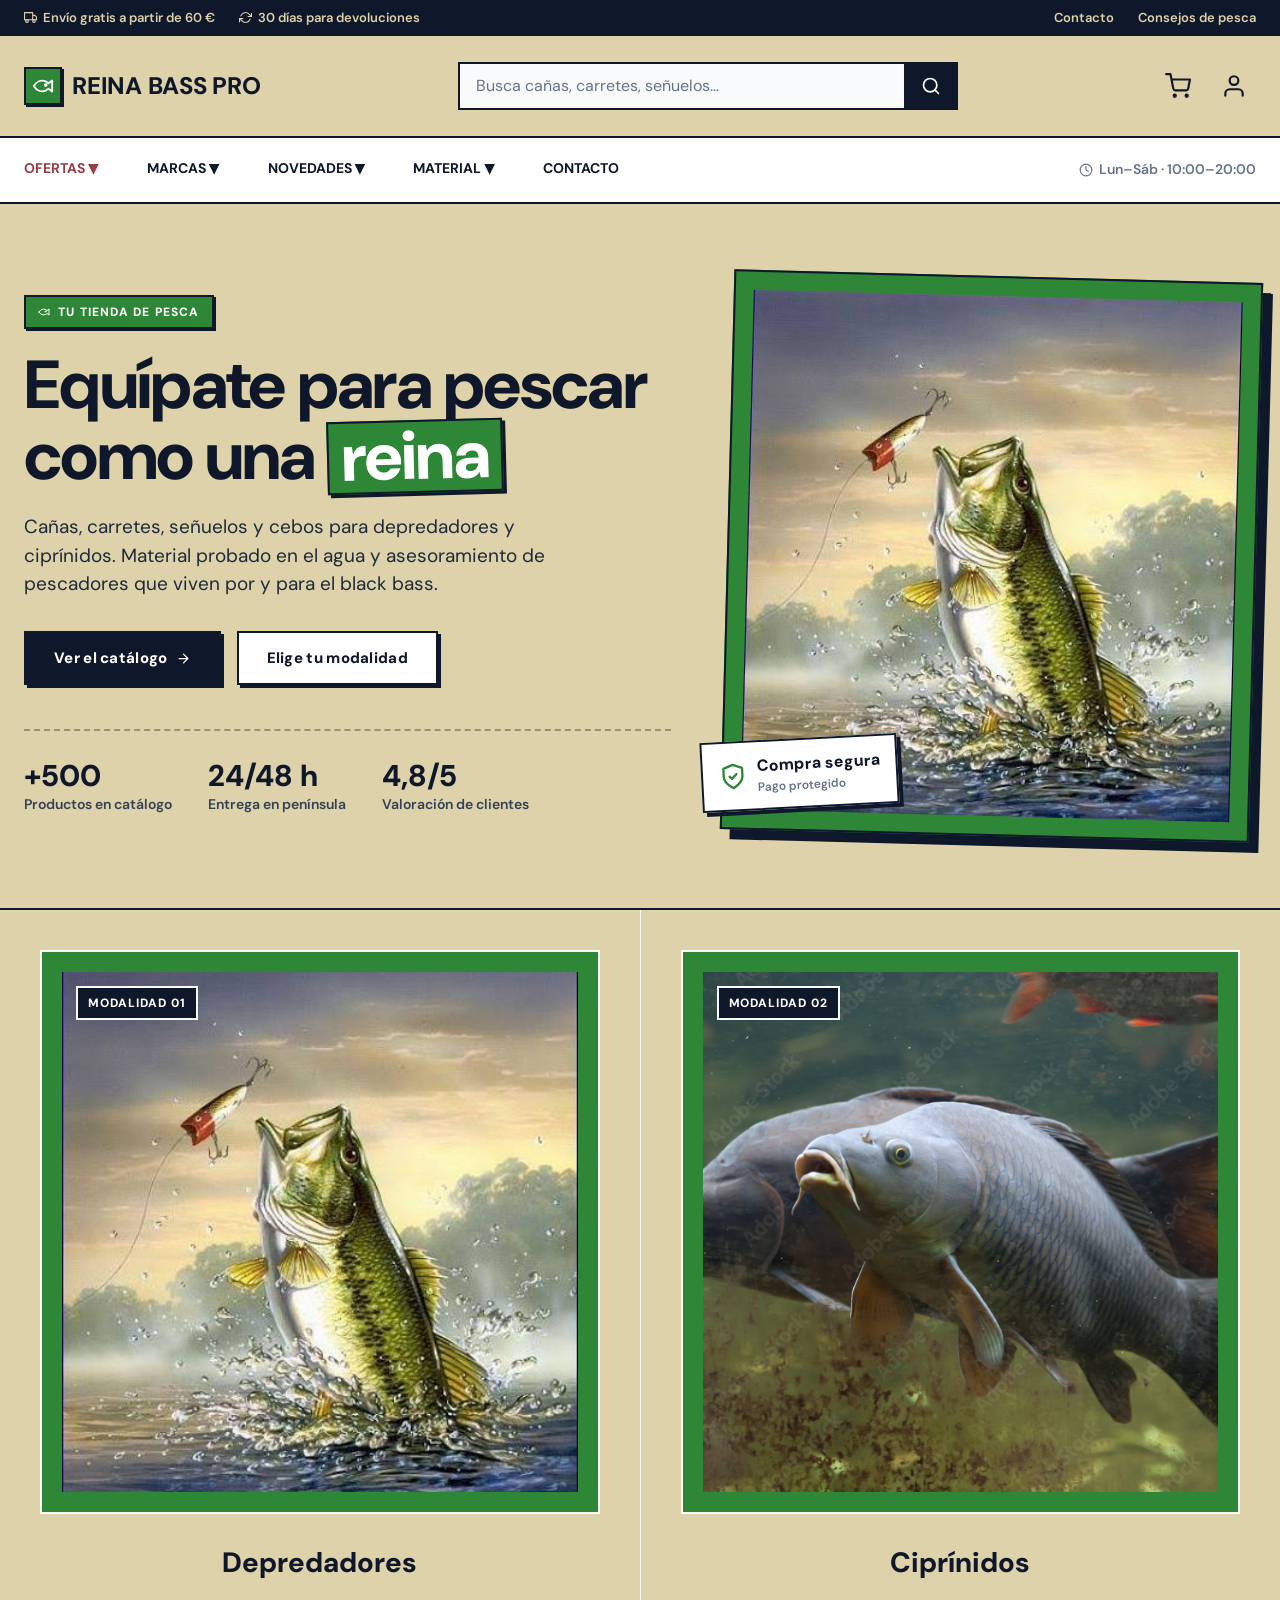
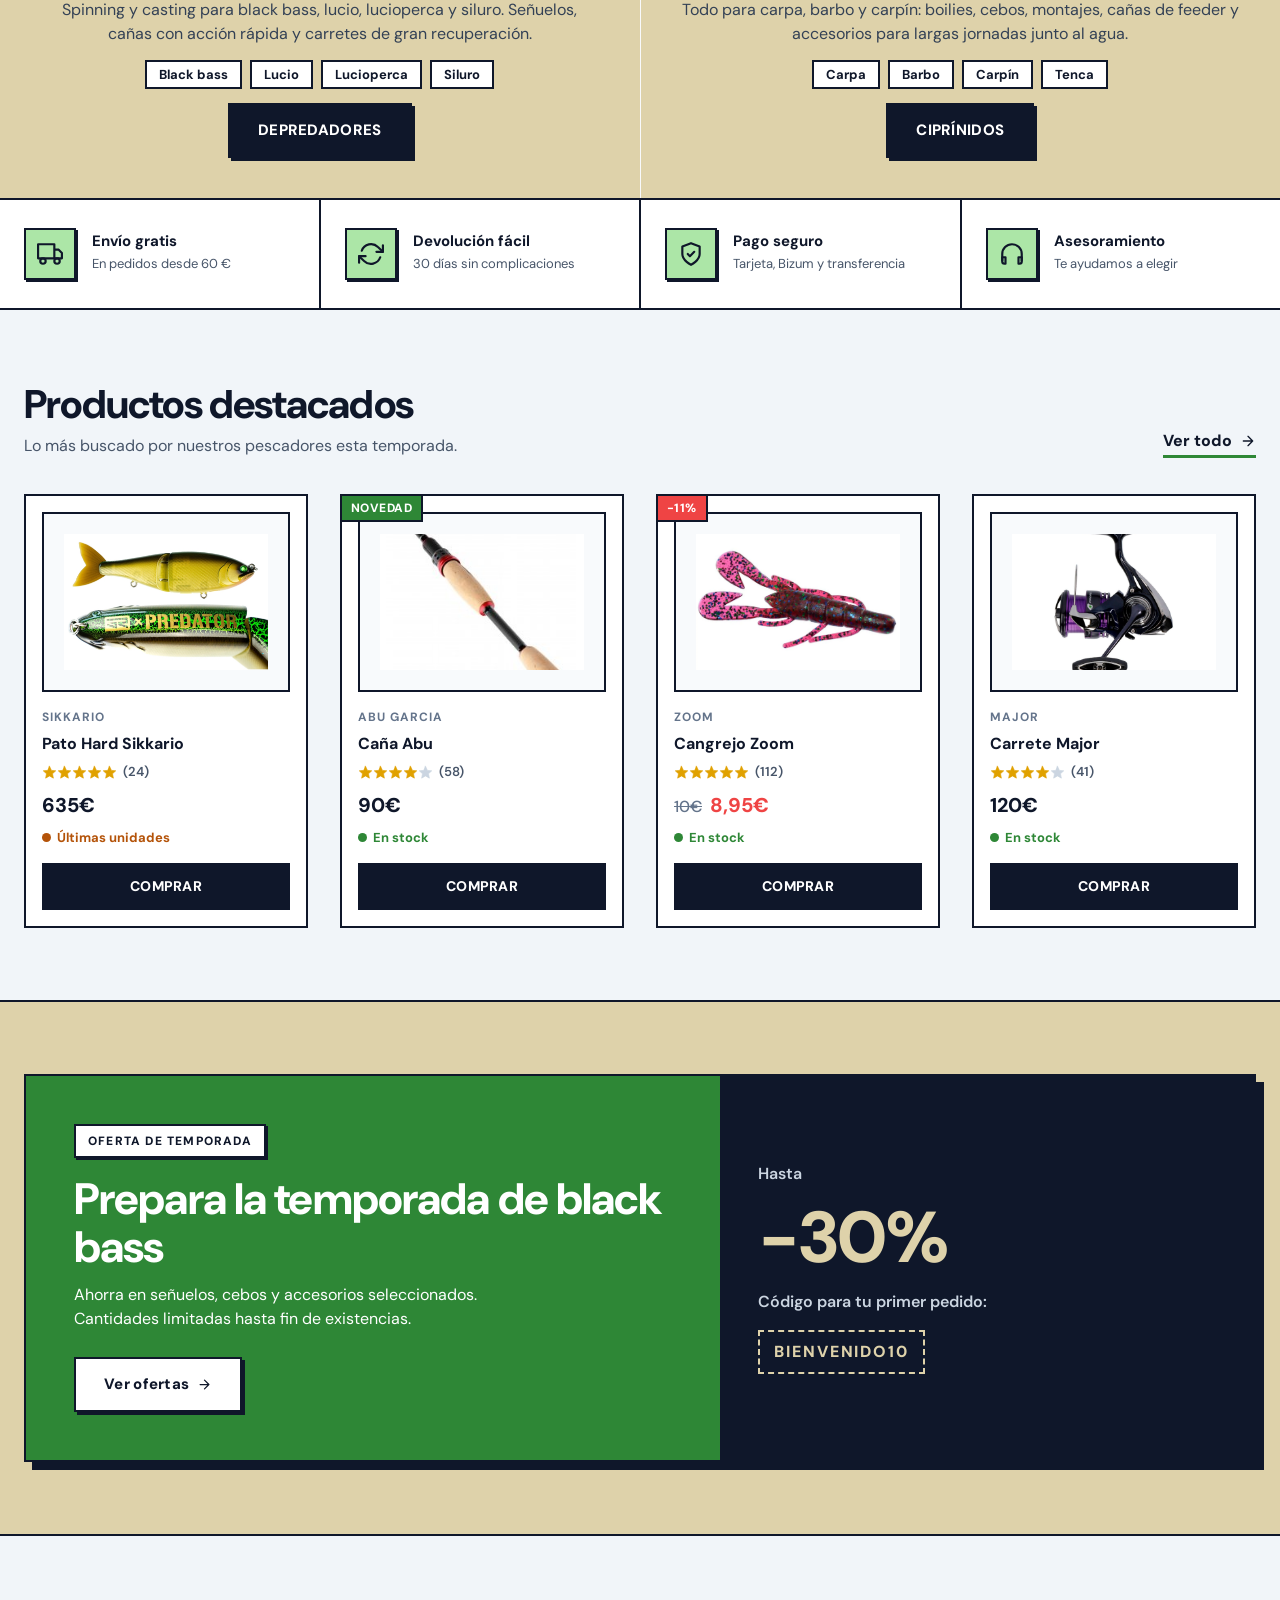
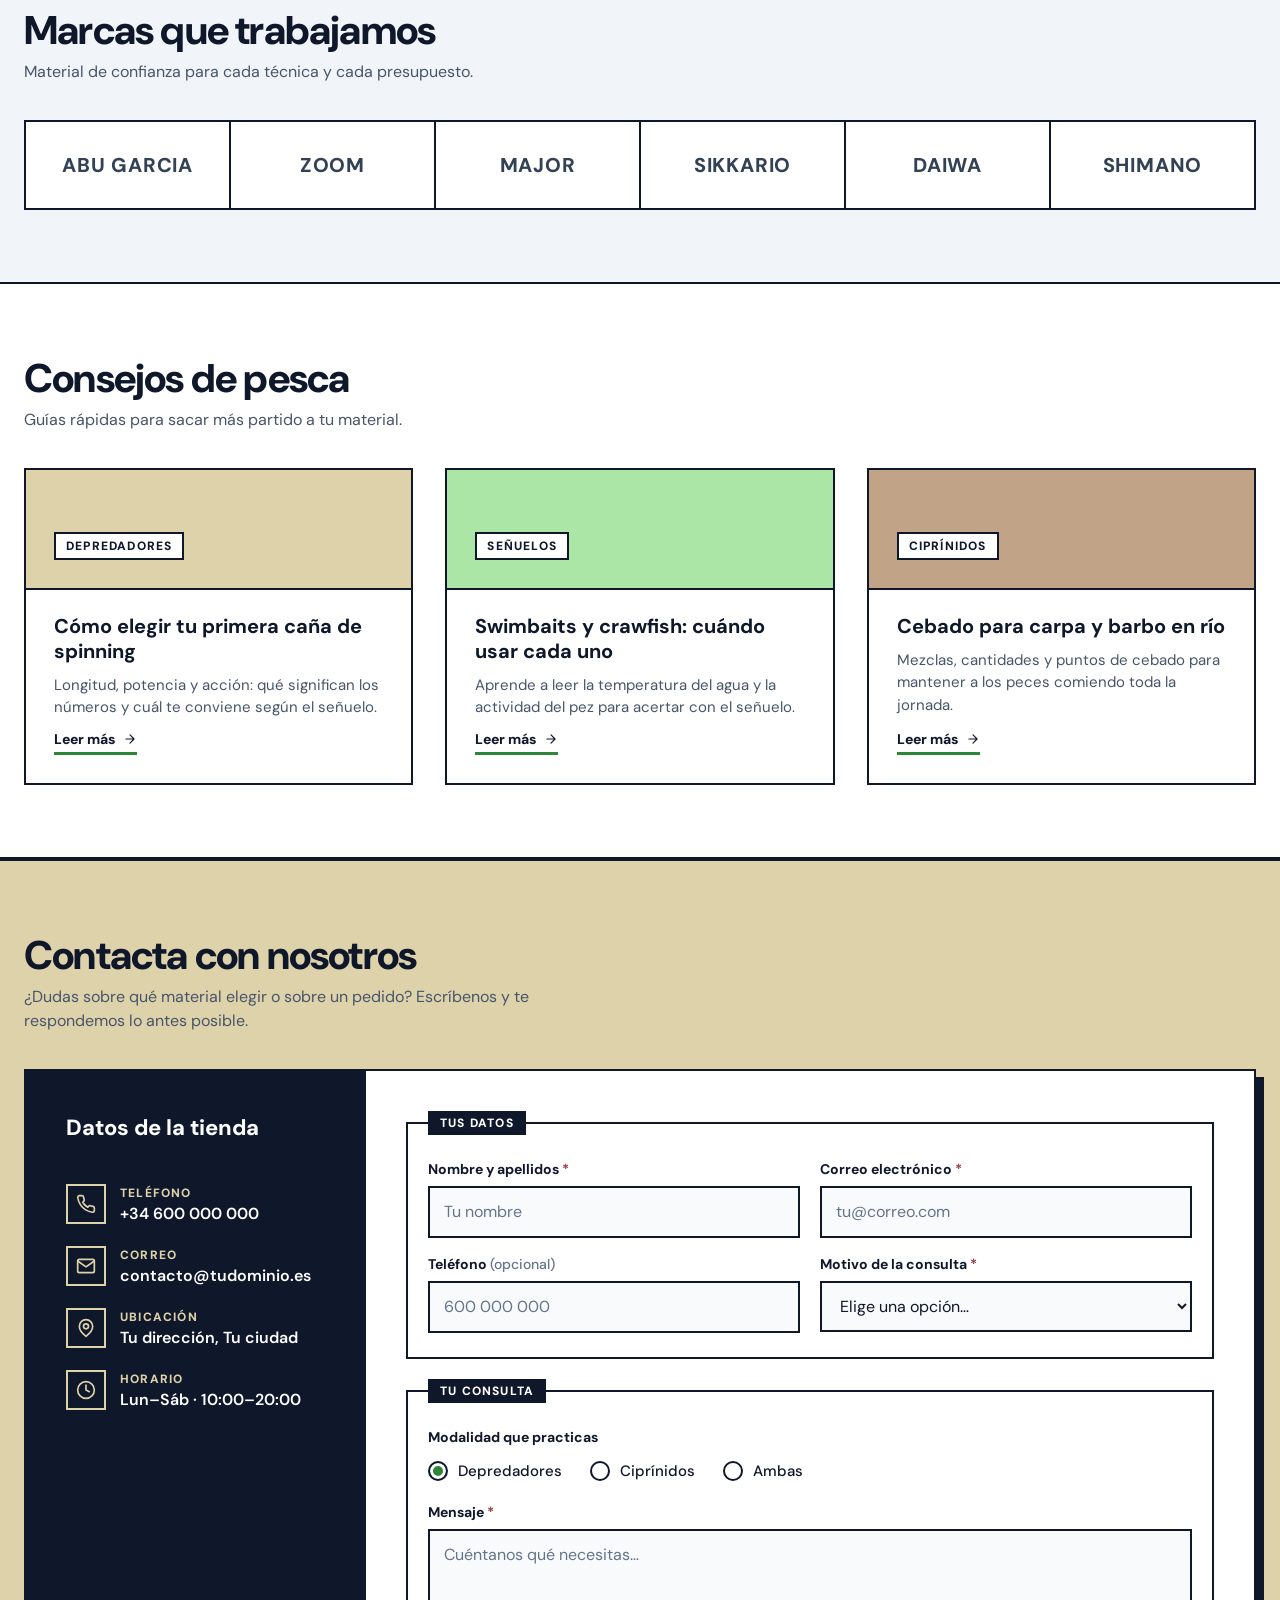
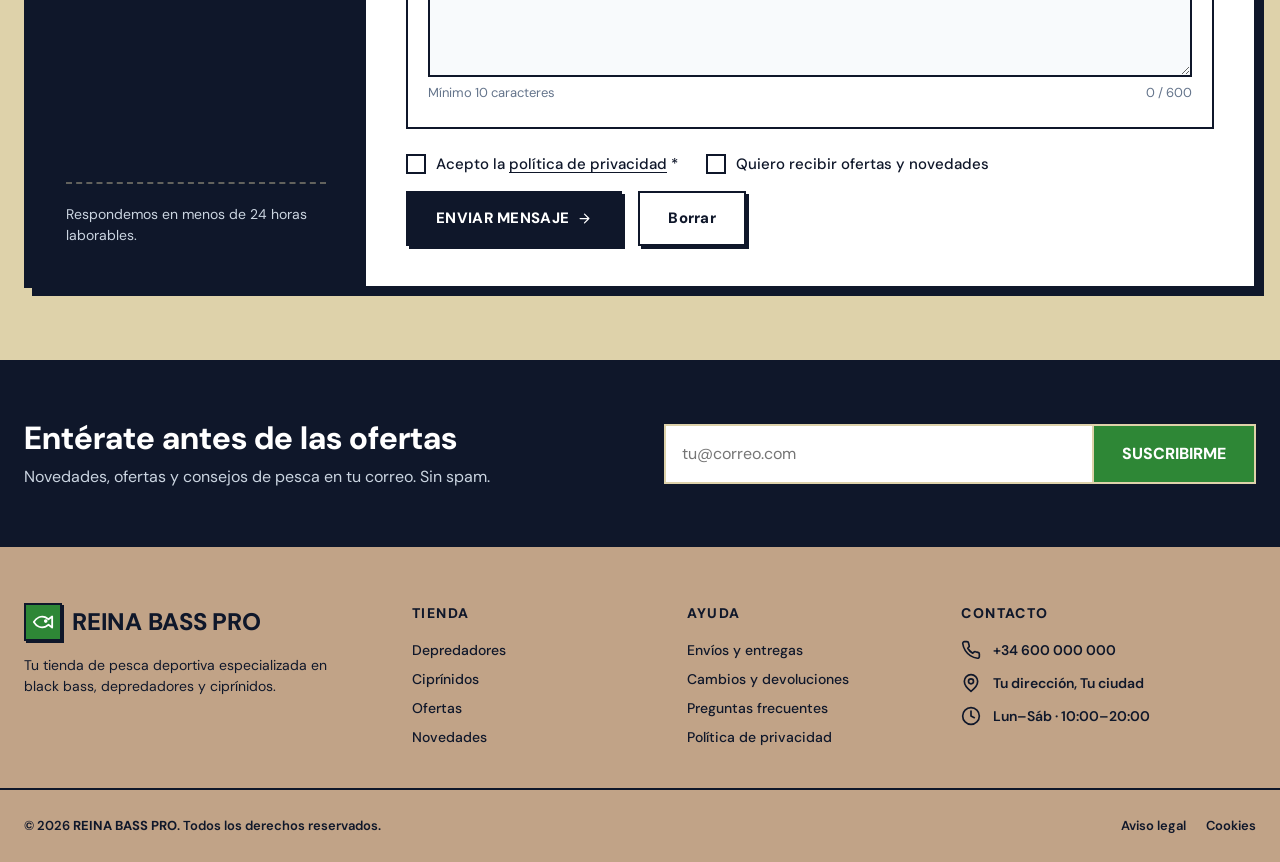
==== reina-bass-pro/index.html @ 72db345e "Primer commit de la Práctica 3" ====
<!DOCTYPE html>
<html lang="es">
<head>
  <meta charset="UTF-8">
  <meta name="viewport" content="width=device-width, initial-scale=1">
  <title>Reina Bass Pro | Tienda de pesca de black bass y ciprínidos</title>
  <meta name="description" content="Tienda especializada en pesca de depredadores y ciprínidos: cañas, carretes, señuelos y cebos de las mejores marcas.">
  <link rel="preconnect" href="https://fonts.googleapis.com">
  <link rel="preconnect" href="https://fonts.gstatic.com" crossorigin>
  <link href="https://fonts.googleapis.com/css2?family=DM+Sans:opsz,wght@9..40,400;9..40,500;9..40,600;9..40,700;9..40,800&amp;display=swap" rel="stylesheet">
  <link rel="stylesheet" href="style.css">
</head>
<body>
<a class="skip-link" href="#contenido">Saltar al contenido</a>

<!-- Iconos SVG reutilizables -->
<svg class="sprite" width="0" height="0" aria-hidden="true" focusable="false">
  <symbol id="i-cart" viewBox="0 0 24 24"><circle cx="9" cy="21" r="1"/><circle cx="20" cy="21" r="1"/><path d="M1 1h4l2.7 13.4a2 2 0 0 0 2 1.6h9.7a2 2 0 0 0 2-1.6L23 6H6"/></symbol>
  <symbol id="i-user" viewBox="0 0 24 24"><path d="M20 21v-2a4 4 0 0 0-4-4H8a4 4 0 0 0-4 4v2"/><circle cx="12" cy="7" r="4"/></symbol>
  <symbol id="i-search" viewBox="0 0 24 24"><circle cx="11" cy="11" r="8"/><path d="m21 21-4.3-4.3"/></symbol>
  <symbol id="i-phone" viewBox="0 0 24 24"><path d="M22 16.9v3a2 2 0 0 1-2.2 2 19.8 19.8 0 0 1-8.6-3.1 19.5 19.5 0 0 1-6-6A19.8 19.8 0 0 1 2.1 4.2 2 2 0 0 1 4.1 2h3a2 2 0 0 1 2 1.7c.1 1 .4 1.9.7 2.8a2 2 0 0 1-.5 2.1L8.1 9.9a16 16 0 0 0 6 6l1.3-1.3a2 2 0 0 1 2.1-.4c.9.3 1.8.6 2.8.7a2 2 0 0 1 1.7 2z"/></symbol>
  <symbol id="i-mail" viewBox="0 0 24 24"><path d="M4 4h16a2 2 0 0 1 2 2v12a2 2 0 0 1-2 2H4a2 2 0 0 1-2-2V6a2 2 0 0 1 2-2z"/><path d="m22 6-10 7L2 6"/></symbol>
  <symbol id="i-pin" viewBox="0 0 24 24"><path d="M20 10c0 6-8 12-8 12S4 16 4 10a8 8 0 0 1 16 0z"/><circle cx="12" cy="10" r="3"/></symbol>
  <symbol id="i-truck" viewBox="0 0 24 24"><path d="M1 3h15v13H1zM16 8h4l3 3v5h-7z"/><circle cx="5.5" cy="18.5" r="2.5"/><circle cx="18.5" cy="18.5" r="2.5"/></symbol>
  <symbol id="i-return" viewBox="0 0 24 24"><path d="M23 4v6h-6M1 20v-6h6"/><path d="M3.5 9a9 9 0 0 1 14.9-3.4L23 10M1 14l4.6 4.4A9 9 0 0 0 20.5 15"/></symbol>
  <symbol id="i-shield" viewBox="0 0 24 24"><path d="M12 22s8-4 8-10V5l-8-3-8 3v7c0 6 8 10 8 10z"/><path d="m9 12 2 2 4-4"/></symbol>
  <symbol id="i-headset" viewBox="0 0 24 24"><path d="M3 18v-6a9 9 0 0 1 18 0v6"/><path d="M21 19a2 2 0 0 1-2 2h-1v-6h3zM3 19a2 2 0 0 0 2 2h1v-6H3z"/></symbol>
  <symbol id="i-star" viewBox="0 0 24 24"><polygon points="12 2 15.1 8.6 22 9.3 16.8 14 18.2 21 12 17.5 5.8 21 7.2 14 2 9.3 8.9 8.6"/></symbol>
  <symbol id="i-fish" viewBox="0 0 24 24"><path d="M2 12c3-5 8-7 13-5l3 2 4-3v12l-4-3-3 2c-5 2-10 0-13-5z"/><circle cx="15" cy="11" r="1"/></symbol>
  <symbol id="i-clock" viewBox="0 0 24 24"><circle cx="12" cy="12" r="10"/><path d="M12 6v6l4 2"/></symbol>
  <symbol id="i-arrow" viewBox="0 0 24 24"><path d="M5 12h14M12 5l7 7-7 7"/></symbol>
  <symbol id="i-check" viewBox="0 0 24 24"><path d="M20 6 9 17l-5-5"/></symbol>
</svg>

<!-- ===== Barra superior ===== -->
<div class="topbar">
  <div class="container topbar__inner">
    <ul class="topbar__list">
      <li class="topbar__item"><svg class="icon" aria-hidden="true"><use href="#i-truck"/></svg> Envío gratis a partir de 60&nbsp;€</li>
      <li class="topbar__item"><svg class="icon" aria-hidden="true"><use href="#i-return"/></svg> 30 días para devoluciones</li>
    </ul>
    <ul class="topbar__list">
      <li><a class="topbar__link" href="index.html#contacto">Contacto</a></li>
      <li><a class="topbar__link" href="index.html#consejos">Consejos de pesca</a></li>
    </ul>
  </div>
</div>

<!-- ===== Cabecera ===== -->
<header class="header">
  <div class="container header__inner">
    <a class="logo" href="index.html" aria-label="Reina Bass Pro, ir al inicio">
      <span class="logo__mark"><svg class="icon" aria-hidden="true"><use href="#i-fish"/></svg></span>
      <span class="logo__text">REINA BASS PRO</span>
    </a>
    <form class="search" role="search" action="categoria.html" method="get">
      <label class="sr-only" for="q">Buscar productos</label>
      <input class="search__input" id="q" name="q" type="search" placeholder="Busca cañas, carretes, señuelos…" autocomplete="off">
      <button class="search__btn" type="submit" aria-label="Buscar"><svg class="icon" aria-hidden="true"><use href="#i-search"/></svg></button>
    </form>
    <div class="header__actions">
      <a class="icon-btn" href="#" aria-label="Carrito de la compra"><svg class="icon" aria-hidden="true"><use href="#i-cart"/></svg><span class="icon-btn__badge" data-cart-count hidden>0</span></a>
      <a class="icon-btn" href="#" aria-label="Mi cuenta"><svg class="icon" aria-hidden="true"><use href="#i-user"/></svg></a>
    </div>
  </div>
</header>

<!-- ===== Navegación secundaria ===== -->
<nav class="subnav" aria-label="Secciones de la tienda">
  <div class="container subnav__inner">
    <ul class="subnav__list">
      <li><a class="subnav__link subnav__link--offer" href="categoria.html?oferta=1">OFERTAS ▼</a></li>
      <li><a class="subnav__link" href="categoria.html">MARCAS ▼</a></li>
      <li><a class="subnav__link" href="categoria.html">NOVEDADES ▼</a></li>
      <li><a class="subnav__link" href="categoria.html">MATERIAL ▼</a></li>
      <li><a class="subnav__link" href="index.html#contacto">CONTACTO</a></li>
    </ul>
    <p class="subnav__hours"><svg class="icon" aria-hidden="true"><use href="#i-clock"/></svg> Lun–Sáb · 10:00–20:00</p>
  </div>
</nav>

<main id="contenido">

  <!-- ===== Portada ===== -->
  <section class="hero" aria-labelledby="hero-titulo">
    <div class="container hero__inner">
      <div class="hero__content">
        <p class="eyebrow"><svg class="icon" aria-hidden="true"><use href="#i-fish"/></svg> Tu tienda de pesca</p>
        <h1 class="hero__title" id="hero-titulo">Equípate para pescar como una <em class="hero__highlight">reina</em></h1>
        <p class="hero__lead">Cañas, carretes, señuelos y cebos para depredadores y ciprínidos. Material probado en el agua y asesoramiento de pescadores que viven por y para el black bass.</p>
        <div class="hero__cta">
          <a class="btn" href="categoria.html">Ver el catálogo <svg class="icon" aria-hidden="true"><use href="#i-arrow"/></svg></a>
          <a class="btn btn--light" href="#categorias">Elige tu modalidad</a>
        </div>
        <ul class="stats">
          <li class="stats__item"><strong class="stats__value">+500</strong><span class="stats__label">Productos en catálogo</span></li>
          <li class="stats__item"><strong class="stats__value">24/48 h</strong><span class="stats__label">Entrega en península</span></li>
          <li class="stats__item"><strong class="stats__value">4,8/5</strong><span class="stats__label">Valoración de clientes</span></li>
        </ul>
      </div>
      <figure class="hero__visual">
        <div class="hero__frame"><img class="hero__img" src="img/depredadores.png" alt="Black bass y lucio bajo el agua entre la vegetación" width="640" height="520"></div>
        <figcaption class="hero__sticker"><svg class="icon hero__sticker-icon" aria-hidden="true"><use href="#i-shield"/></svg><span>Compra segura<small class="hero__sticker-note">Pago protegido</small></span></figcaption>
      </figure>
    </div>
  </section>

  <!-- ===== Categorías (columnas del diseño) ===== -->
  <section class="categories" id="categorias" aria-label="Modalidades de pesca">
    <article class="category">
      <div class="category__frame">
        <span class="category__tag">MODALIDAD 01</span>
        <img class="category__img" src="img/depredadores.png" alt="Black bass y lucio nadando entre troncos" width="640" height="520" loading="lazy">
      </div>
      <div class="category__info">
        <h2 class="category__title">Depredadores</h2>
        <p class="category__text">Spinning y casting para black bass, lucio, lucioperca y siluro. Señuelos, cañas con acción rápida y carretes de gran recuperación.</p>
        <ul class="chips"><li class="chips__item">Black bass</li><li class="chips__item">Lucio</li><li class="chips__item">Lucioperca</li><li class="chips__item">Siluro</li></ul>
        <a class="btn" href="categoria.html">DEPREDADORES</a>
      </div>
    </article>
    <article class="category">
      <div class="category__frame">
        <span class="category__tag">MODALIDAD 02</span>
        <img class="category__img" src="img/ciprinidos.png" alt="Carpa y barbo en un río de aguas claras" width="640" height="520" loading="lazy">
      </div>
      <div class="category__info">
        <h2 class="category__title">Ciprínidos</h2>
        <p class="category__text">Todo para carpa, barbo y carpín: boilies, cebos, montajes, cañas de feeder y accesorios para largas jornadas junto al agua.</p>
        <ul class="chips"><li class="chips__item">Carpa</li><li class="chips__item">Barbo</li><li class="chips__item">Carpín</li><li class="chips__item">Tenca</li></ul>
        <a class="btn" href="categoria.html">CIPRÍNIDOS</a>
      </div>
    </article>
  </section>

  <!-- ===== Ventajas ===== -->
  <section aria-label="Ventajas de comprar con nosotros">
    <ul class="perks">
      <li class="perk"><span class="perk__icon"><svg class="icon" aria-hidden="true"><use href="#i-truck"/></svg></span><div><strong class="perk__title">Envío gratis</strong><span class="perk__text">En pedidos desde 60&nbsp;€</span></div></li>
      <li class="perk"><span class="perk__icon"><svg class="icon" aria-hidden="true"><use href="#i-return"/></svg></span><div><strong class="perk__title">Devolución fácil</strong><span class="perk__text">30 días sin complicaciones</span></div></li>
      <li class="perk"><span class="perk__icon"><svg class="icon" aria-hidden="true"><use href="#i-shield"/></svg></span><div><strong class="perk__title">Pago seguro</strong><span class="perk__text">Tarjeta, Bizum y transferencia</span></div></li>
      <li class="perk"><span class="perk__icon"><svg class="icon" aria-hidden="true"><use href="#i-headset"/></svg></span><div><strong class="perk__title">Asesoramiento</strong><span class="perk__text">Te ayudamos a elegir</span></div></li>
    </ul>
  </section>

  <!-- ===== Productos destacados ===== -->
  <section class="section" id="destacados" aria-labelledby="destacados-titulo">
    <div class="container">
      <header class="section__header">
        <div>
          <h2 class="section__title" id="destacados-titulo">Productos destacados</h2>
          <p class="section__subtitle">Lo más buscado por nuestros pescadores esta temporada.</p>
        </div>
        <a class="link-arrow" href="categoria.html">Ver todo <svg class="icon" aria-hidden="true"><use href="#i-arrow"/></svg></a>
      </header>
      <div class="products">
<article class="card" href="producto.html">
  <a class="card__media" href="producto.html"><img class="card__img" src="img/swimbait.png" alt="Señuelo swimbait Pato Hard Sikkario" loading="lazy"></a>
  <div class="card__body">
    <p class="card__brand">Sikkario</p>
    <h3 class="card__title"><a href="producto.html">Pato Hard Sikkario</a></h3>
    <p class="rating"><span class="rating__stars" role="img" aria-label="5 de 5 estrellas"><svg class="icon rating__star" aria-hidden="true"><use href="#i-star"/></svg><svg class="icon rating__star" aria-hidden="true"><use href="#i-star"/></svg><svg class="icon rating__star" aria-hidden="true"><use href="#i-star"/></svg><svg class="icon rating__star" aria-hidden="true"><use href="#i-star"/></svg><svg class="icon rating__star" aria-hidden="true"><use href="#i-star"/></svg></span> <span class="rating__text">(24)</span></p>
    <p class="price">635€</p>
    <p class="stock stock--low">Últimas unidades</p>
  </div>
  <button type="button" class="btn btn--sm card__btn" data-add data-name="Pato Hard Sikkario">COMPRAR</button>
</article>
<article class="card">
  <span class="badge badge--new">NOVEDAD</span>
  <a class="card__media" href="producto.html"><img class="card__img" src="img/cana.png" alt="Caña de spinning Abu García" loading="lazy"></a>
  <div class="card__body">
    <p class="card__brand">Abu Garcia</p>
    <h3 class="card__title"><a href="producto.html">Caña Abu</a></h3>
    <p class="rating"><span class="rating__stars" role="img" aria-label="4 de 5 estrellas"><svg class="icon rating__star" aria-hidden="true"><use href="#i-star"/></svg><svg class="icon rating__star" aria-hidden="true"><use href="#i-star"/></svg><svg class="icon rating__star" aria-hidden="true"><use href="#i-star"/></svg><svg class="icon rating__star" aria-hidden="true"><use href="#i-star"/></svg><svg class="icon rating__star rating__star--off" aria-hidden="true"><use href="#i-star"/></svg></span> <span class="rating__text">(58)</span></p>
    <p class="price">90€</p>
    <p class="stock">En stock</p>
  </div>
  <button type="button" class="btn btn--sm card__btn" data-add data-name="Caña Abu">COMPRAR</button>
</article>
<article class="card">
  <span class="badge">-11%</span>
  <a class="card__media" href="producto.html"><img class="card__img" src="img/cangrejo.png" alt="Señuelo cangrejo Zoom" loading="lazy"></a>
  <div class="card__body">
    <p class="card__brand">Zoom</p>
    <h3 class="card__title"><a href="producto.html">Cangrejo Zoom</a></h3>
    <p class="rating"><span class="rating__stars" role="img" aria-label="5 de 5 estrellas"><svg class="icon rating__star" aria-hidden="true"><use href="#i-star"/></svg><svg class="icon rating__star" aria-hidden="true"><use href="#i-star"/></svg><svg class="icon rating__star" aria-hidden="true"><use href="#i-star"/></svg><svg class="icon rating__star" aria-hidden="true"><use href="#i-star"/></svg><svg class="icon rating__star" aria-hidden="true"><use href="#i-star"/></svg></span> <span class="rating__text">(112)</span></p>
    <p class="price"><s class="price__old">10€</s> <span class="price__now">8,95€</span></p>
    <p class="stock">En stock</p>
  </div>
  <button type="button" class="btn btn--sm card__btn" data-add data-name="Cangrejo Zoom">COMPRAR</button>
</article>
<article class="card">
  <a class="card__media" href="producto.html"><img class="card__img" src="img/carrete.png" alt="Carrete de spinning Major" loading="lazy"></a>
  <div class="card__body">
    <p class="card__brand">Major</p>
    <h3 class="card__title"><a href="producto.html">Carrete Major</a></h3>
    <p class="rating"><span class="rating__stars" role="img" aria-label="4 de 5 estrellas"><svg class="icon rating__star" aria-hidden="true"><use href="#i-star"/></svg><svg class="icon rating__star" aria-hidden="true"><use href="#i-star"/></svg><svg class="icon rating__star" aria-hidden="true"><use href="#i-star"/></svg><svg class="icon rating__star" aria-hidden="true"><use href="#i-star"/></svg><svg class="icon rating__star rating__star--off" aria-hidden="true"><use href="#i-star"/></svg></span> <span class="rating__text">(41)</span></p>
    <p class="price">120€</p>
    <p class="stock">En stock</p>
  </div>
  <button type="button" class="btn btn--sm card__btn" data-add data-name="Carrete Major">COMPRAR</button>
</article>
</div>
    </div>
  </section>

  <!-- ===== Oferta ===== -->
  <section class="section section--sand" aria-labelledby="promo-titulo">
    <div class="container">
      <div class="promo">
        <div class="promo__text">
          <p class="eyebrow eyebrow--light">Oferta de temporada</p>
          <h2 class="promo__title" id="promo-titulo">Prepara la temporada de black bass</h2>
          <p class="promo__lead">Ahorra en señuelos, cebos y accesorios seleccionados. Cantidades limitadas hasta fin de existencias.</p>
          <a class="btn btn--light" href="categoria.html?oferta=1">Ver ofertas <svg class="icon" aria-hidden="true"><use href="#i-arrow"/></svg></a>
        </div>
        <div class="promo__side">
          <p class="promo__label">Hasta</p>
          <p class="promo__value">-30%</p>
          <p class="promo__label">Código para tu primer pedido:</p>
          <p class="promo__code">BIENVENIDO10</p>
        </div>
      </div>
    </div>
  </section>

  <!-- ===== Marcas ===== -->
  <section class="section" aria-labelledby="marcas-titulo">
    <div class="container">
      <header class="section__header">
        <div>
          <h2 class="section__title" id="marcas-titulo">Marcas que trabajamos</h2>
          <p class="section__subtitle">Material de confianza para cada técnica y cada presupuesto.</p>
        </div>
      </header>
      <ul class="brands">
        <li class="brands__item">ABU GARCIA</li><li class="brands__item">ZOOM</li><li class="brands__item">MAJOR</li>
        <li class="brands__item">SIKKARIO</li><li class="brands__item">DAIWA</li><li class="brands__item">SHIMANO</li>
      </ul>
    </div>
  </section>

  <!-- ===== Consejos ===== -->
  <section class="section section--white" id="consejos" aria-labelledby="consejos-titulo">
    <div class="container">
      <header class="section__header">
        <div>
          <h2 class="section__title" id="consejos-titulo">Consejos de pesca</h2>
          <p class="section__subtitle">Guías rápidas para sacar más partido a tu material.</p>
        </div>
      </header>
      <div class="tips">
        <article class="tip">
          <div class="tip__top"><span class="tip__tag">Depredadores</span></div>
          <div class="tip__body">
            <h3 class="tip__title">Cómo elegir tu primera caña de spinning</h3>
            <p class="tip__text">Longitud, potencia y acción: qué significan los números y cuál te conviene según el señuelo.</p>
            <a class="link-arrow tip__link" href="producto.html">Leer más <svg class="icon" aria-hidden="true"><use href="#i-arrow"/></svg></a>
          </div>
        </article>
        <article class="tip">
          <div class="tip__top tip__top--green"><span class="tip__tag">Señuelos</span></div>
          <div class="tip__body">
            <h3 class="tip__title">Swimbaits y crawfish: cuándo usar cada uno</h3>
            <p class="tip__text">Aprende a leer la temperatura del agua y la actividad del pez para acertar con el señuelo.</p>
            <a class="link-arrow tip__link" href="categoria.html">Leer más <svg class="icon" aria-hidden="true"><use href="#i-arrow"/></svg></a>
          </div>
        </article>
        <article class="tip">
          <div class="tip__top tip__top--tan"><span class="tip__tag">Ciprínidos</span></div>
          <div class="tip__body">
            <h3 class="tip__title">Cebado para carpa y barbo en río</h3>
            <p class="tip__text">Mezclas, cantidades y puntos de cebado para mantener a los peces comiendo toda la jornada.</p>
            <a class="link-arrow tip__link" href="categoria.html">Leer más <svg class="icon" aria-hidden="true"><use href="#i-arrow"/></svg></a>
          </div>
        </article>
      </div>
    </div>
  </section>

  <!-- ===== Contacto + formulario ===== -->
  <section class="section section--sand" id="contacto" aria-labelledby="contacto-titulo">
    <div class="container">
      <header class="section__header">
        <div>
          <h2 class="section__title" id="contacto-titulo">Contacta con nosotros</h2>
          <p class="section__subtitle">¿Dudas sobre qué material elegir o sobre un pedido? Escríbenos y te respondemos lo antes posible.</p>
        </div>
      </header>

      <div class="contact">
        <aside class="contact__info" aria-labelledby="contacto-datos">
          <h3 class="contact__heading" id="contacto-datos">Datos de la tienda</h3>
          <address>
            <dl class="contact__list">
              <div class="contact__item">
                <span class="contact__icon"><svg class="icon" aria-hidden="true"><use href="#i-phone"/></svg></span>
                <div><dt class="contact__term">Teléfono</dt><dd class="contact__data"><a href="tel:+34600000000">+34 600 000 000</a></dd></div>
              </div>
              <div class="contact__item">
                <span class="contact__icon"><svg class="icon" aria-hidden="true"><use href="#i-mail"/></svg></span>
                <div><dt class="contact__term">Correo</dt><dd class="contact__data"><a href="mailto:contacto@tudominio.es">contacto@tudominio.es</a></dd></div>
              </div>
              <div class="contact__item">
                <span class="contact__icon"><svg class="icon" aria-hidden="true"><use href="#i-pin"/></svg></span>
                <div><dt class="contact__term">Ubicación</dt><dd class="contact__data">Tu dirección, Tu ciudad</dd></div>
              </div>
              <div class="contact__item">
                <span class="contact__icon"><svg class="icon" aria-hidden="true"><use href="#i-clock"/></svg></span>
                <div><dt class="contact__term">Horario</dt><dd class="contact__data">Lun–Sáb · 10:00–20:00</dd></div>
              </div>
            </dl>
          </address>
          <p class="contact__note">Respondemos en menos de 24 horas laborables.</p>
        </aside>

        <form class="form contact__form" name="contacto" method="post" data-netlify="true" netlify-honeypot="bot-field" data-netlify-form>
          <input type="hidden" name="form-name" value="contacto">
          <p class="sr-only"><label>No rellenar: <input name="bot-field" tabindex="-1" autocomplete="off"></label></p>

          <fieldset class="form__fieldset">
            <legend class="form__legend">Tus datos</legend>
            <div class="form__row">
              <div class="form__field">
                <label class="form__label form__label--required" for="nombre">Nombre y apellidos</label>
                <input class="form__control" type="text" id="nombre" name="nombre" placeholder="Tu nombre" autocomplete="name" minlength="2" required>
              </div>
              <div class="form__field">
                <label class="form__label form__label--required" for="email">Correo electrónico</label>
                <input class="form__control" type="email" id="email" name="email" placeholder="tu@correo.com" autocomplete="email" required>
              </div>
            </div>
            <div class="form__row">
              <div class="form__field">
                <label class="form__label" for="telefono">Teléfono <span class="form__optional">(opcional)</span></label>
                <input class="form__control" type="tel" id="telefono" name="telefono" placeholder="600 000 000" autocomplete="tel" pattern="[0-9 +]{9,15}" inputmode="tel">
              </div>
              <div class="form__field">
                <label class="form__label form__label--required" for="motivo">Motivo de la consulta</label>
                <select class="form__control" id="motivo" name="motivo" required>
                  <option value="" selected disabled>Elige una opción…</option>
                  <optgroup label="Compras">
                    <option value="informacion-producto">Información de un producto</option>
                    <option value="estado-pedido">Estado de mi pedido</option>
                    <option value="cambios-devoluciones">Cambios y devoluciones</option>
                  </optgroup>
                  <optgroup label="Asesoramiento">
                    <option value="elegir-material">Ayuda para elegir material</option>
                    <option value="otro">Otro motivo</option>
                  </optgroup>
                </select>
              </div>
            </div>
          </fieldset>

          <fieldset class="form__fieldset">
            <legend class="form__legend">Tu consulta</legend>
            <fieldset class="form__group">
              <legend class="form__label">Modalidad que practicas</legend>
              <div class="form__options">
                <label class="choice"><input class="choice__input choice__input--radio" type="radio" name="modalidad" value="depredadores" checked> Depredadores</label>
                <label class="choice"><input class="choice__input choice__input--radio" type="radio" name="modalidad" value="ciprinidos"> Ciprínidos</label>
                <label class="choice"><input class="choice__input choice__input--radio" type="radio" name="modalidad" value="ambas"> Ambas</label>
              </div>
            </fieldset>
            <div class="form__field">
              <label class="form__label form__label--required" for="mensaje">Mensaje</label>
              <textarea class="form__control form__control--area" id="mensaje" name="mensaje" rows="5" minlength="10" maxlength="600" placeholder="Cuéntanos qué necesitas…" required data-count-target="mensaje-contador"></textarea>
              <p class="form__hint"><span>Mínimo 10 caracteres</span><output id="mensaje-contador" for="mensaje">0 / 600</output></p>
            </div>
          </fieldset>

          <div class="form__options">
            <label class="choice"><input class="choice__input" type="checkbox" name="privacidad" value="aceptada" required> <span>Acepto la <a class="choice__link" href="#">política de privacidad</a> *</span></label>
            <label class="choice"><input class="choice__input" type="checkbox" name="suscripcion" value="si"> Quiero recibir ofertas y novedades</label>
          </div>

          <div class="form__actions">
            <button class="btn" type="submit">ENVIAR MENSAJE <svg class="icon" aria-hidden="true"><use href="#i-arrow"/></svg></button>
            <button class="btn btn--light" type="reset">Borrar</button>
          </div>
          <p class="form__status" data-status-for="contacto" role="status"></p>
        </form>
      </div>
    </div>
  </section>

</main>

<!-- ===== Newsletter ===== -->
<section class="newsletter" aria-labelledby="newsletter-titulo">
  <div class="container newsletter__inner">
    <div class="newsletter__text">
      <h2 class="newsletter__title" id="newsletter-titulo">Entérate antes de las ofertas</h2>
      <p class="newsletter__lead">Novedades, ofertas y consejos de pesca en tu correo. Sin spam.</p>
    </div>
    <div class="newsletter__action">
      <form class="newsletter__form" name="newsletter" method="post" data-netlify="true" data-netlify-form>
        <input type="hidden" name="form-name" value="newsletter">
        <label class="sr-only" for="newsletter-email">Correo electrónico</label>
        <input class="newsletter__input" id="newsletter-email" type="email" name="email" placeholder="tu@correo.com" autocomplete="email" required>
        <button class="newsletter__btn" type="submit">SUSCRIBIRME</button>
      </form>
      <p class="form__status" data-status-for="newsletter" role="status"></p>
    </div>
  </div>
</section>

<!-- ===== Pie de página ===== -->
<footer class="footer" id="pie">
  <div class="container footer__inner">
    <div class="footer__brand">
      <a class="logo" href="index.html"><span class="logo__mark"><svg class="icon" aria-hidden="true"><use href="#i-fish"/></svg></span><span class="logo__text">REINA BASS PRO</span></a>
      <p class="footer__about">Tu tienda de pesca deportiva especializada en black bass, depredadores y ciprínidos.</p>
    </div>
    <nav class="footer__col" aria-label="Tienda">
      <h2 class="footer__heading">Tienda</h2>
      <ul class="footer__list">
        <li><a href="categoria.html">Depredadores</a></li>
        <li><a href="categoria.html">Ciprínidos</a></li>
        <li><a href="categoria.html?oferta=1">Ofertas</a></li>
        <li><a href="categoria.html">Novedades</a></li>
      </ul>
    </nav>
    <nav class="footer__col" aria-label="Ayuda">
      <h2 class="footer__heading">Ayuda</h2>
      <ul class="footer__list">
        <li><a href="#">Envíos y entregas</a></li>
        <li><a href="#">Cambios y devoluciones</a></li>
        <li><a href="#">Preguntas frecuentes</a></li>
        <li><a href="#">Política de privacidad</a></li>
      </ul>
    </nav>
    <div class="footer__col footer__col--wide">
      <h2 class="footer__heading">Contacto</h2>
      <ul class="footer__list footer__list--contact">
        <li><svg class="icon" aria-hidden="true"><use href="#i-phone"/></svg> <a href="tel:+34600000000">+34 600 000 000</a></li>
        <li><svg class="icon" aria-hidden="true"><use href="#i-pin"/></svg> Tu dirección, Tu ciudad</li>
        <li><svg class="icon" aria-hidden="true"><use href="#i-clock"/></svg> Lun–Sáb · 10:00–20:00</li>
      </ul>
    </div>
  </div>
  <div class="footer__bottom">
    <div class="container footer__bottom-inner">
      <p>© <span data-year>2026</span> <strong>REINA BASS PRO</strong>. Todos los derechos reservados.</p>
      <ul class="footer__legal"><li><a href="#">Aviso legal</a></li><li><a href="#">Cookies</a></li></ul>
    </div>
  </div>
</footer>

<div class="toast" data-toast role="status" aria-live="polite"><svg class="icon" aria-hidden="true"><use href="#i-check"/></svg><span></span></div>
<script src="script.js"></script>
</body>
</html>
---- reina-bass-pro/style.css ----
/* ==========================================================================
   REINA BASS PRO — Hoja de estilos
   Metodología: BEM (bloque__elemento--modificador)

   ÍNDICE
   1. Variables (design tokens)
   2. Base (reset y etiquetas)
   3. Utilidades
   4. Layout (contenedor y secciones)
   5. Componentes reutilizables
      5.1 Botones · 5.2 Insignias · 5.3 Valoración y precio · 5.4 Tarjeta de producto
      5.5 Opciones (checkbox/radio) · 5.6 Formularios · 5.7 Aviso (toast)
   6. Bloques de página (de arriba abajo)
      topbar · header · subnav · hero · categorías · ventajas · promo · marcas
      consejos · contacto · newsletter · footer
   7. Páginas internas
      7.1 Cabecera de página y migas · 7.2 Listado · 7.3 Ficha de producto
   8. Responsive (1100px · 900px · 600px)

   Maquetación: se usa FLEXBOX para casi todos los bloques (cabecera, menús,
   portada, categorías, ventajas, marcas, consejos, contacto, formularios,
   pie…) y CSS GRID solo para las rejillas de tarjetas de producto.
   ========================================================================== */


/* ==========================================================================
   1. VARIABLES
   ========================================================================== */
:root {
  /* Colores (extraídos del diseño de Figma) */
  --color-sand: #ded2aa;
  --color-sand-light: #efe8cf;
  --color-navy: #0f172a;
  --color-green: #2e8736;
  --color-green-light: #ace6a7;
  --color-tan: #c1a387;
  --color-wine: #953e45;
  --color-red: #ef4444;
  --color-slate: #64748b;
  --color-bg: #f1f5f9;
  --color-paper: #f8fafc;
  --color-white: #fff;

  /* Bordes y sombras "duras" */
  --border: 2px solid var(--color-navy);
  --shadow-sm: 3px 3px 0 var(--color-navy);
  --shadow: 4px 4px 0 var(--color-navy);
  --shadow-lg: 8px 8px 0 var(--color-navy);

  /* Tipografía y medidas */
  --font-base: "DM Sans", system-ui, -apple-system, "Segoe UI", sans-serif;
  --container-width: 1280px;
}


/* ==========================================================================
   2. BASE
   ========================================================================== */
*,
*::before,
*::after { box-sizing: border-box; }

html { scroll-behavior: smooth; }

body {
  margin: 0;
  font-family: var(--font-base);
  color: var(--color-navy);
  background: var(--color-bg);
  line-height: 1.5;
  -webkit-font-smoothing: antialiased;
}

img { display: block; max-width: 100%; }
a { color: inherit; text-decoration: none; }
button, input, select, textarea { font: inherit; color: inherit; }
h1, h2, h3, h4, p, address, figure, fieldset { margin: 0; }
ul { margin: 0; padding: 0; list-style: none; }
address { font-style: normal; }
:focus-visible { outline: 3px solid var(--color-green); outline-offset: 2px; }


/* ==========================================================================
   3. UTILIDADES
   ========================================================================== */
.sr-only {
  position: absolute; width: 1px; height: 1px; overflow: hidden;
  clip: rect(0 0 0 0); white-space: nowrap;
}

.skip-link {
  position: absolute; left: 16px; top: -100px; z-index: 200;
  background: var(--color-navy); color: var(--color-white);
  padding: 10px 16px; font-weight: 700;
}
.skip-link:focus { top: 16px; }

/* Sprite con los iconos (oculto) */
.sprite { position: absolute; width: 0; height: 0; }

/* Icono SVG en línea (hereda el color del texto) */
.icon {
  flex-shrink: 0; width: 1em; height: 1em;
  fill: none; stroke: currentColor; stroke-width: 2;
  stroke-linecap: round; stroke-linejoin: round;
}


/* ==========================================================================
   4. LAYOUT
   ========================================================================== */
.container {
  width: 100%; max-width: var(--container-width);
  margin: 0 auto; padding: 0 24px;
}

.section { padding: 72px 0; }
.section--sand  { background: var(--color-sand);  border-block: var(--border); }
.section--white { background: var(--color-white); border-block: var(--border); }

.section__header {
  display: flex; flex-wrap: wrap; justify-content: space-between;
  align-items: flex-end; gap: 24px; margin-bottom: 36px;
}
.section__title { font-size: clamp(28px, 3.4vw, 40px); font-weight: 800; letter-spacing: -.02em; line-height: 1.1; }
.section__subtitle { max-width: 560px; margin-top: 8px; color: #475569; }

.link-arrow {
  display: inline-flex; align-items: center; gap: 8px;
  padding-bottom: 2px; border-bottom: 3px solid var(--color-green); font-weight: 800;
}
.link-arrow:hover { gap: 12px; }


/* ==========================================================================
   5. COMPONENTES REUTILIZABLES
   ========================================================================== */

/* ---------- 5.1 Botones ---------- */
.btn {
  display: inline-flex; align-items: center; justify-content: center; gap: 8px;
  padding: 14px 28px; border: var(--border);
  background: var(--color-navy); color: var(--color-white);
  box-shadow: var(--shadow-sm); cursor: pointer;
  font-size: 15px; font-weight: 800; letter-spacing: .02em;
  transition: transform .12s, box-shadow .12s;
}
.btn:hover  { transform: translate(-2px, -2px); box-shadow: 5px 5px 0 var(--color-navy); }
.btn:active { transform: translate(2px, 2px);  box-shadow: 1px 1px 0 var(--color-navy); }
.btn--light { background: var(--color-white); color: var(--color-navy); }
.btn--sm    { padding: 11px 16px; font-size: 14px; box-shadow: none; }
.btn--sm:hover { box-shadow: var(--shadow-sm); }

/* ---------- 5.2 Insignias ---------- */
.eyebrow {
  display: inline-flex; align-items: center; gap: 8px; padding: 6px 12px;
  border: var(--border); box-shadow: 2px 2px 0 var(--color-navy);
  background: var(--color-green); color: var(--color-white);
  font-size: 12px; font-weight: 800; letter-spacing: .1em; text-transform: uppercase;
}
.eyebrow--light { background: var(--color-white); color: var(--color-navy); }

.badge {
  position: absolute; top: -2px; left: -2px; z-index: 2; padding: 3px 9px;
  border: var(--border); background: var(--color-red); color: var(--color-white);
  font-size: 12px; font-weight: 800; letter-spacing: .04em;
}
.badge--new { background: var(--color-green); }

/* ---------- 5.3 Valoración, precio y stock ---------- */
.rating { display: flex; align-items: center; gap: 6px; font-size: 13px; font-weight: 600; color: #475569; }
.rating__stars { display: inline-flex; color: #e0a100; font-size: 15px; }
.rating__star { fill: currentColor; stroke-width: 1; }
.rating__star--off { color: #cbd5e1; }

.price { display: flex; align-items: baseline; gap: 8px; font-size: 20px; font-weight: 800; }
.price__old { color: var(--color-slate); font-size: 16px; font-weight: 500; }
.price__now { color: var(--color-red); }
.price__tax { font-size: 14px; font-weight: 600; color: var(--color-slate); }

.stock { display: inline-flex; align-items: center; gap: 6px; font-size: 13px; font-weight: 700; color: var(--color-green); }
.stock::before { content: ""; width: 9px; height: 9px; border-radius: 50%; background: currentColor; }
.stock--low { color: #b45309; }

.chips { display: flex; flex-wrap: wrap; justify-content: center; gap: 8px; }
.chips__item { padding: 3px 12px; border: var(--border); background: var(--color-white); font-size: 13px; font-weight: 700; }

/* ---------- 5.4 Tarjeta de producto ---------- */
.card {
  position: relative; display: flex; flex-direction: column; gap: 16px;
  padding: 16px; border: var(--border); background: var(--color-white);
  transition: transform .15s, box-shadow .15s;
}
.card:hover { transform: translate(-3px, -3px); box-shadow: var(--shadow); }
.card[hidden] { display: none; }
.card__media { display: block; height: 180px; padding: 20px; border: var(--border); background: var(--color-paper); }
.card__img { width: 100%; height: 100%; object-fit: cover; }
.card__body { display: flex; flex: 1; flex-direction: column; gap: 8px; }
.card__brand { font-size: 12px; font-weight: 700; letter-spacing: .08em; text-transform: uppercase; color: var(--color-slate); }
.card__title { font-size: 16px; font-weight: 700; line-height: 1.3; }
.card__title a:hover { text-decoration: underline; text-decoration-thickness: 2px; }
.card__btn { margin-top: auto; }

/* Rejilla de tarjetas (única zona donde se usa CSS Grid) */
.products { display: grid; grid-template-columns: repeat(4, 1fr); gap: 32px; }
.products--3 { grid-template-columns: repeat(3, 1fr); }

/* ---------- 5.5 Opciones: checkbox y radio ---------- */
.choice { display: flex; align-items: center; gap: 10px; padding: 4px 0; font-size: 15px; font-weight: 500; cursor: pointer; }
.choice__input {
  appearance: none; flex-shrink: 0; display: grid; place-items: center;
  width: 20px; height: 20px; margin: 0; border: var(--border);
  background: var(--color-white); cursor: pointer;
}
.choice__input:checked { background: var(--color-green); }
.choice__input[type="checkbox"]:checked::after {
  content: ""; width: 6px; height: 10px;
  border: solid var(--color-white); border-width: 0 3px 3px 0;
  transform: rotate(45deg) translate(-1px, -1px);
}
.choice__link { text-decoration: underline; text-underline-offset: 3px; }
.choice__input--radio { border-radius: 50%; }
.choice__input--radio:checked { box-shadow: inset 0 0 0 3px var(--color-white); }

/* ---------- 5.6 Formularios ---------- */
.form__fieldset { min-width: 0; margin-bottom: 20px; padding: 24px 20px 8px; border: var(--border); }
.form__legend {
  padding: 3px 12px; background: var(--color-navy); color: var(--color-white);
  font-size: 12px; font-weight: 800; letter-spacing: .1em; text-transform: uppercase;
}
.form__row { display: flex; flex-wrap: wrap; column-gap: 20px; }
.form__field { display: flex; flex: 1 1 220px; flex-direction: column; gap: 6px; margin-bottom: 16px; }
.form__label { font-size: 14px; font-weight: 700; }
.form__optional { font-weight: 500; color: var(--color-slate); }
.form__group { min-width: 0; margin-bottom: 16px; padding: 0; border: 0; }
.form__group .form__label { float: left; width: 100%; margin-bottom: 8px; padding: 0; }
.form__group .form__options { clear: both; margin-bottom: 0; }
.form__label--required::after { content: " *"; color: var(--color-wine); }
.form__control {
  width: 100%; padding: 12px 14px; border: var(--border); border-radius: 0;
  background: var(--color-paper);
}
.form__control::placeholder { color: var(--color-slate); }
.form__control:focus { outline: 3px solid var(--color-green); outline-offset: 0; background: var(--color-white); }
.form__control:user-invalid { border-color: var(--color-wine); background: #fdf2f2; }
.form__control--area { min-height: 140px; resize: vertical; }
.form__hint { display: flex; justify-content: space-between; gap: 12px; font-size: 13px; color: var(--color-slate); }
.form__options { display: flex; flex-wrap: wrap; gap: 4px 28px; margin-bottom: 12px; }
.form__actions { display: flex; flex-wrap: wrap; align-items: center; gap: 16px; }
.form__status { margin-top: 16px; font-weight: 700; }
.form__status:empty { display: none; }
.form__status--ok { color: var(--color-green); }
.form__status--error { color: var(--color-wine); }

/* ---------- 5.7 Aviso (toast) ---------- */
.toast {
  position: fixed; right: 24px; bottom: 24px; z-index: 100;
  display: flex; align-items: center; gap: 10px; padding: 14px 20px;
  border: 2px solid var(--color-sand); background: var(--color-navy); color: var(--color-white);
  box-shadow: 4px 4px 0 var(--color-green); font-weight: 700;
  opacity: 0; transform: translateY(24px); pointer-events: none; transition: .25s;
}
.toast--on { opacity: 1; transform: none; }


/* ==========================================================================
   6. BLOQUES DE PÁGINA
   ========================================================================== */

/* ---------- Barra superior ---------- */
.topbar { background: var(--color-navy); color: var(--color-sand); font-size: 13px; font-weight: 600; }
.topbar__inner { display: flex; justify-content: space-between; align-items: center; gap: 16px; padding-block: 8px; }
.topbar__list { display: flex; gap: 24px; }
.topbar__item { display: flex; align-items: center; gap: 6px; }
.topbar__link:hover { color: var(--color-white); }

/* ---------- Cabecera ---------- */
.header { position: sticky; top: 0; z-index: 50; background: var(--color-sand); border-bottom: var(--border); }
.header__inner { display: flex; align-items: center; justify-content: space-between; gap: 32px; min-height: 100px; }
.header__actions { display: flex; align-items: center; gap: 12px; }

.logo { display: flex; align-items: center; gap: 10px; font-size: 24px; font-weight: 800; letter-spacing: -.01em; white-space: nowrap; }
.logo__mark {
  display: grid; place-items: center; width: 38px; height: 38px;
  border: var(--border); box-shadow: 2px 2px 0 var(--color-navy);
  background: var(--color-green); color: var(--color-white); font-size: 22px;
}

.search { display: flex; flex: 1; max-width: 500px; height: 48px; border: var(--border); background: var(--color-paper); }
.search__input { flex: 1; min-width: 0; padding: 0 16px; border: 0; background: transparent; outline: none; }
.search__input::placeholder { color: var(--color-slate); }
.search__btn { display: grid; place-items: center; width: 52px; border: 0; border-left: var(--border); background: var(--color-navy); color: var(--color-white); font-size: 20px; cursor: pointer; }
.search__btn:hover { background: var(--color-green); }

.icon-btn { position: relative; display: grid; place-items: center; width: 44px; height: 44px; border: 2px solid transparent; font-size: 26px; }
.icon-btn:hover { border-color: var(--color-navy); background: var(--color-sand-light); }
.icon-btn__badge {
  position: absolute; top: -4px; right: -4px; display: grid; place-items: center;
  min-width: 20px; height: 20px; padding: 0 5px; border: var(--border); border-radius: 10px;
  background: var(--color-wine); color: var(--color-white); font-size: 11px; font-weight: 800;
}
.icon-btn__badge[hidden] { display: none; }

/* ---------- Subnavegación ---------- */
.subnav { background: var(--color-white); border-bottom: var(--border); }
.subnav__inner { display: flex; align-items: center; gap: 48px; min-height: 64px; overflow-x: auto; scrollbar-width: none; }
.subnav__inner::-webkit-scrollbar { display: none; }
.subnav__list { display: flex; gap: 48px; }
.subnav__link { display: block; padding: 8px 0; border-bottom: 3px solid transparent; font-size: 14px; font-weight: 700; white-space: nowrap; }
.subnav__link:hover { border-bottom-color: var(--color-green); }
.subnav__link--offer { color: var(--color-wine); }
.subnav__hours { display: flex; align-items: center; gap: 6px; margin-left: auto; font-size: 14px; font-weight: 600; color: var(--color-slate); white-space: nowrap; }

/* ---------- Portada (hero) ---------- */
.hero { overflow: hidden; background: var(--color-sand); border-bottom: var(--border); }
.hero__inner { display: flex; align-items: center; gap: 56px; padding-block: 72px; }
.hero__content { flex: 1.1; min-width: 0; }
.hero__title { margin: 22px 0 20px; font-size: clamp(38px, 5.4vw, 68px); font-weight: 800; line-height: 1.02; letter-spacing: -.025em; }
.hero__highlight {
  display: inline-block; padding: 0 12px; border: var(--border); box-shadow: var(--shadow-sm);
  background: var(--color-green); color: var(--color-white); font-style: normal; transform: rotate(-1.5deg);
}
.hero__lead { max-width: 540px; font-size: 19px; color: #1e293b; }
.hero__cta { display: flex; flex-wrap: wrap; gap: 16px; margin-top: 32px; }
.hero__visual { position: relative; flex: .9; min-width: 0; }
.hero__frame { padding: 18px; border: var(--border); box-shadow: 10px 10px 0 var(--color-navy); background: var(--color-green); transform: rotate(1.5deg); }
.hero__img { width: 100%; aspect-ratio: 5 / 4; object-fit: cover; background: #1f6228; }
.hero__sticker {
  position: absolute; left: -26px; bottom: 28px; display: flex; align-items: center; gap: 10px;
  padding: 12px 16px; border: var(--border); box-shadow: var(--shadow);
  background: var(--color-white); font-weight: 800; transform: rotate(-3deg);
}
.hero__sticker-icon { font-size: 28px; color: var(--color-green); }
.hero__sticker-note { display: block; font-size: 12px; font-weight: 600; color: var(--color-slate); }

.stats { display: flex; flex-wrap: wrap; gap: 36px; margin-top: 44px; padding-top: 28px; border-top: 2px dashed rgba(15, 23, 42, .35); }
.stats__value { display: block; font-size: 30px; font-weight: 800; line-height: 1.1; }
.stats__label { font-size: 14px; font-weight: 600; color: #334155; }

/* ---------- Categorías (columnas del diseño de Figma) ---------- */
.categories { display: flex; background: var(--color-sand); border-bottom: var(--border); }
.category { display: flex; flex: 1; flex-direction: column; align-items: center; gap: 28px; min-width: 0; padding: 40px; }
.category + .category { border-left: 1px solid var(--color-paper); }
.category__frame { position: relative; width: 100%; overflow: hidden; padding: 20px; border: 2px solid var(--color-paper); background: var(--color-green); }
.category__img { width: 100%; aspect-ratio: 640 / 520; object-fit: cover; background: #1f6228; transition: transform .35s; }
.category:hover .category__img { transform: scale(1.03); }
.category__tag { position: absolute; top: 34px; left: 34px; padding: 6px 10px; border: 2px solid var(--color-paper); background: var(--color-navy); color: var(--color-white); font-size: 12px; font-weight: 800; letter-spacing: .08em; }
.category__info { display: flex; flex-direction: column; align-items: center; gap: 14px; max-width: 560px; text-align: center; }
.category__title { font-size: 28px; font-weight: 800; }
.category__text { color: #334155; }

/* ---------- Ventajas ---------- */
.perks { display: flex; background: var(--color-white); border-bottom: var(--border); }
.perk { display: flex; flex: 1; align-items: center; gap: 16px; padding: 28px 24px; }
.perk + .perk { border-left: var(--border); }
.perk__icon {
  display: grid; flex-shrink: 0; place-items: center; width: 52px; height: 52px;
  border: var(--border); box-shadow: 2px 2px 0 var(--color-navy);
  background: var(--color-green-light); font-size: 26px;
}
.perk__title { display: block; font-size: 15px; line-height: 1.25; }
.perk__text { font-size: 13px; color: #475569; }

/* ---------- Oferta (promo) ---------- */
.promo { display: flex; overflow: hidden; border: var(--border); box-shadow: var(--shadow-lg); background: var(--color-green); color: var(--color-white); }
.promo__text { flex: 1.3; padding: 48px; }
.promo__title { margin: 18px 0 12px; font-size: clamp(28px, 3.6vw, 44px); font-weight: 800; line-height: 1.08; letter-spacing: -.02em; }
.promo__lead { max-width: 460px; margin-bottom: 26px; }
.promo__side { display: flex; flex: 1; flex-direction: column; justify-content: center; gap: 16px; padding: 36px; border-left: var(--border); background: var(--color-navy); }
.promo__label { font-weight: 600; color: #cbd5e1; }
.promo__value { font-size: 72px; font-weight: 800; line-height: 1; letter-spacing: -.03em; color: var(--color-sand); }
.promo__code { width: fit-content; padding: 8px 14px; border: 2px dashed var(--color-sand); color: var(--color-sand); font-weight: 800; letter-spacing: .12em; }

/* ---------- Marcas ---------- */
.brands { display: flex; border: var(--border); background: var(--color-white); }
.brands__item { flex: 1; padding: 28px 12px; text-align: center; font-size: 20px; font-weight: 800; letter-spacing: .04em; color: #334155; transition: background .15s, color .15s; }
.brands__item + .brands__item { border-left: var(--border); }
.brands__item:hover { background: var(--color-navy); color: var(--color-sand); }

/* ---------- Consejos ---------- */
.tips { display: flex; gap: 32px; }
.tip { display: flex; flex: 1; flex-direction: column; min-width: 0; border: var(--border); background: var(--color-white); transition: transform .15s, box-shadow .15s; }
.tip:hover { transform: translate(-3px, -3px); box-shadow: var(--shadow); }
.tip__top { display: flex; align-items: flex-end; min-height: 120px; padding: 28px; border-bottom: var(--border); background: var(--color-sand); }
.tip__top--green { background: var(--color-green-light); }
.tip__top--tan { background: var(--color-tan); }
.tip__tag { padding: 3px 10px; border: var(--border); background: var(--color-white); font-size: 12px; font-weight: 800; letter-spacing: .1em; text-transform: uppercase; }
.tip__body { display: flex; flex: 1; flex-direction: column; gap: 10px; padding: 24px 28px 28px; }
.tip__title { font-size: 20px; line-height: 1.25; }
.tip__text { font-size: 15px; color: #475569; }
.tip__link { width: fit-content; margin-top: auto; font-size: 14px; }

/* ---------- Contacto (sección con formulario) ---------- */
.contact { display: flex; border: var(--border); box-shadow: var(--shadow-lg); background: var(--color-white); }
.contact__info { display: flex; flex: 0 0 340px; flex-direction: column; gap: 24px; padding: 40px; background: var(--color-navy); color: var(--color-white); }
.contact__heading { font-size: 22px; font-weight: 800; }
.contact__list { display: flex; flex-direction: column; gap: 20px; }
.contact__item { display: flex; align-items: flex-start; gap: 14px; }
.contact__icon {
  display: grid; flex-shrink: 0; place-items: center; width: 40px; height: 40px;
  border: 2px solid var(--color-sand); color: var(--color-sand); font-size: 20px;
}
.contact__term { display: block; font-size: 12px; font-weight: 800; letter-spacing: .1em; text-transform: uppercase; color: var(--color-sand); }
.contact__data { margin: 0; font-weight: 600; }
.contact__data a:hover { text-decoration: underline; }
.contact__note { margin-top: auto; padding-top: 20px; border-top: 2px dashed rgba(222, 210, 170, .4); font-size: 14px; color: #cbd5e1; }
.contact__form { flex: 1; min-width: 0; padding: 40px; }

/* ---------- Newsletter ---------- */
.newsletter { border-top: var(--border); background: var(--color-navy); color: var(--color-white); }
.newsletter__inner { display: flex; flex-wrap: wrap; align-items: center; gap: 24px 48px; padding-block: 56px; }
.newsletter__text { flex: 1 1 280px; min-width: 0; }
.newsletter__title { font-size: 32px; font-weight: 800; line-height: 1.15; }
.newsletter__lead { margin-top: 8px; color: #cbd5e1; }
.newsletter__action { flex: 1 1 280px; min-width: 0; }
.newsletter__form { display: flex; border: 2px solid var(--color-sand); background: var(--color-white); }
.newsletter__input { flex: 1; min-width: 0; padding: 16px; border: 0; background: transparent; outline: none; color: var(--color-navy); }
.newsletter__btn { padding: 0 28px; border: 0; border-left: 2px solid var(--color-sand); background: var(--color-green); color: var(--color-white); font-weight: 800; cursor: pointer; }
.newsletter__btn:hover { background: var(--color-sand); color: var(--color-navy); }
.newsletter .form__status--ok { color: var(--color-green-light); }
.newsletter .form__status--error { color: #fca5a5; }

/* ---------- Pie de página ---------- */
.footer { border-top: var(--border); background: var(--color-tan); }
.footer__inner { display: flex; gap: 48px; padding-block: 56px 40px; }
.footer__brand { flex: 1.5; }
.footer__col { flex: 1; }
.footer__col--wide { flex: 1.3; }
.footer__about { margin-top: 14px; font-size: 14px; }
.footer__heading { margin-bottom: 16px; font-size: 14px; font-weight: 800; letter-spacing: .1em; text-transform: uppercase; }
.footer__list { display: flex; flex-direction: column; gap: 8px; font-size: 14px; font-weight: 500; }
.footer__list a:hover { text-decoration: underline; text-decoration-thickness: 2px; }
.footer__list--contact { gap: 12px; font-weight: 600; }
.footer__list--contact li { display: flex; align-items: center; gap: 12px; }
.footer__list--contact .icon { font-size: 20px; }
.footer__bottom { border-top: var(--border); }
.footer__bottom-inner { display: flex; flex-wrap: wrap; justify-content: space-between; align-items: center; gap: 16px; min-height: 72px; font-size: 13px; font-weight: 600; }
.footer__legal { display: flex; gap: 20px; }


/* ==========================================================================
   7. PÁGINAS INTERNAS
   ========================================================================== */

/* ---------- 7.1 Cabecera de página y migas de pan ---------- */
.page { padding-bottom: 72px; border-bottom: var(--border); background: var(--color-sand); }
.page__header { padding: 24px 0 32px; }
.page__title { font-size: clamp(32px, 4vw, 48px); font-weight: 800; line-height: 1.05; letter-spacing: -.02em; }
.page__lead { max-width: 620px; margin-top: 8px; color: #334155; }

.breadcrumb { display: flex; flex-wrap: wrap; gap: 8px; padding-top: 20px; font-size: 14px; font-weight: 600; color: #334155; }
.breadcrumb__link { text-decoration: underline; text-underline-offset: 3px; }
.breadcrumb__current { font-weight: 800; color: var(--color-navy); }

/* ---------- 7.2 Listado de productos ---------- */
.listing { display: flex; align-items: flex-start; gap: 32px; }
.listing__results { flex: 1; min-width: 0; }
.listing .products { grid-template-columns: repeat(3, 1fr); gap: 24px; }

.filters { position: sticky; top: 120px; flex: 0 0 270px; border: var(--border); background: var(--color-white); }
.filters__header { display: flex; justify-content: space-between; align-items: center; padding: 16px 20px; border-bottom: var(--border); font-weight: 800; }
.filters__reset { border: 0; background: none; font-size: 13px; font-weight: 700; color: var(--color-wine); text-decoration: underline; cursor: pointer; }
.filters__heading { font-size: inherit; }
.filters__group { min-width: 0; margin: 0; padding: 18px 20px; border: 0; border-bottom: 2px solid #e2e8f0; }
.filters__group:last-child { border-bottom: 0; }
.filters__title { display: block; margin-bottom: 12px; padding: 0; font-size: 13px; font-weight: 800; letter-spacing: .08em; text-transform: uppercase; }
legend.filters__title { float: left; width: 100%; }
.filters__title + .choice { clear: both; }
.filters__range { width: 100%; accent-color: var(--color-green); }
.filters__labels { display: flex; justify-content: space-between; font-size: 13px; font-weight: 700; color: #475569; }

.toolbar { display: flex; flex-wrap: wrap; justify-content: space-between; align-items: center; gap: 16px; margin-bottom: 24px; padding: 12px 16px; border: var(--border); background: var(--color-white); }
.toolbar__count { font-weight: 700; }
.toolbar__select { padding: 8px 12px; border: var(--border); background: var(--color-paper); font-weight: 600; cursor: pointer; }

.empty { display: none; padding: 40px; border: var(--border); background: var(--color-white); text-align: center; font-weight: 700; }
.empty--visible { display: block; }

/* ---------- 7.3 Ficha de producto ---------- */
.detail { display: flex; align-items: flex-start; gap: 56px; margin-top: 24px; }
.detail__gallery, .detail__info { flex: 1; min-width: 0; }
.detail__photo { padding: 20px; border: var(--border); box-shadow: var(--shadow-lg); background: var(--color-paper); }
.detail__img { width: 100%; aspect-ratio: 1; object-fit: cover; }
.detail__info { display: flex; flex-direction: column; gap: 22px; }

.product-info__brand { font-size: 13px; font-weight: 800; letter-spacing: .1em; text-transform: uppercase; color: var(--color-green); }
.product-info__title { margin-top: 4px; font-size: clamp(28px, 3.2vw, 38px); font-weight: 800; line-height: 1.1; }
.product-info__price { font-size: 32px; }
.product-info__desc-title { margin-bottom: 10px; font-size: 18px; }
.product-info__desc p + p { margin-top: 12px; }

.buy { display: flex; align-items: stretch; gap: 24px; }
.buy__btn { flex: 1; padding: 14px; font-size: 16px; }

.qty { display: flex; border: var(--border); background: var(--color-white); }
.qty__btn { width: 46px; border: 0; font-size: 20px; font-weight: 800; cursor: pointer; }
.qty__btn:hover { filter: brightness(.94); }
.qty__btn--minus { border-right: var(--border); background: var(--color-wine); color: var(--color-navy); }
.qty__btn--plus  { border-left: var(--border);  background: var(--color-green-light); }
.qty__value { display: grid; place-items: center; min-width: 56px; font-size: 18px; font-weight: 800; }

.trust { display: flex; flex-wrap: wrap; gap: 12px; }
.trust__item { display: flex; flex: 1 1 calc(50% - 6px); align-items: center; gap: 10px; padding: 10px 12px; border: 2px solid var(--color-navy); background: var(--color-sand-light); font-size: 14px; font-weight: 600; }
.trust__item .icon { font-size: 20px; color: var(--color-green); }

.tabs { margin-top: 64px; border: var(--border); background: var(--color-white); }
.tabs__list { display: flex; overflow-x: auto; border-bottom: var(--border); }
.tabs__tab { flex: 1; min-width: max-content; padding: 16px 24px; border: 0; background: var(--color-paper); font-weight: 800; cursor: pointer; }
.tabs__tab + .tabs__tab { border-left: var(--border); }
.tabs__tab[aria-selected="true"] { background: var(--color-navy); color: var(--color-white); }
.tabs__panel { padding: 28px; }
.tabs__panel[hidden] { display: none; }
.tabs__panel p + p { margin-top: 12px; }

.specs { width: 100%; border: var(--border); border-collapse: collapse; background: var(--color-white); font-size: 15px; }
.specs__term, .specs__value { padding: 10px 14px; border-bottom: 2px solid #e2e8f0; text-align: left; }
.specs__term { width: 42%; border-right: 2px solid #e2e8f0; background: var(--color-sand-light); font-weight: 700; }
.specs tr:last-child > * { border-bottom: 0; }

.related { margin-top: 64px; }
.related__title { margin-bottom: 24px; font-size: 28px; font-weight: 800; }


/* ==========================================================================
   8. RESPONSIVE
   ========================================================================== */

/* ---------- Tablet grande (≤ 1100px) ---------- */
@media (max-width: 1100px) {
  .products, .products--3, .listing .products { grid-template-columns: repeat(2, 1fr); }

  .perks { flex-wrap: wrap; }
  .perk { flex: 1 1 50%; }
  .perk:nth-child(3) { border-left: 0; }
  .perk:nth-child(n+3) { border-top: var(--border); }

  .brands { flex-wrap: wrap; }
  .brands__item { flex: 1 1 33.33%; }
  .brands__item:nth-child(4) { border-left: 0; }
  .brands__item:nth-child(n+4) { border-top: var(--border); }

  .footer__inner { flex-wrap: wrap; }
  .footer__brand, .footer__col, .footer__col--wide { flex: 1 1 40%; }
}

/* ---------- Tablet (≤ 900px) ---------- */
@media (max-width: 900px) {
  .topbar__list:last-child { display: none; }

  .header__inner { flex-wrap: wrap; gap: 14px; min-height: 0; padding-block: 14px; }
  .search { order: 3; flex-basis: 100%; max-width: none; }

  .hero__inner { flex-direction: column; align-items: stretch; padding-block: 48px 56px; }
  .hero__visual { margin-right: 10px; }
  .hero__sticker { left: 8px; }

  .categories { flex-direction: column; }
  .category + .category { border-top: 1px solid var(--color-paper); border-left: 0; }

  .promo { flex-direction: column; }
  .promo__side { border-top: var(--border); border-left: 0; }

  .tips { flex-direction: column; }

  .contact { flex-direction: column; }
  .contact__info { flex: 0 0 auto; }

  .listing { flex-direction: column; align-items: stretch; }
  .filters { position: static; flex: 0 0 auto; }

  .detail { flex-direction: column; align-items: stretch; }
}

/* ---------- Móvil (≤ 600px) ---------- */
@media (max-width: 600px) {
  .container { padding: 0 16px; }
  .section { padding: 48px 0; }
  .logo { font-size: 20px; }
  .subnav__hours { display: none; }

  .products, .products--3, .listing .products { grid-template-columns: minmax(0, 1fr); }

  .stats { gap: 24px; }

  .category { padding: 24px 16px; }

  .perk { flex: 1 1 100%; }
  .perk + .perk { border-left: 0; border-top: var(--border); }

  .promo__text { padding: 28px 22px; }

  .brands__item { flex: 1 1 50%; border-left: 0 !important; }
  .brands__item:nth-child(even) { border-left: var(--border) !important; }
  .brands__item:nth-child(n+3) { border-top: var(--border); }

  .contact__info, .contact__form { padding: 28px 20px; }

  .footer__inner { flex-direction: column; gap: 32px; }

  .buy { flex-direction: column; gap: 14px; }
  .qty { align-self: flex-start; }
  .qty__btn { height: 48px; }
  .trust__item { flex-basis: 100%; }

  .toast { left: 16px; right: 16px; bottom: 16px; }
}

@media (prefers-reduced-motion: reduce) {
  * { transition: none !important; scroll-behavior: auto !important; }
}
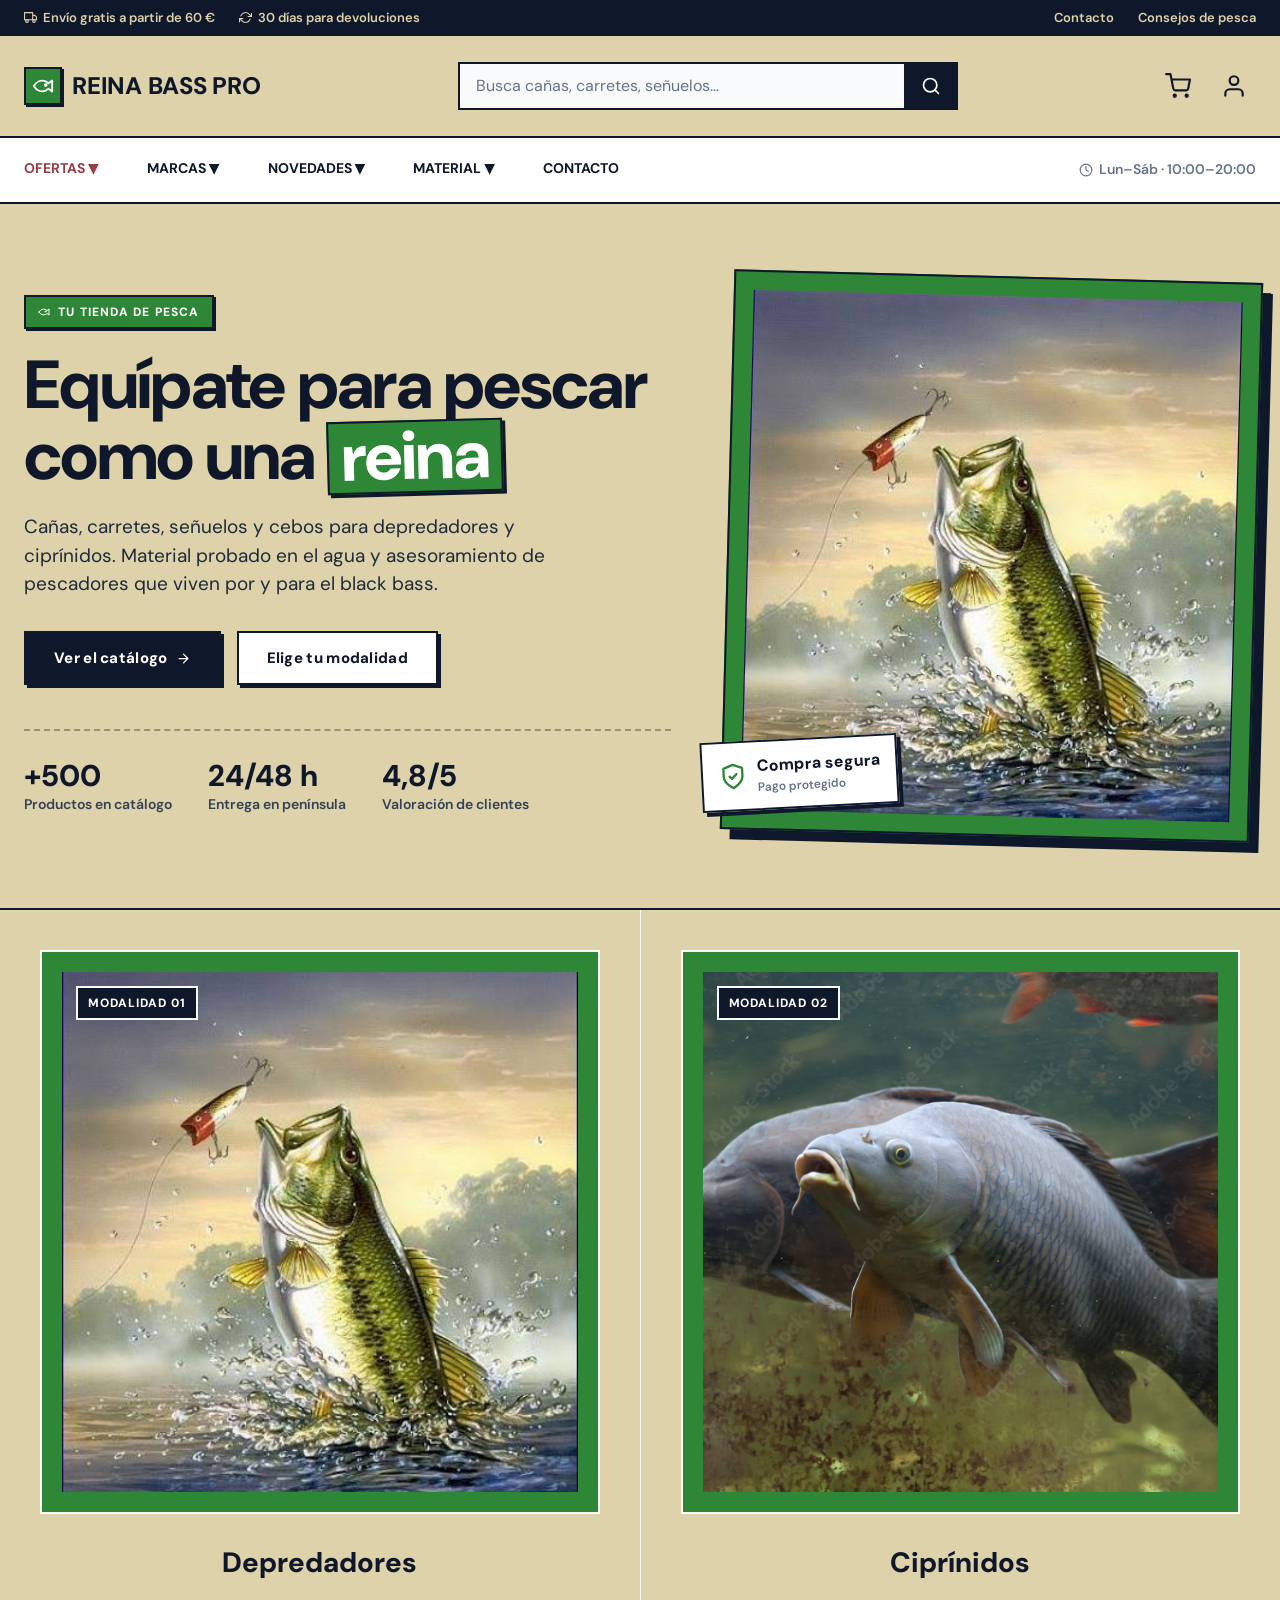
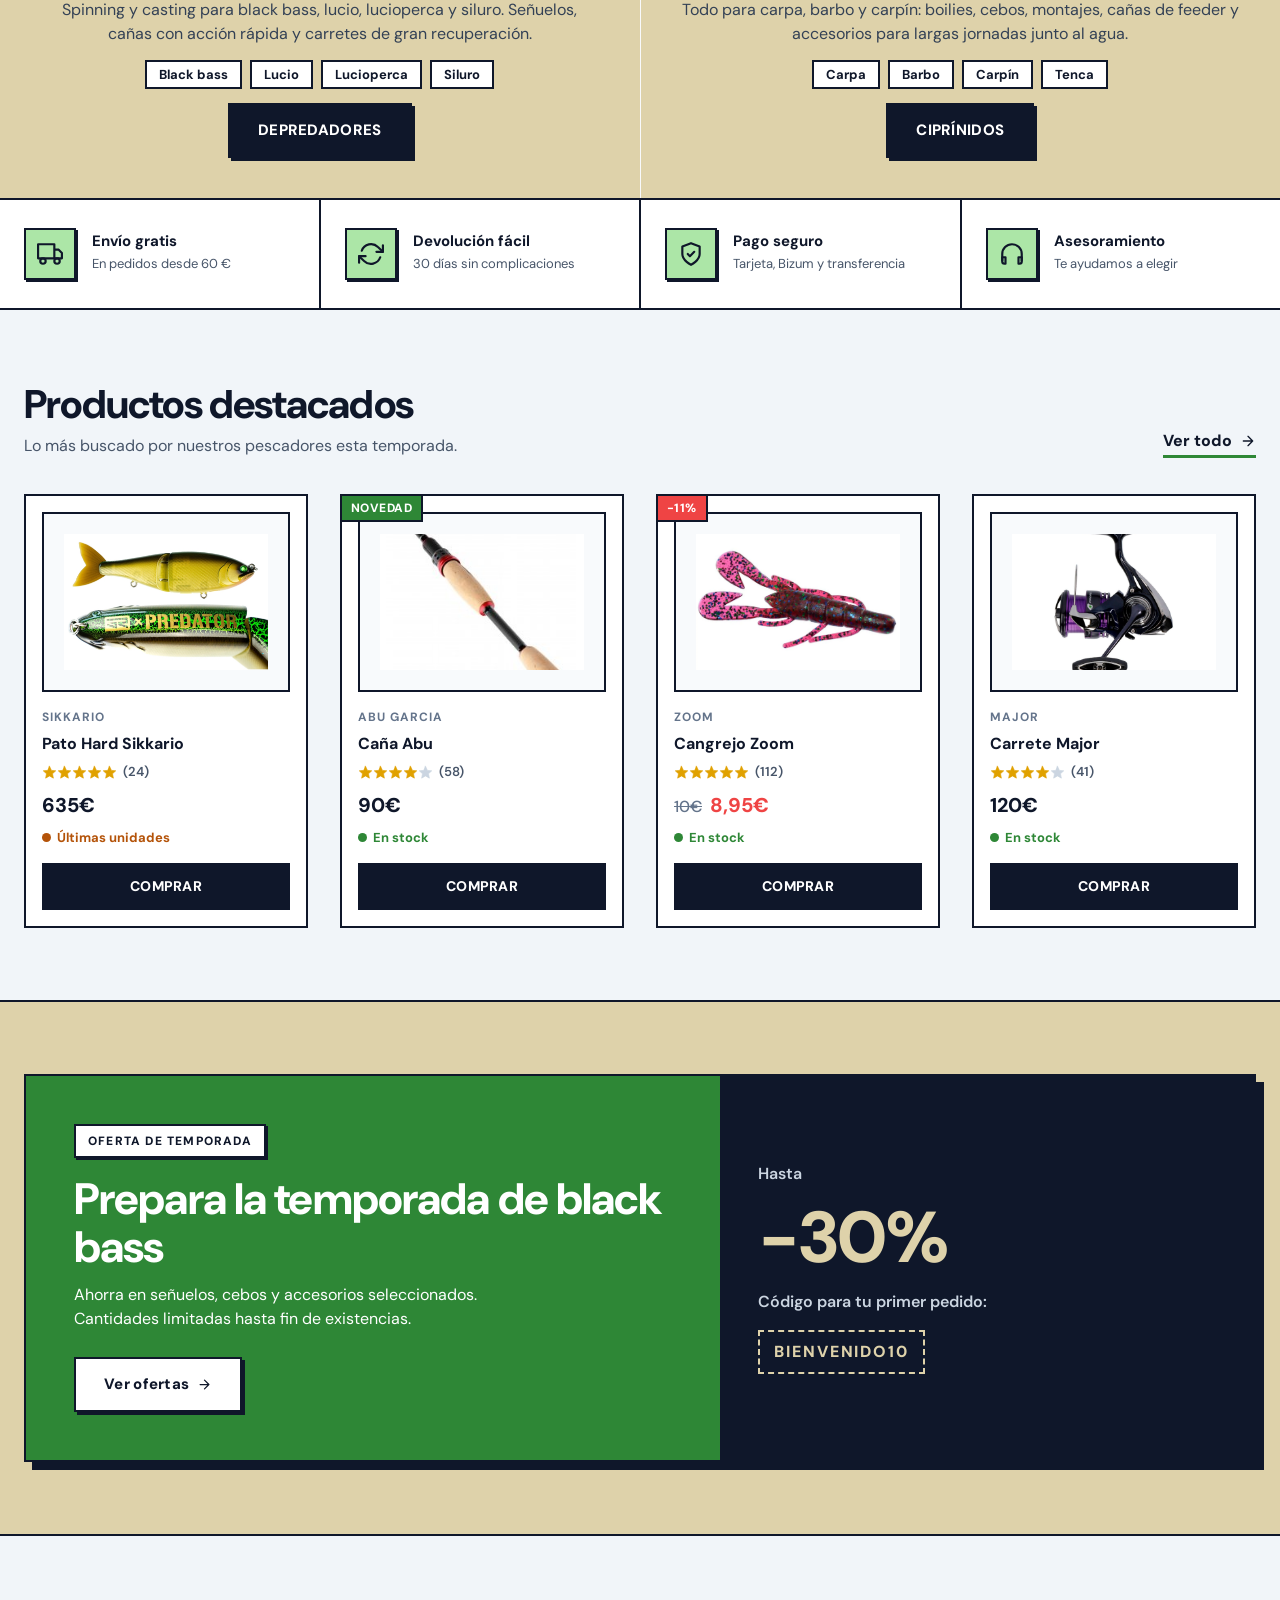
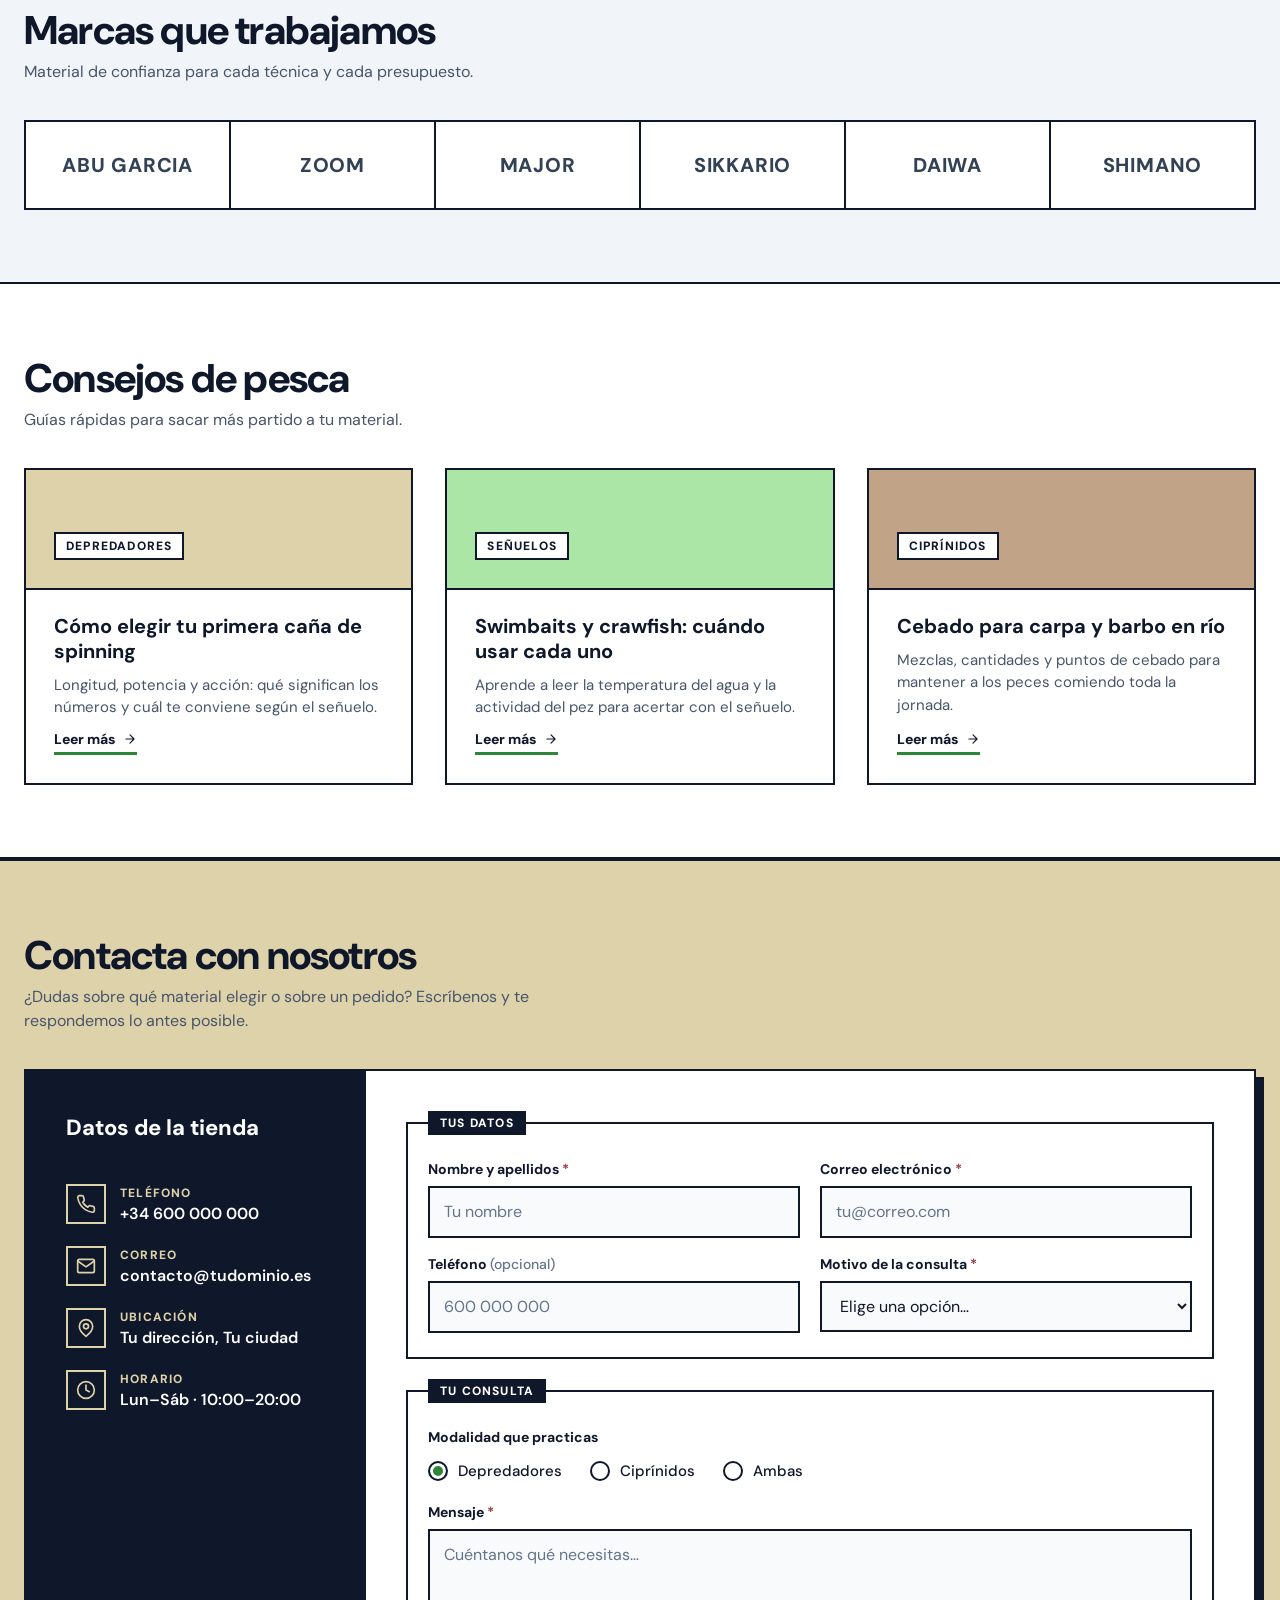
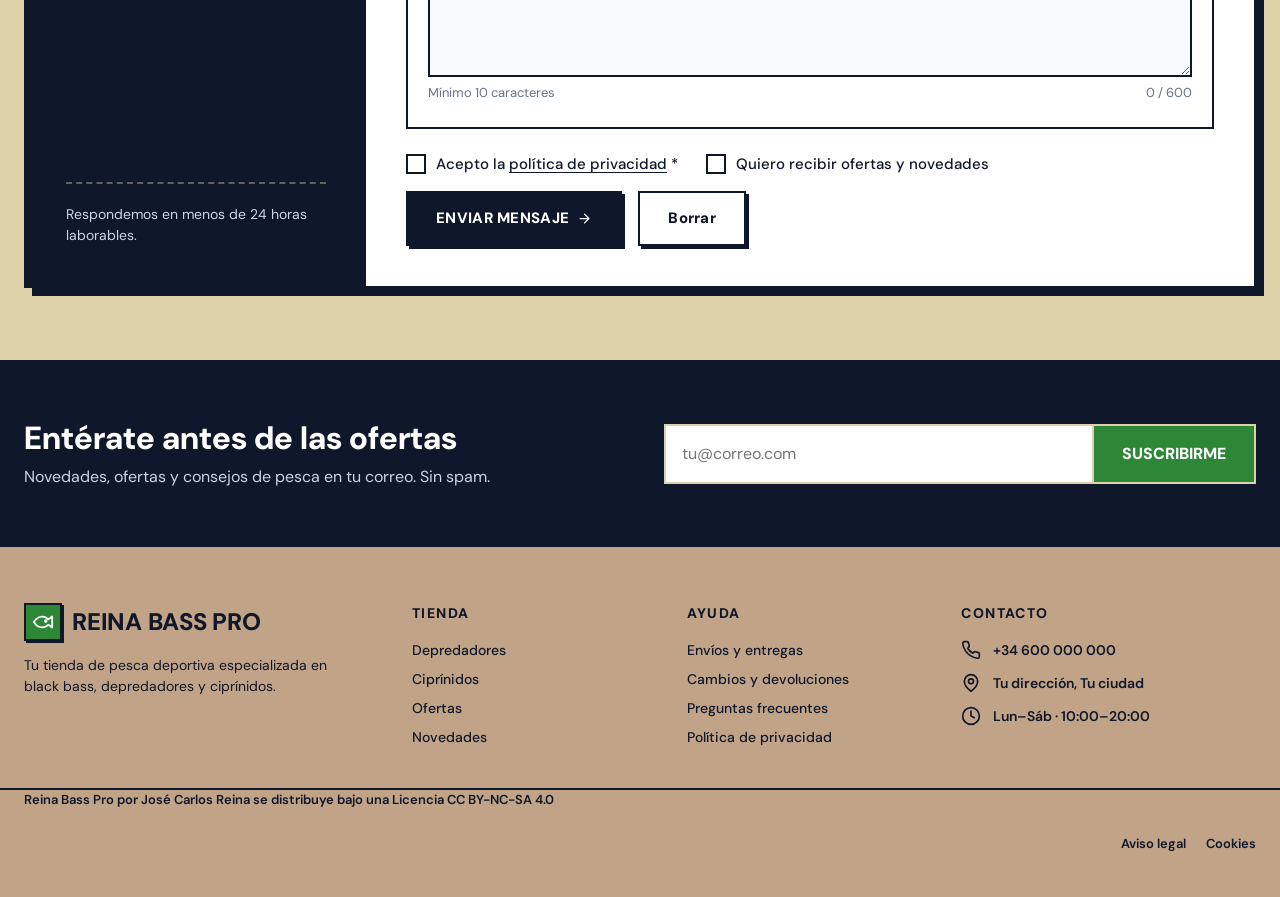
==== commit 566f4379: "multimedia_licencias" ====
--- a/reina-bass-pro/index.html
+++ b/reina-bass-pro/index.html
@@ -5,6 +5,7 @@
   <meta name="viewport" content="width=device-width, initial-scale=1">
   <title>Reina Bass Pro | Tienda de pesca de black bass y ciprínidos</title>
   <meta name="description" content="Tienda especializada en pesca de depredadores y ciprínidos: cañas, carretes, señuelos y cebos de las mejores marcas.">
+  <link rel="icon" type="image/x-icon" href="favicon.ico">
   <link rel="preconnect" href="https://fonts.googleapis.com">
   <link rel="preconnect" href="https://fonts.gstatic.com" crossorigin>
   <link href="https://fonts.googleapis.com/css2?family=DM+Sans:opsz,wght@9..40,400;9..40,500;9..40,600;9..40,700;9..40,800&amp;display=swap" rel="stylesheet">
@@ -440,9 +441,23 @@
       </ul>
     </div>
   </div>
-  <div class="footer__bottom">
+<div class="footer__bottom">
     <div class="container footer__bottom-inner">
-      <p>© <span data-year>2026</span> <strong>REINA BASS PRO</strong>. Todos los derechos reservados.</p>
+      
+      <!-- INICIO LICENCIA CREATIVE COMMONS -->
+      <p xmlns:cc="http://creativecommons.org/ns#" xmlns:dct="http://purl.org/dc/terms/">
+        <a property="dct:title" rel="cc:attributionURL" href="#">Reina Bass Pro</a> por 
+        <span property="cc:attributionName">José Carlos Reina</span> se distribuye bajo una 
+        <a rel="license" href="http://creativecommons.org/licenses/by-nc-sa/4.0/?ref=chooser-v1" target="_blank" rel="license noopener noreferrer" style="display:inline-block;">
+          Licencia CC BY-NC-SA 4.0
+          <img style="height:22px!important;margin-left:3px;vertical-align:text-bottom;" src="https://mirrors.creativecommons.org/presskit/icons/cc.svg?ref=chooser-v1" alt="">
+          <img style="height:22px!important;margin-left:3px;vertical-align:text-bottom;" src="https://mirrors.creativecommons.org/presskit/icons/by.svg?ref=chooser-v1" alt="">
+          <img style="height:22px!important;margin-left:3px;vertical-align:text-bottom;" src="https://mirrors.creativecommons.org/presskit/icons/nc.svg?ref=chooser-v1" alt="">
+          <img style="height:22px!important;margin-left:3px;vertical-align:text-bottom;" src="https://mirrors.creativecommons.org/presskit/icons/sa.svg?ref=chooser-v1" alt="">
+        </a>
+      </p>
+      <!-- FIN LICENCIA CREATIVE COMMONS -->
+
       <ul class="footer__legal"><li><a href="#">Aviso legal</a></li><li><a href="#">Cookies</a></li></ul>
     </div>
   </div>
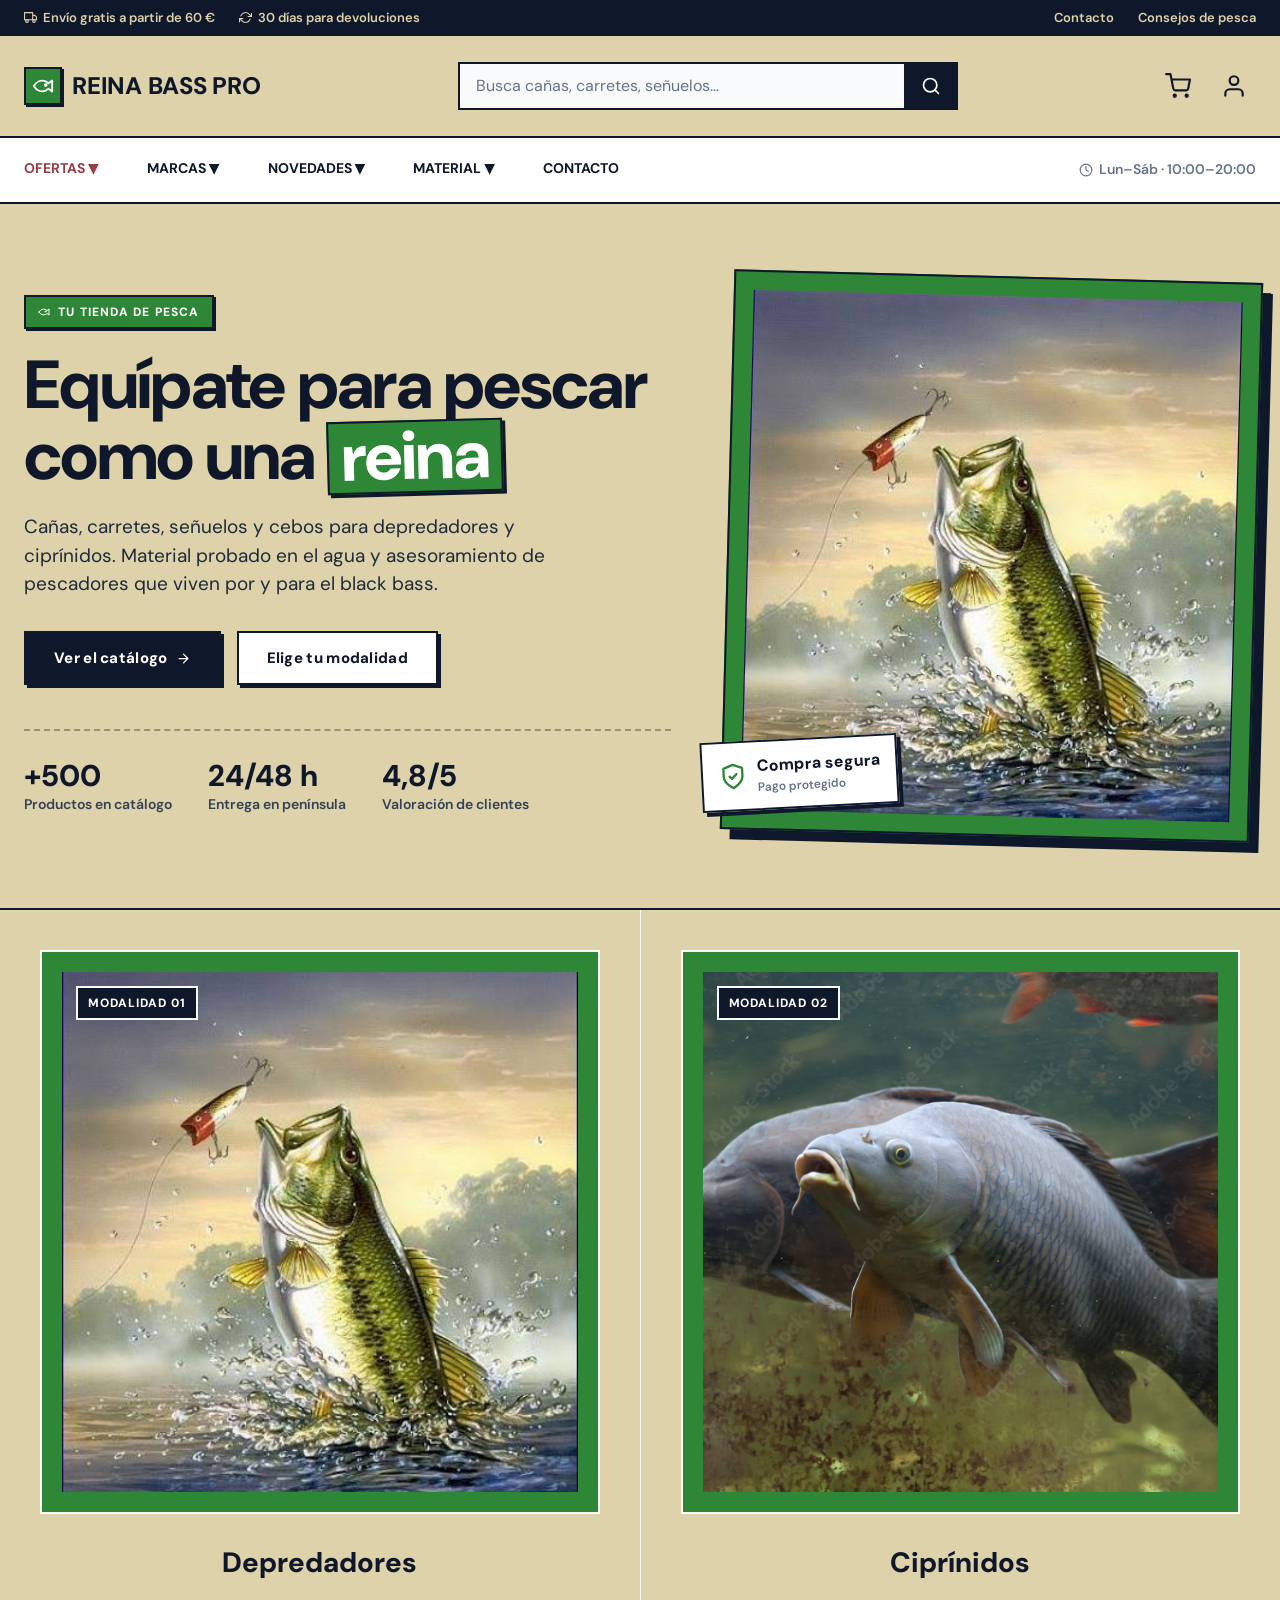
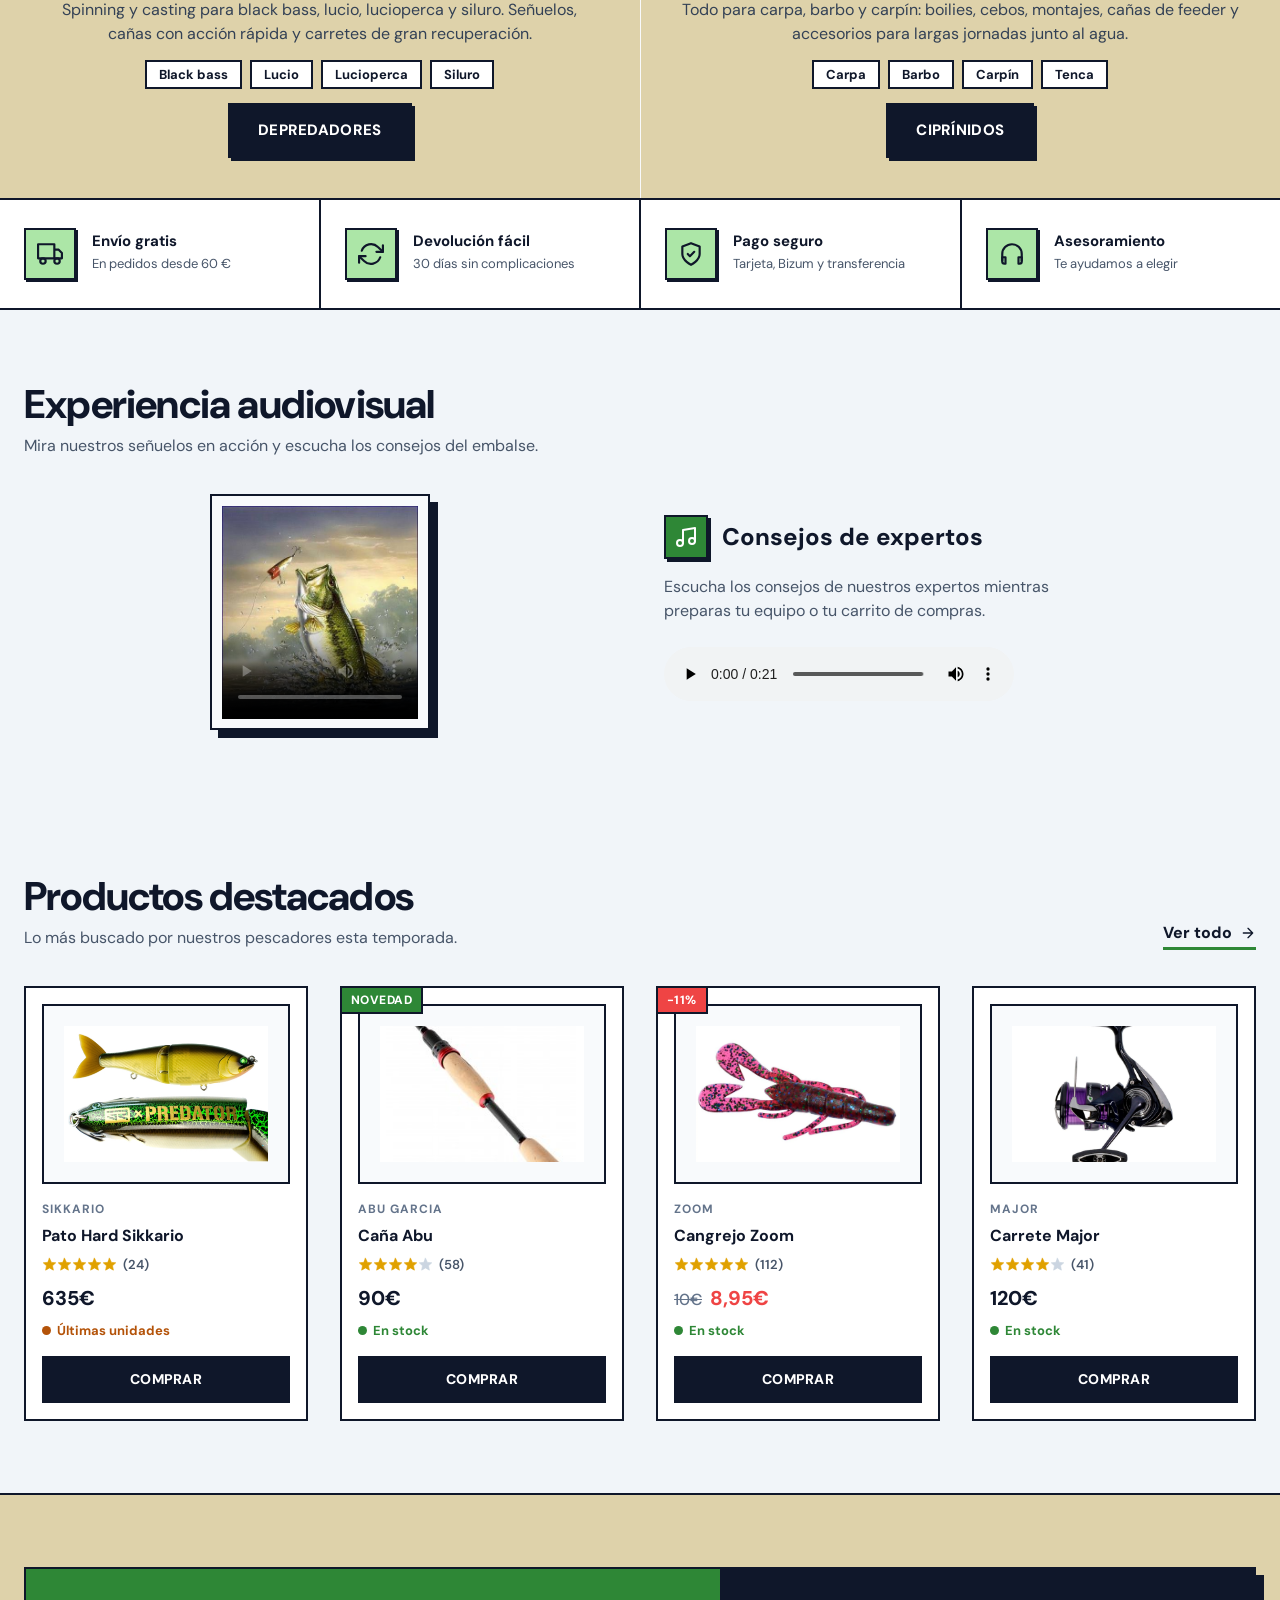
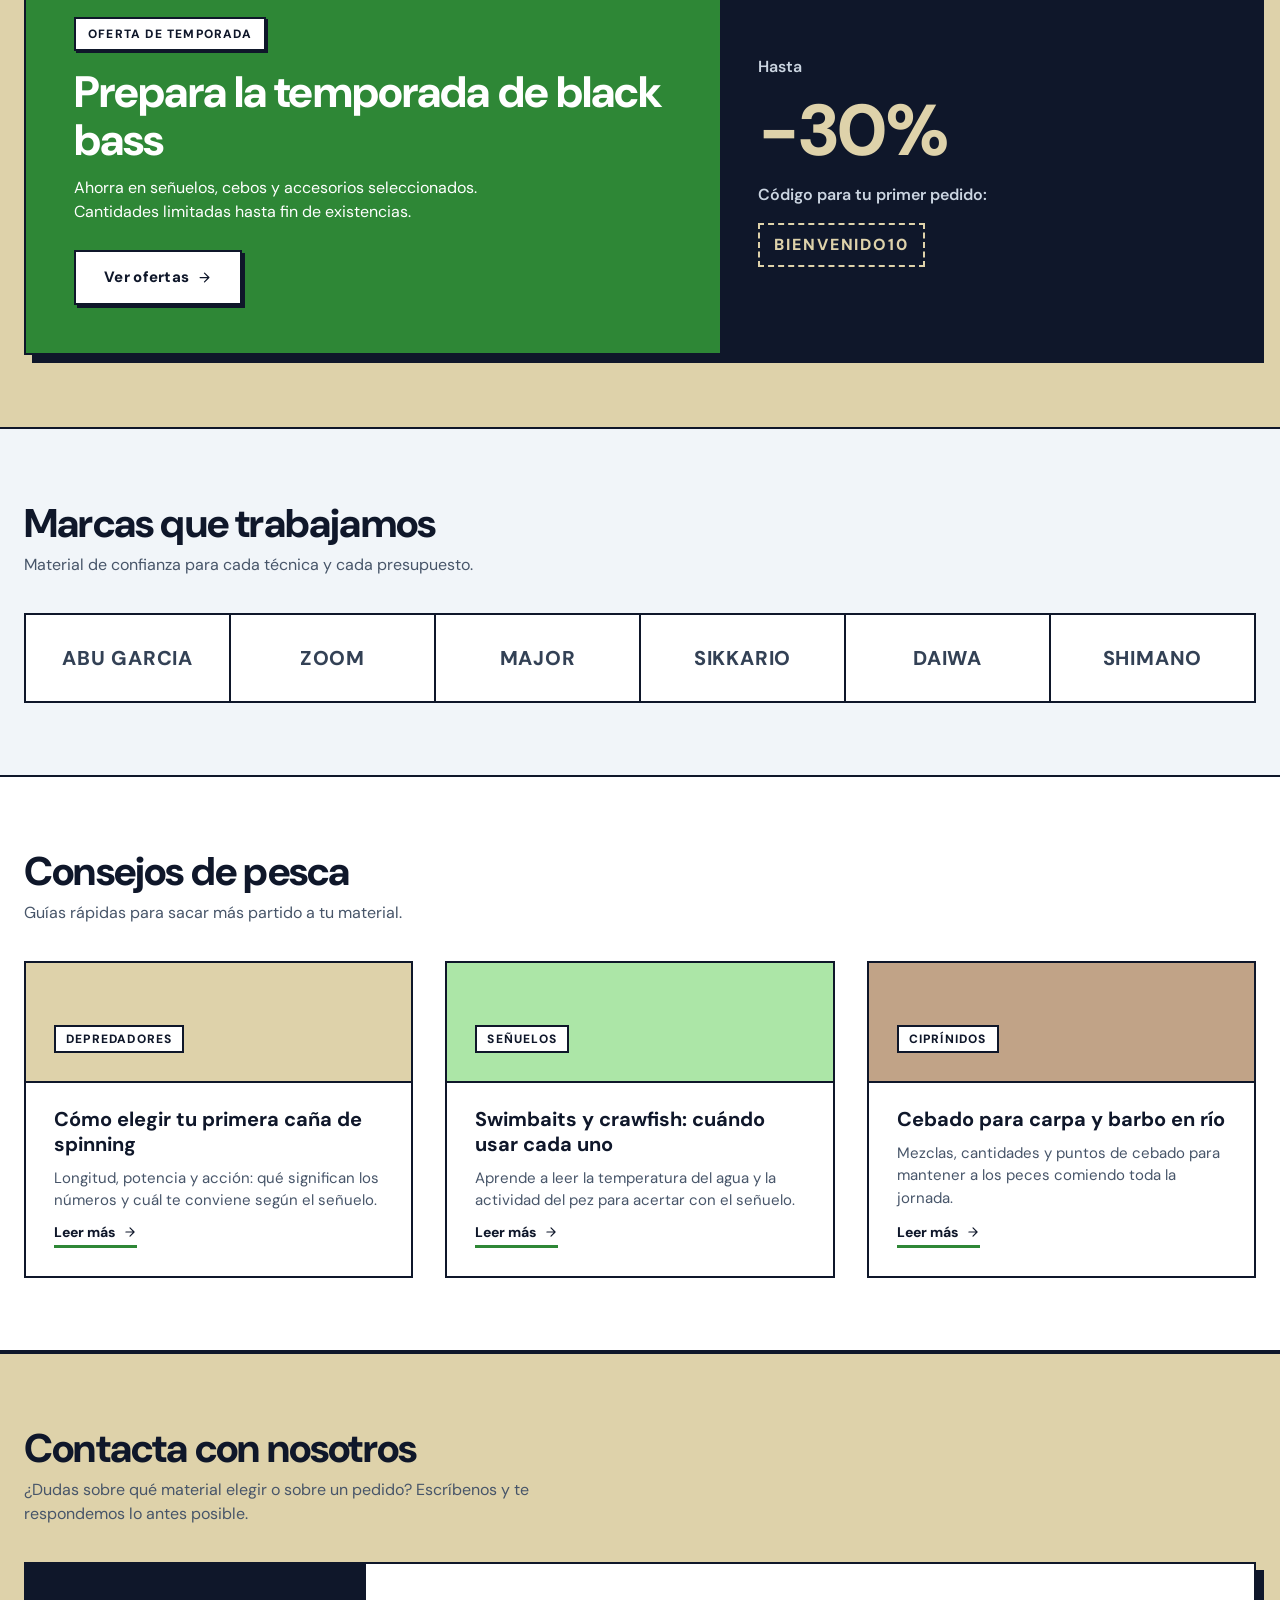
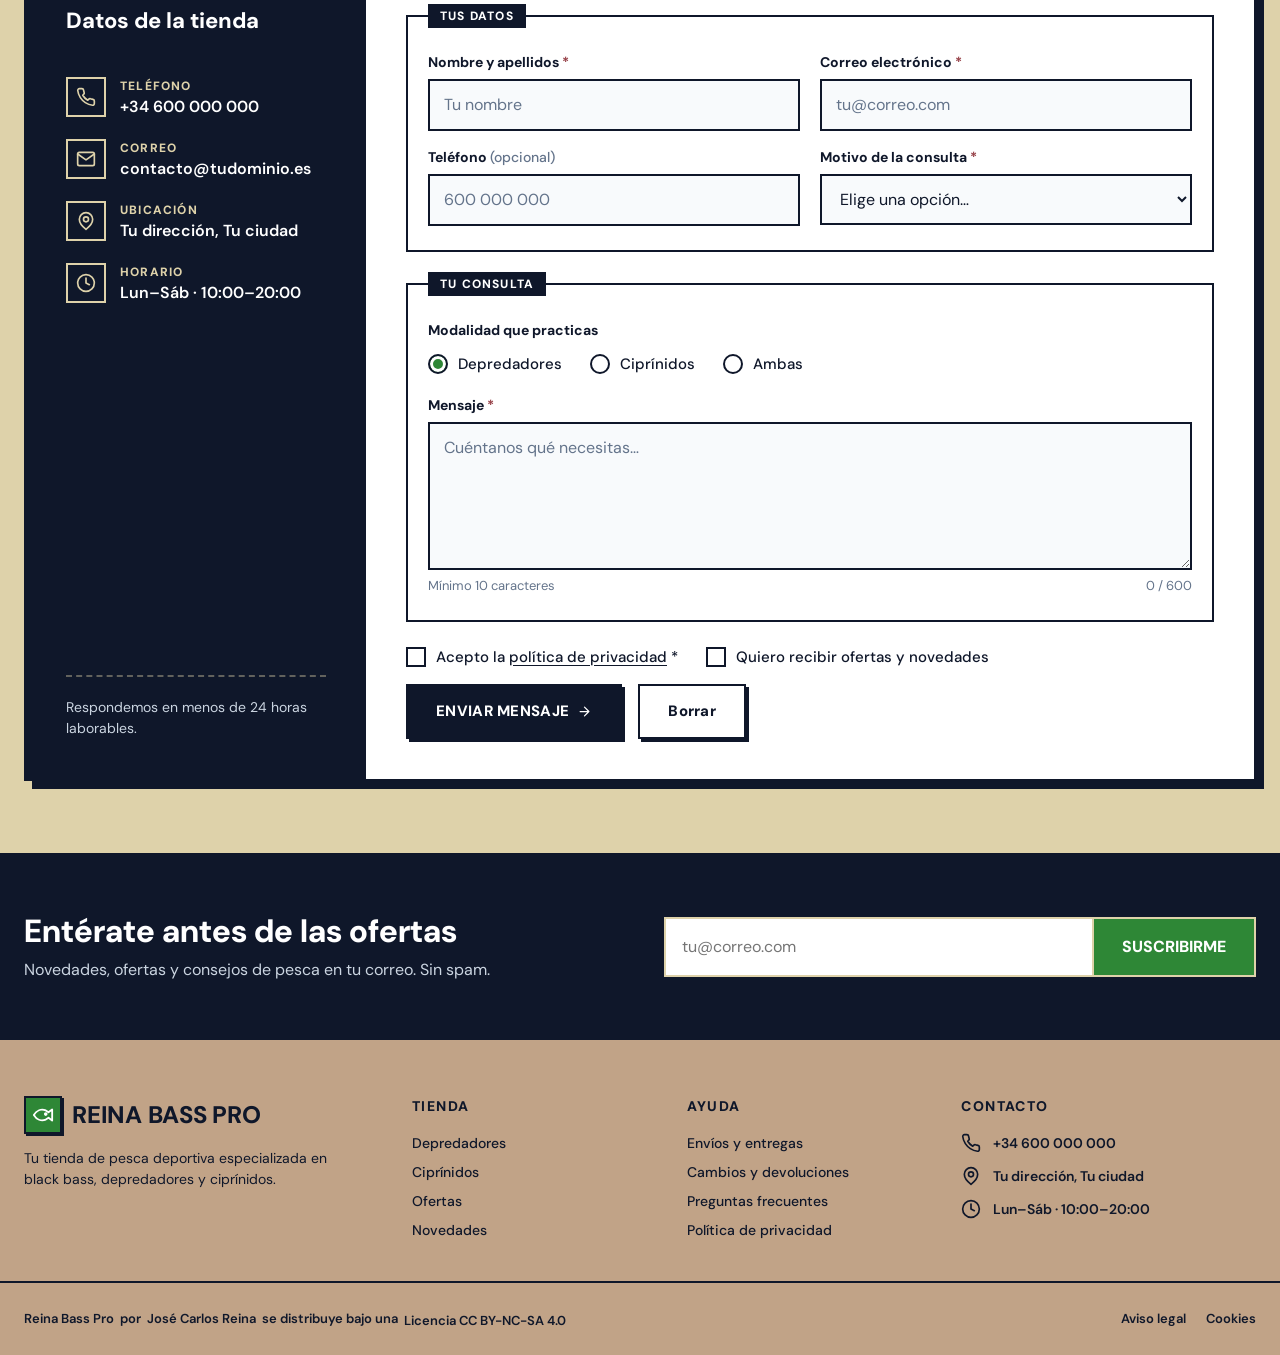
==== commit d634fbbf: "practica6" ====
--- a/reina-bass-pro/index.html
+++ b/reina-bass-pro/index.html
@@ -142,6 +142,61 @@
       <li class="perk"><span class="perk__icon"><svg class="icon" aria-hidden="true"><use href="#i-shield"/></svg></span><div><strong class="perk__title">Pago seguro</strong><span class="perk__text">Tarjeta, Bizum y transferencia</span></div></li>
       <li class="perk"><span class="perk__icon"><svg class="icon" aria-hidden="true"><use href="#i-headset"/></svg></span><div><strong class="perk__title">Asesoramiento</strong><span class="perk__text">Te ayudamos a elegir</span></div></li>
     </ul>
+  </section>
+
+<!-- ===== Experiencia Multimedia ===== -->
+  <section class="section" aria-labelledby="media-titulo">
+    <div class="container">
+      
+      <header class="section__header">
+        <div>
+          <h2 class="section__title" id="media-titulo">Experiencia audiovisual</h2>
+          <p class="section__subtitle">Mira nuestros señuelos en acción y escucha los consejos del embalse.</p>
+        </div>
+      </header>
+      
+      <!-- Contenedor flex: Divide la pantalla en dos columnas en PC y se apila en móvil -->
+      <div style="display: flex; flex-wrap: wrap; gap: 48px; align-items: center; justify-content: center;">
+        
+        <!-- MITAD IZQUIERDA: VÍDEO -->
+        <div style="flex: 1; min-width: 280px; display: flex; justify-content: center;">
+          <!-- Caja del vídeo con max-width: 220px para controlar el tamaño -->
+          <div style="border: 2px solid var(--color-navy); box-shadow: 8px 8px 0 var(--color-navy); background: var(--color-paper); padding: 10px; width: 100%; max-width: 220px;">
+            <video width="100%" style="display: block;" controls poster="img/depredadores.png">
+              <source src="videoplayback.mp4" type="video/mp4">
+              Tu navegador no soporta el formato de vídeo.
+            </video>
+          </div>
+        </div>
+
+        <!-- MITAD DERECHA: AUDIO -->
+        <div style="flex: 1; min-width: 280px; display: flex; flex-direction: column; gap: 16px;">
+          <div style="display: inline-flex; align-items: center; gap: 14px;">
+            <!-- Icono decorativo de nota musical -->
+            <div style="display: grid; place-items: center; width: 44px; height: 44px; background: var(--color-green); color: white; border: 2px solid var(--color-navy); box-shadow: 3px 3px 0 var(--color-navy);">
+              <svg width="24" height="24" fill="none" stroke="currentColor" stroke-width="2" stroke-linecap="round" stroke-linejoin="round">
+                <path d="M9 18V5l12-2v13"></path>
+                <circle cx="6" cy="18" r="3"></circle>
+                <circle cx="18" cy="16" r="3"></circle>
+              </svg>
+            </div>
+            <h3 style="font-size: 24px; font-weight: 800; margin: 0;">Consejos de expertos</h3>
+          </div>
+          <p style="color: #475569; margin: 0; font-size: 16px; max-width: 400px;">Escucha los consejos de nuestros expertos mientras preparas tu equipo o tu carrito de compras.</p>
+          
+          <!-- Reproductor de Audio -->
+          <div style="margin-top: 8px;">
+            <audio controls style="width: 100%; max-width: 350px;">
+              <!-- Asegúrate de tener el archivo audio.mp3 en tu carpeta -->
+              <source src="Surfcasting_Los_Cu_aos_mp3.mp3" type="audio/mpeg">
+              Tu navegador no soporta el audio.
+            </audio>
+          </div>
+        </div>
+
+      </div>
+
+    </div>
   </section>
 
   <!-- ===== Productos destacados ===== -->
--- a/reina-bass-pro/style.css
+++ b/reina-bass-pro/style.css
@@ -608,3 +608,22 @@
 @media (prefers-reduced-motion: reduce) {
   * { transition: none !important; scroll-behavior: auto !important; }
 }
+/* Ajuste para alinear la licencia Creative Commons en el footer */
+.footer__bottom-inner p {
+  display: flex;
+  flex-wrap: wrap;
+  align-items: center;
+  gap: 6px;
+}
+
+.footer__bottom-inner a[rel="license"] {
+  display: inline-flex;
+  align-items: center;
+  gap: 4px;
+  text-decoration: none;
+}
+
+.footer__bottom-inner a[rel="license"] img {
+  display: inline-block !important;
+  margin: 0 !important;
+}
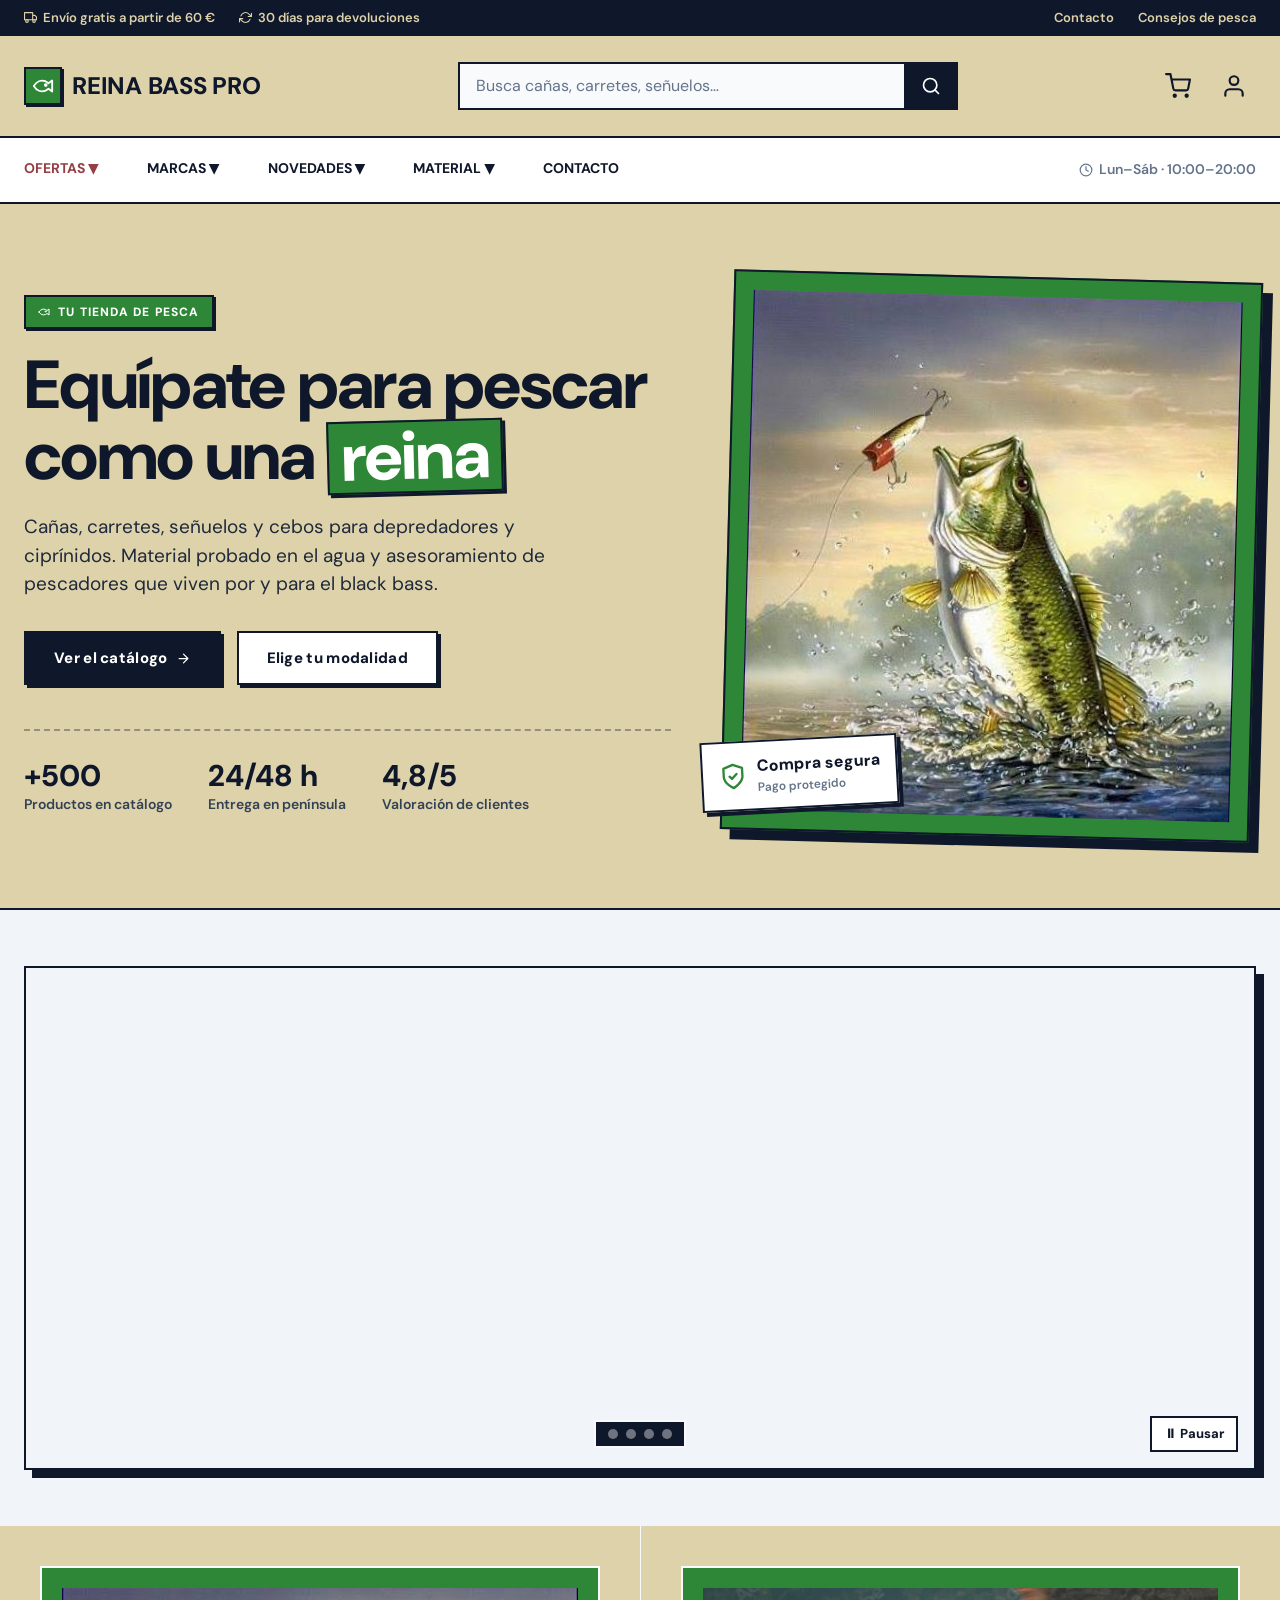
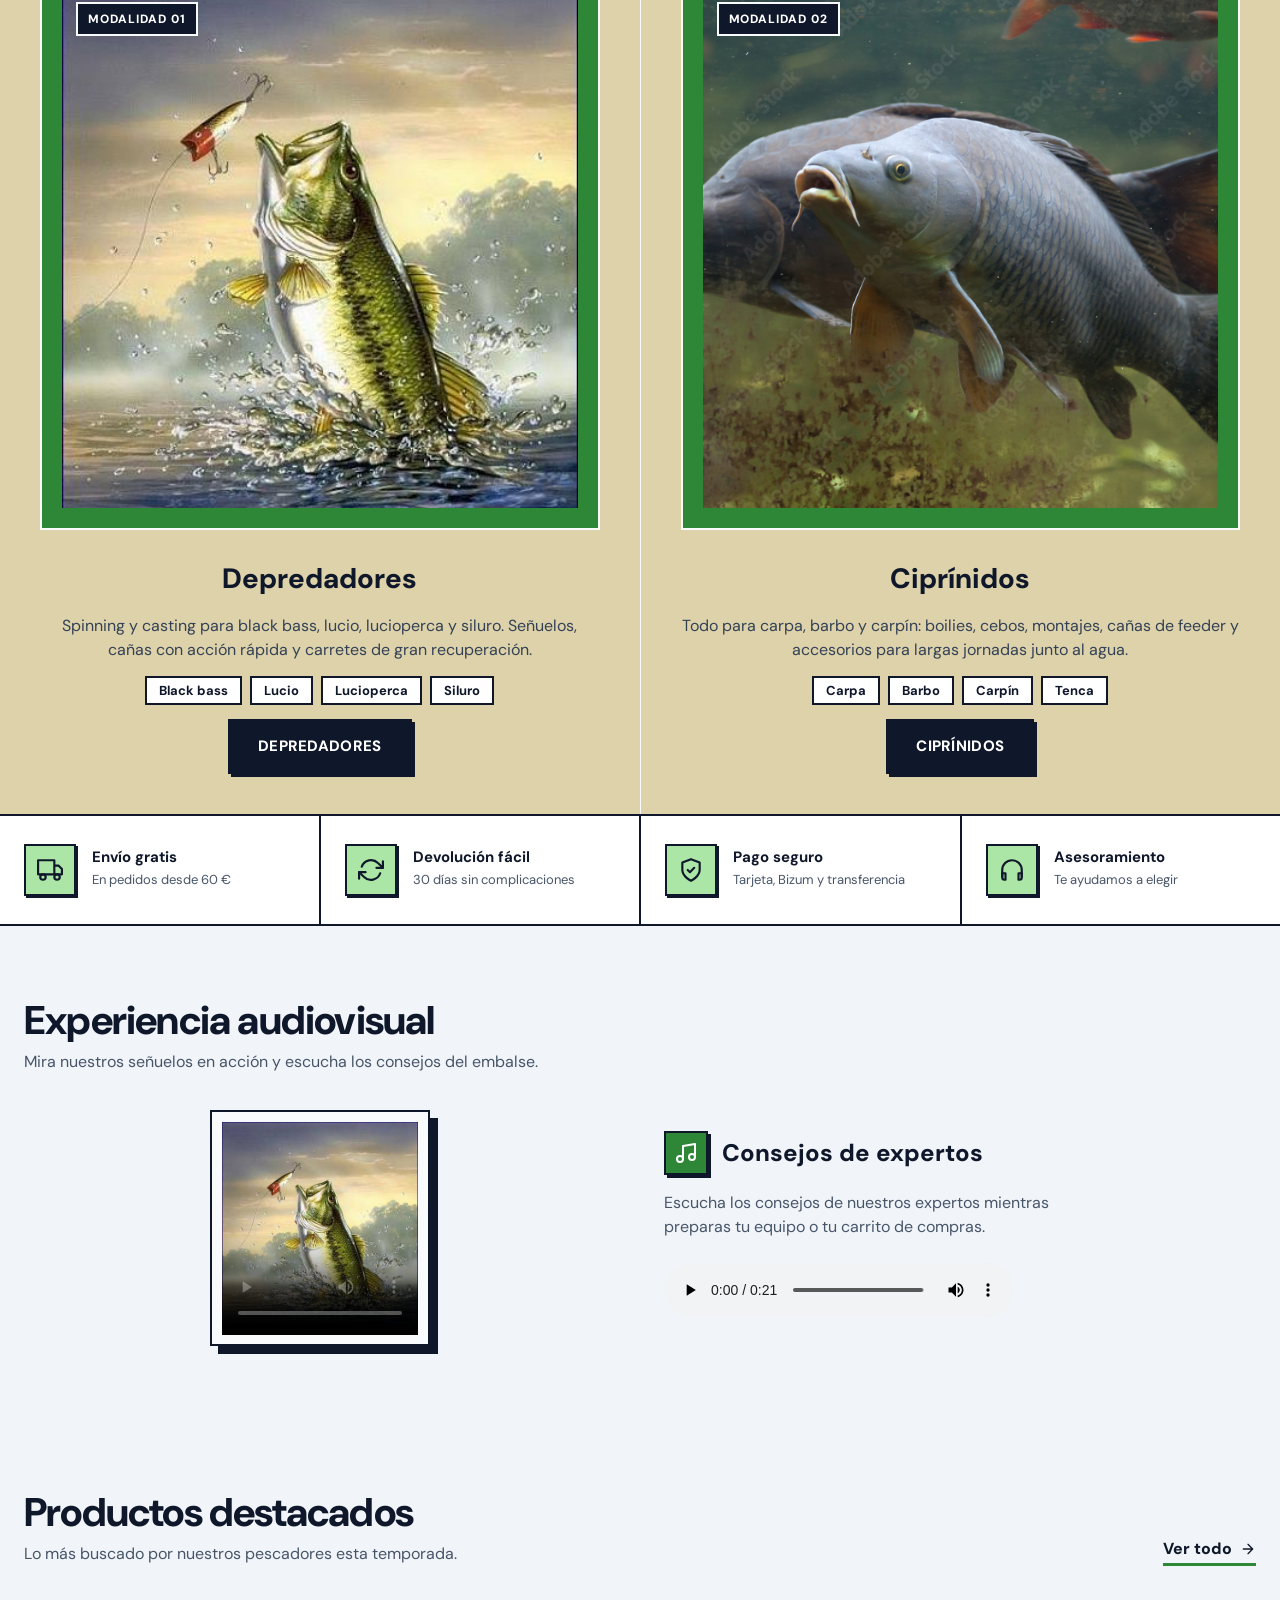
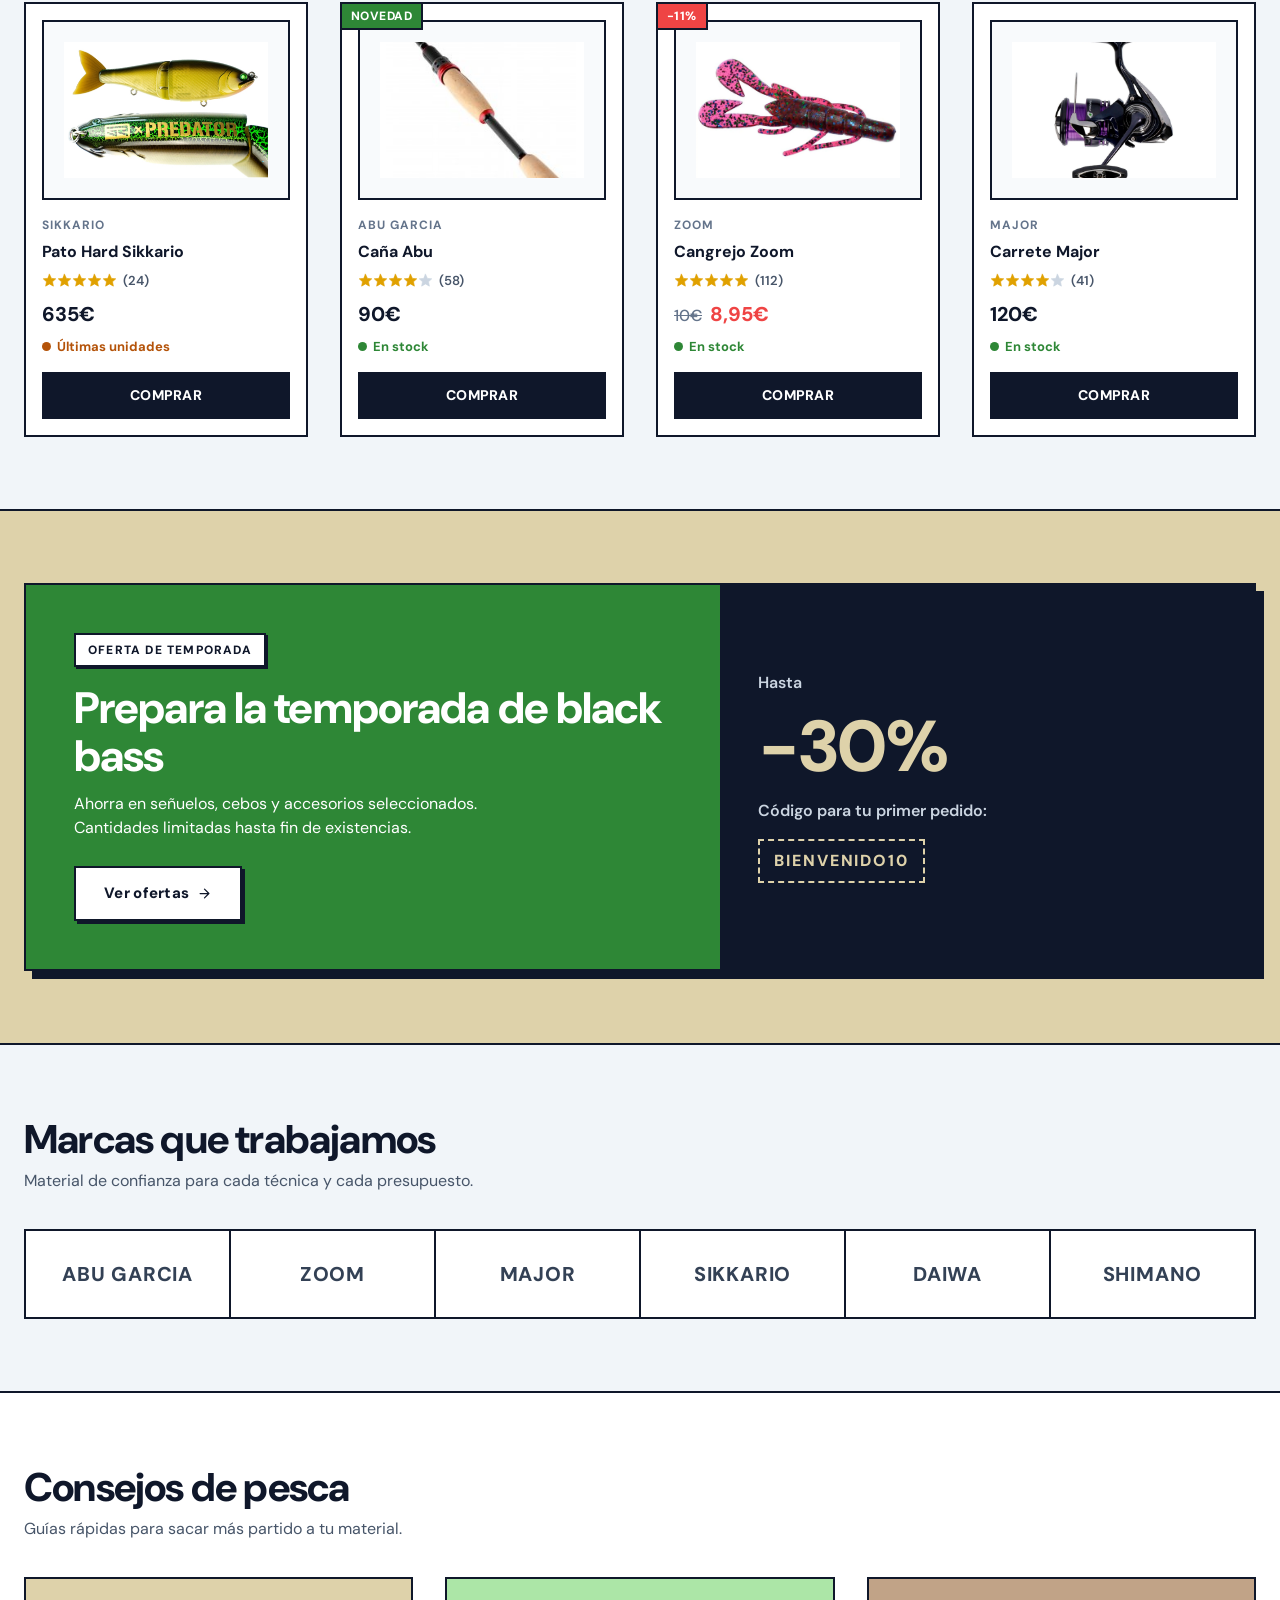
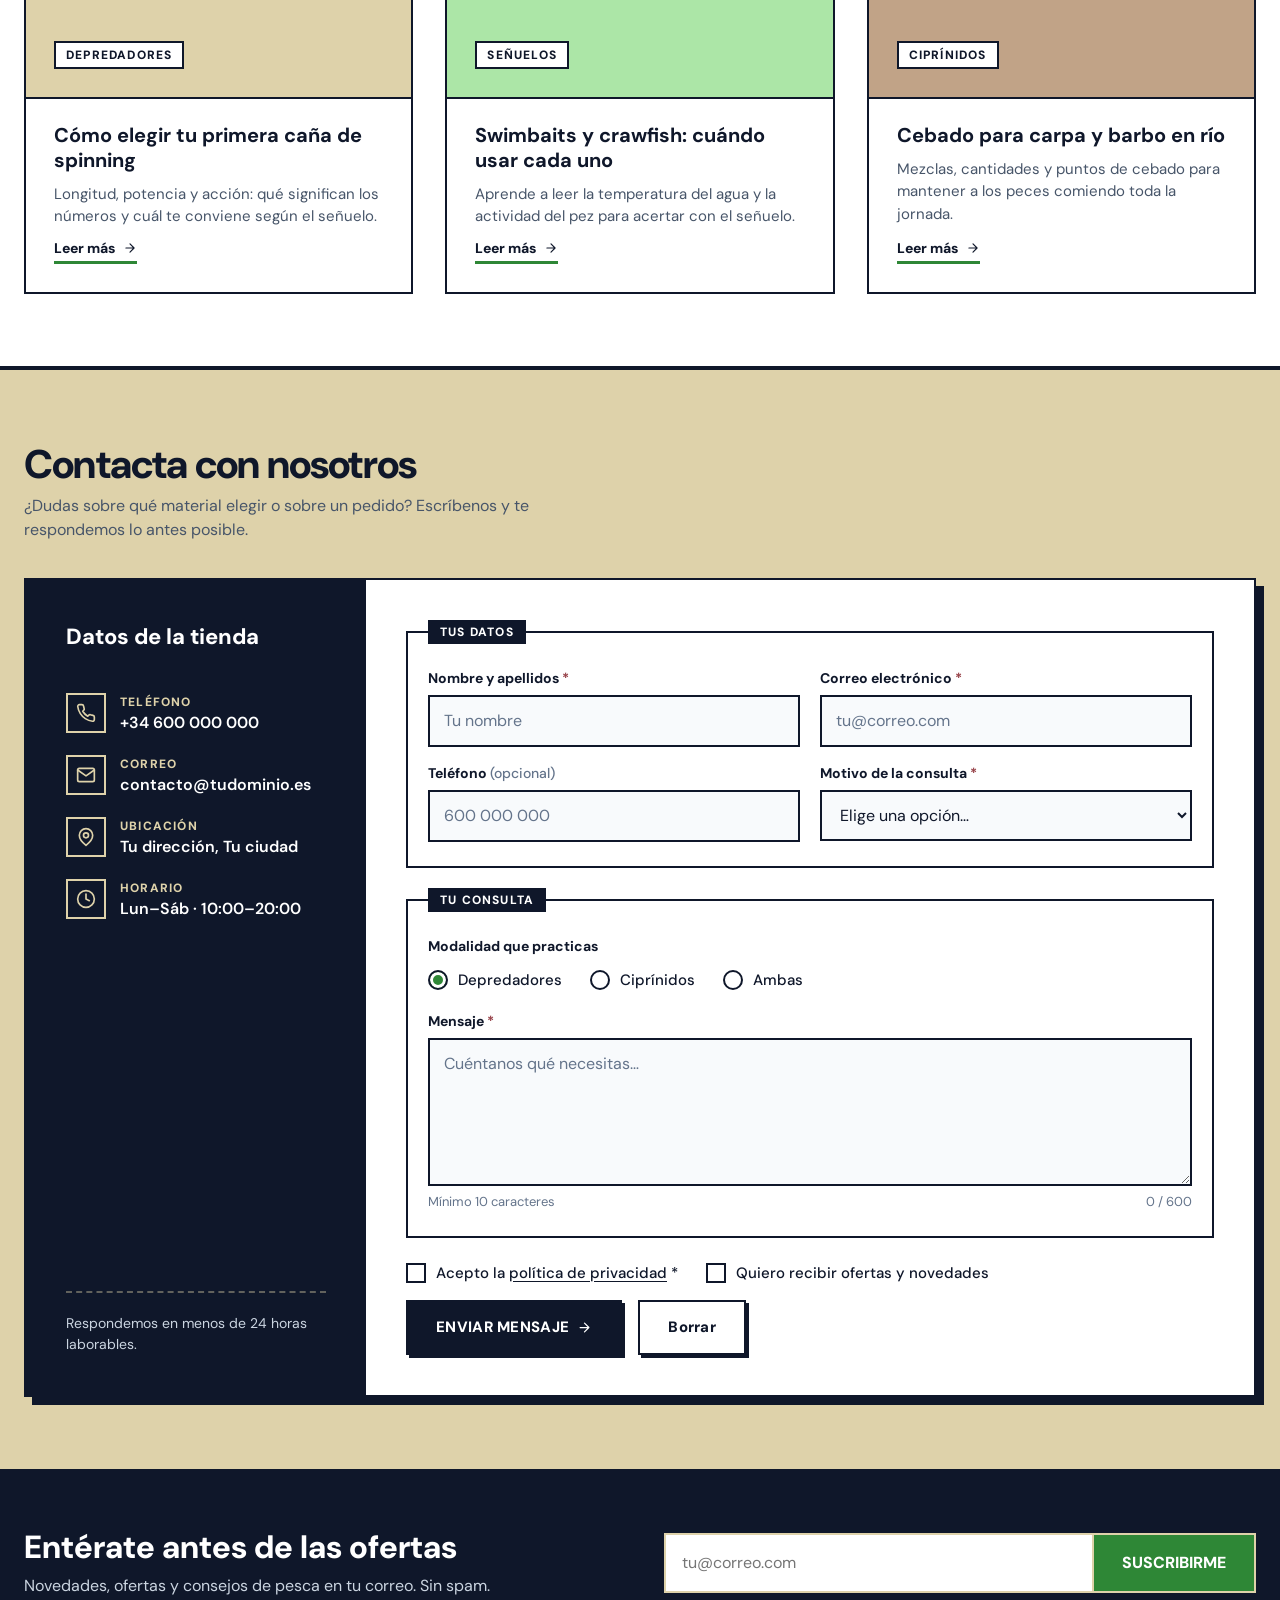
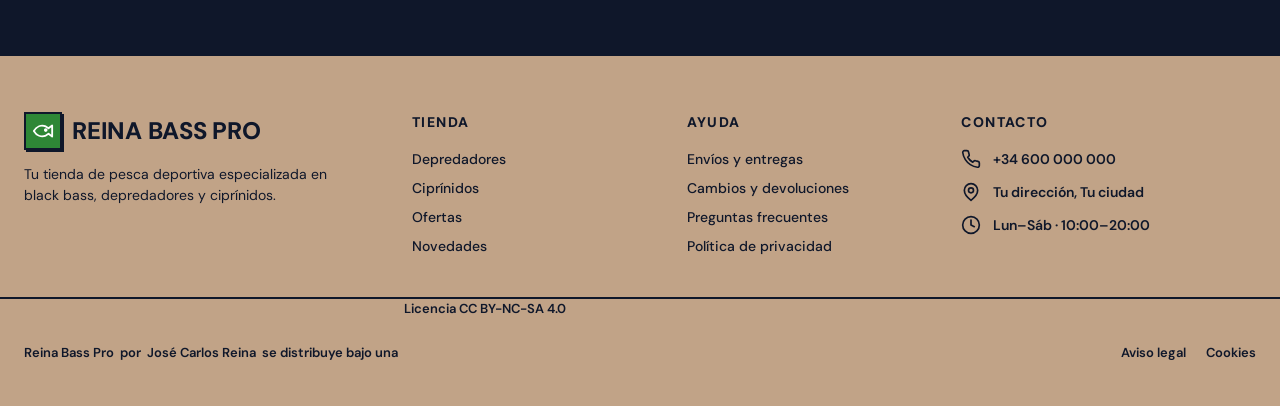
==== commit a18d8f34: "Práctica 7: slider CSS, animaciones y demo de máquina de escribir" ====
--- a/reina-bass-pro/index.html
+++ b/reina-bass-pro/index.html
@@ -106,6 +106,66 @@
     </div>
   </section>
 
+  <!-- ===== Slider de novedades y ofertas (animado solo con CSS: @keyframes) ===== -->
+  <section class="section slider-section" aria-roledescription="carrusel" aria-label="Novedades y ofertas">
+    <div class="container">
+      <h2 class="sr-only">Novedades y ofertas</h2>
+      <div class="slider">
+        <!-- Checkbox oculto: al marcarlo (botón "Pausar") se pausa la animación -->
+        <input class="sr-only slider__pause-input" type="checkbox" id="slider-pause" aria-label="Pausar la animación del carrusel">
+
+        <ul class="slider__track">
+          <li class="slider__slide slider__slide--green" role="group" aria-roledescription="diapositiva" aria-label="1 de 4">
+            <div class="slider__content">
+              <p class="eyebrow eyebrow--light">Novedad</p>
+              <h3 class="slider__title">Caña Abu García 75 MH</h3>
+              <p class="slider__text">Carbono de alta densidad, acción rápida y funda de transporte incluida. Hecha para los depredadores del agua dulce.</p>
+              <a class="btn btn--light" href="producto.html">Ver la caña <svg class="icon" aria-hidden="true"><use href="#i-arrow"/></svg></a>
+            </div>
+            <div class="slider__media"><div class="slider__crop"><img class="slider__img" src="img/cana-abu-detalle.png" alt="Caña de spinning Abu García 75 MH" width="900" height="900"></div></div>
+          </li>
+
+          <li class="slider__slide slider__slide--navy" role="group" aria-roledescription="diapositiva" aria-label="2 de 4">
+            <div class="slider__content">
+              <p class="eyebrow eyebrow--light">Oferta · -11%</p>
+              <h3 class="slider__title">Cangrejo Zoom</h3>
+              <p class="slider__text">El señuelo imitador de cangrejo de río, ahora rebajado. Una trampa de lo más realista para el black bass.</p>
+              <p class="price slider__price"><s class="price__old">10€</s> <span class="price__now">8,95€</span></p>
+              <a class="btn btn--light" href="categoria.html?oferta=1">Ver ofertas <svg class="icon" aria-hidden="true"><use href="#i-arrow"/></svg></a>
+            </div>
+            <div class="slider__media"><div class="slider__crop"><img class="slider__img" src="img/cangrejo.png" alt="Señuelo cangrejo Zoom" width="2000" height="2000" loading="lazy"></div></div>
+          </li>
+
+          <li class="slider__slide slider__slide--tan" role="group" aria-roledescription="diapositiva" aria-label="3 de 4">
+            <div class="slider__content">
+              <p class="eyebrow eyebrow--light">Señuelo estrella</p>
+              <h3 class="slider__title">Pato Hard Sikkario</h3>
+              <p class="slider__text">Swimbait articulado de acabado realista para provocar la picada de los depredadores más grandes.</p>
+              <a class="btn" href="categoria.html">Ver señuelos <svg class="icon" aria-hidden="true"><use href="#i-arrow"/></svg></a>
+            </div>
+            <div class="slider__media"><div class="slider__crop"><img class="slider__img" src="img/swimbait.png" alt="Señuelo swimbait Pato Hard Sikkario" width="800" height="800" loading="lazy"></div></div>
+          </li>
+
+          <li class="slider__slide slider__slide--sand" role="group" aria-roledescription="diapositiva" aria-label="4 de 4">
+            <div class="slider__content">
+              <p class="eyebrow eyebrow--light">Carretes</p>
+              <h3 class="slider__title">Carrete Major</h3>
+              <p class="slider__text">Recuperación suave y fiable para las jornadas largas de spinning, por solo 120€.</p>
+              <a class="btn" href="categoria.html">Ver carretes <svg class="icon" aria-hidden="true"><use href="#i-arrow"/></svg></a>
+            </div>
+            <div class="slider__media"><div class="slider__crop"><img class="slider__img" src="img/carrete.png" alt="Carrete de spinning Major" width="1200" height="1200" loading="lazy"></div></div>
+          </li>
+        </ul>
+
+        <!-- Indicadores (decorativos): se animan igual que las diapositivas -->
+        <ol class="slider__dots" aria-hidden="true">
+          <li class="slider__dot"></li><li class="slider__dot"></li><li class="slider__dot"></li><li class="slider__dot"></li>
+        </ol>
+        <label class="slider__pause" for="slider-pause"></label>
+      </div>
+    </div>
+  </section>
+
   <!-- ===== Categorías (columnas del diseño) ===== -->
   <section class="categories" id="categorias" aria-label="Modalidades de pesca">
     <article class="category">
@@ -210,7 +270,7 @@
         <a class="link-arrow" href="categoria.html">Ver todo <svg class="icon" aria-hidden="true"><use href="#i-arrow"/></svg></a>
       </header>
       <div class="products">
-<article class="card" href="producto.html">
+<article class="card">
   <a class="card__media" href="producto.html"><img class="card__img" src="img/swimbait.png" alt="Señuelo swimbait Pato Hard Sikkario" loading="lazy"></a>
   <div class="card__body">
     <p class="card__brand">Sikkario</p>
@@ -503,7 +563,7 @@
       <p xmlns:cc="http://creativecommons.org/ns#" xmlns:dct="http://purl.org/dc/terms/">
         <a property="dct:title" rel="cc:attributionURL" href="#">Reina Bass Pro</a> por 
         <span property="cc:attributionName">José Carlos Reina</span> se distribuye bajo una 
-        <a rel="license" href="http://creativecommons.org/licenses/by-nc-sa/4.0/?ref=chooser-v1" target="_blank" rel="license noopener noreferrer" style="display:inline-block;">
+        <a href="http://creativecommons.org/licenses/by-nc-sa/4.0/?ref=chooser-v1" target="_blank" rel="license noopener noreferrer" style="display:inline-block;">
           Licencia CC BY-NC-SA 4.0
           <img style="height:22px!important;margin-left:3px;vertical-align:text-bottom;" src="https://mirrors.creativecommons.org/presskit/icons/cc.svg?ref=chooser-v1" alt="">
           <img style="height:22px!important;margin-left:3px;vertical-align:text-bottom;" src="https://mirrors.creativecommons.org/presskit/icons/by.svg?ref=chooser-v1" alt="">
--- a/reina-bass-pro/style.css
+++ b/reina-bass-pro/style.css
@@ -11,15 +11,17 @@
       5.1 Botones · 5.2 Insignias · 5.3 Valoración y precio · 5.4 Tarjeta de producto
       5.5 Opciones (checkbox/radio) · 5.6 Formularios · 5.7 Aviso (toast)
    6. Bloques de página (de arriba abajo)
-      topbar · header · subnav · hero · categorías · ventajas · promo · marcas
+      topbar · header · subnav · hero · slider · categorías · ventajas · promo · marcas
       consejos · contacto · newsletter · footer
    7. Páginas internas
       7.1 Cabecera de página y migas · 7.2 Listado · 7.3 Ficha de producto
-   8. Responsive (1100px · 900px · 600px)
+   8. Animaciones (@keyframes)
+   9. Responsive (1100px · 900px · 600px)
 
    Maquetación: se usa FLEXBOX para casi todos los bloques (cabecera, menús,
    portada, categorías, ventajas, marcas, consejos, contacto, formularios,
-   pie…) y CSS GRID solo para las rejillas de tarjetas de producto.
+   pie…) y CSS GRID solo para las rejillas de tarjetas de producto y para apilar
+   las diapositivas del slider.
    ========================================================================== */
 
 
@@ -438,6 +440,79 @@
 .footer__legal { display: flex; gap: 20px; }
 
 
+/* ---------- Slider de novedades y ofertas (CSS puro con @keyframes) ----------
+   Las 4 diapositivas se apilan en la misma celda de una rejilla y cada una
+   se anima con el MISMO @keyframes (slider-slide) pero con un retraso distinto. */
+.slider-section { padding-block: 56px; }
+.slider {
+  --slider-cycle: 12s;      /* 4 diapositivas × 3 s */
+  --slider-state: running;  /* pasa a "paused" con el ratón, el foco o el botón de pausa */
+  position: relative; overflow: hidden;
+  border: var(--border); box-shadow: var(--shadow-lg);
+}
+.slider:hover .slider__track,
+.slider:hover .slider__dots,
+.slider:has(.slider__content :focus-visible) .slider__track,
+.slider:has(.slider__content :focus-visible) .slider__dots,
+.slider__pause-input:checked ~ .slider__track,
+.slider__pause-input:checked ~ .slider__dots { --slider-state: paused; }
+
+.slider__track { display: grid; margin: 0; padding: 0; list-style: none; }
+.slider__slide {
+  grid-area: 1 / 1;                       /* todas las diapositivas en la misma celda */
+  display: flex; align-items: center; gap: 48px;
+  min-height: 440px; padding: 56px 56px 84px;
+  animation: slider-slide var(--slider-cycle) ease-in-out infinite both;
+  animation-play-state: var(--slider-state);
+}
+.slider__slide--green { background: var(--color-green);      color: var(--color-white); }
+.slider__slide--navy  { background: var(--color-navy);       color: var(--color-white); }
+.slider__slide--tan   { background: var(--color-tan);        color: var(--color-navy); }
+.slider__slide--sand  { background: var(--color-sand-light); color: var(--color-navy); }
+
+/* Retrasos: cada diapositiva entra 3 s después de la anterior (25 % del ciclo).
+   La primera usa -0,36 s (3 % del ciclo) para que ya se vea completa al cargar la página. */
+.slider__slide:nth-child(1), .slider__slide:nth-child(1) .slider__img, .slider__dot:nth-child(1) { animation-delay: -0.36s; }
+.slider__slide:nth-child(2), .slider__slide:nth-child(2) .slider__img, .slider__dot:nth-child(2) { animation-delay: 2.64s; }
+.slider__slide:nth-child(3), .slider__slide:nth-child(3) .slider__img, .slider__dot:nth-child(3) { animation-delay: 5.64s; }
+.slider__slide:nth-child(4), .slider__slide:nth-child(4) .slider__img, .slider__dot:nth-child(4) { animation-delay: 8.64s; }
+
+.slider__content { display: flex; flex: 1; flex-direction: column; align-items: flex-start; gap: 14px; min-width: 0; }
+.slider__title { font-size: clamp(28px, 3.6vw, 44px); font-weight: 800; line-height: 1.08; letter-spacing: -.02em; }
+.slider__text { max-width: 460px; font-size: 18px; }
+.slider__price { font-size: 28px; }
+.slider__slide--navy .price__old { color: #94a3b8; }
+
+.slider__media { flex: 0 0 min(360px, 38%); padding: 16px; border: var(--border); box-shadow: var(--shadow); background: var(--color-paper); transform: rotate(1.5deg); }
+.slider__crop { overflow: hidden; }
+.slider__img {
+  width: 100%; height: auto; aspect-ratio: 1; object-fit: cover; /* height:auto anula el atributo height del <img> */
+  animation: slider-zoom var(--slider-cycle) ease-out infinite both;
+  animation-play-state: var(--slider-state);
+}
+
+/* Indicadores: el activo se alarga con la misma animación que su diapositiva */
+.slider__dots {
+  position: absolute; bottom: 20px; left: 50%; z-index: 2; display: flex; gap: 8px;
+  margin: 0; padding: 7px 12px; list-style: none; transform: translateX(-50%);
+  border: 2px solid var(--color-paper); background: var(--color-navy);
+}
+.slider__dot {
+  width: 10px; height: 10px; border-radius: 5px; background: rgba(255, 255, 255, .4);
+  animation: slider-dot var(--slider-cycle) ease-in-out infinite both;
+  animation-play-state: var(--slider-state);
+}
+
+/* Botón de pausa sin JavaScript: un checkbox oculto + su <label> */
+.slider__pause {
+  position: absolute; right: 16px; bottom: 16px; z-index: 2; padding: 6px 12px;
+  border: var(--border); background: var(--color-white); color: var(--color-navy);
+  font-size: 13px; font-weight: 800; cursor: pointer;
+}
+.slider__pause::after { content: "⏸ Pausar"; }
+.slider__pause-input:checked ~ .slider__pause::after { content: "▶ Reanudar"; }
+.slider__pause-input:focus-visible ~ .slider__pause { outline: 3px solid var(--color-green); outline-offset: 2px; }
+
 /* ==========================================================================
    7. PÁGINAS INTERNAS
    ========================================================================== */
@@ -522,7 +597,103 @@
 
 
 /* ==========================================================================
-   8. RESPONSIVE
+   8. ANIMACIONES (biblioteca de @keyframes y dónde se usa cada una)
+   Solo se animan transform y opacity (las propiedades más baratas para el
+   navegador) y se respeta prefers-reduced-motion (ver sección 9).
+   ========================================================================== */
+
+/* --- Slider: entra por la derecha, se queda 5 s y sale por la izquierda.
+       Cada diapositiva dura el 25 % del ciclo (4 × 25 % = 100 %). --- */
+@keyframes slider-slide {
+  0%        { opacity: 0; visibility: hidden;  transform: translateX(60px); }
+  3%, 25%   { opacity: 1; visibility: visible; transform: translateX(0); }
+  28%, 100% { opacity: 0; visibility: hidden;  transform: translateX(-60px); }
+}
+/* --- Slider: efecto "Ken Burns" (zoom lento) sobre la foto --- */
+@keyframes slider-zoom {
+  0%        { transform: scale(1); }
+  28%, 100% { transform: scale(1.12); }
+}
+/* --- Slider: el indicador activo se alarga --- */
+@keyframes slider-dot {
+  0%        { width: 10px; background: rgba(255, 255, 255, .4); }
+  3%, 25%   { width: 28px; background: #fff; }
+  28%, 100% { width: 10px; background: rgba(255, 255, 255, .4); }
+}
+
+/* --- Entrada de la portada: sube 24 px mientras aparece --- */
+@keyframes fade-up {
+  from { opacity: 0; transform: translateY(24px); }
+  to   { opacity: 1; transform: none; }
+}
+.hero__content > * { animation: fade-up .7s ease-out both; }
+.hero__content > :nth-child(2) { animation-delay: .1s; }
+.hero__content > :nth-child(3) { animation-delay: .2s; }
+.hero__content > :nth-child(4) { animation-delay: .3s; }
+.hero__content > :nth-child(5) { animation-delay: .4s; }
+
+/* --- Foto de la portada: aparece con un pequeño zoom --- */
+@keyframes pop-in {
+  from { opacity: 0; transform: scale(.92) translateY(16px); }
+  to   { opacity: 1; transform: none; }
+}
+.hero__visual { animation: pop-in .9s .25s ease-out both; }
+
+/* --- Pegatina "Compra segura": flota arriba y abajo sin parar.
+       Hay que repetir rotate(-3deg) porque la animación sustituye al transform del elemento. --- */
+@keyframes float {
+  from { transform: translateY(0) rotate(-3deg); }
+  to   { transform: translateY(-10px) rotate(-3deg); }
+}
+.hero__sticker { animation: float 3.5s ease-in-out infinite alternate; }
+
+/* --- Logo: el pez "coletea" al pasar el ratón --- */
+@keyframes wiggle {
+  0%, 100% { transform: rotate(0); }
+  25%      { transform: rotate(-14deg); }
+  75%      { transform: rotate(14deg); }
+}
+.logo:hover .logo__mark { animation: wiggle .5s ease-in-out; }
+
+/* --- Contador del carrito: "rebota" al añadir un producto (la clase la pone script.js) --- */
+@keyframes pop {
+  0%   { transform: scale(1); }
+  40%  { transform: scale(1.5); }
+  100% { transform: scale(1); }
+}
+.icon-btn__badge--pop { animation: pop .4s ease-out; }
+
+/* --- Oferta: el "-30%" late suavemente para llamar la atención --- */
+@keyframes pulse {
+  0%, 100% { transform: scale(1); }
+  50%      { transform: scale(1.06); }
+}
+.promo__value { transform-origin: left center; animation: pulse 2.4s ease-in-out infinite; }
+
+/* --- "Últimas unidades": el punto de stock parpadea --- */
+@keyframes blink {
+  50% { opacity: .25; }
+}
+.stock--low::before { animation: blink 1.2s ease-in-out infinite; }
+
+/* --- Aparición al hacer scroll (scroll-driven animations).
+       Solo en navegadores que lo soportan; en el resto el contenido se ve normal.
+       El relleno "backwards" evita que bloquee el efecto :hover de las tarjetas. --- */
+@keyframes reveal {
+  from { opacity: 0; transform: translateY(40px); }
+  to   { opacity: 1; transform: none; }
+}
+@supports (animation-timeline: view()) {
+  .card, .tip, .category, .perk, .section__header {
+    animation: reveal linear backwards;
+    animation-timeline: view();
+    animation-range: entry 0% entry 40%;
+  }
+}
+
+
+/* ==========================================================================
+   9. RESPONSIVE
    ========================================================================== */
 
 /* ---------- Tablet grande (≤ 1100px) ---------- */
@@ -569,6 +740,9 @@
   .filters { position: static; flex: 0 0 auto; }
 
   .detail { flex-direction: column; align-items: stretch; }
+
+  .slider__slide { flex-direction: column-reverse; align-items: stretch; gap: 28px; min-height: 0; padding: 32px 24px 84px; }
+  .slider__media { align-self: center; flex: 0 0 auto; width: min(300px, 80%); }
 }
 
 /* ---------- Móvil (≤ 600px) ---------- */
@@ -603,10 +777,20 @@
   .trust__item { flex-basis: 100%; }
 
   .toast { left: 16px; right: 16px; bottom: 16px; }
-}
-
+
+  .slider-section { padding-block: 40px; }
+  .slider__text { font-size: 16px; }
+  .slider__pause { right: 8px; bottom: 12px; padding: 5px 8px; }
+}
+
+/* ---------- Movimiento reducido: sin animaciones ---------- */
 @media (prefers-reduced-motion: reduce) {
-  * { transition: none !important; scroll-behavior: auto !important; }
+  *, *::before, *::after { animation: none !important; transition: none !important; scroll-behavior: auto !important; }
+
+  /* El slider pasa a ser una tira que se desliza con el dedo o el ratón (scroll-snap) */
+  .slider__track { display: flex; overflow-x: auto; scroll-snap-type: x mandatory; }
+  .slider__slide { flex: 0 0 100%; scroll-snap-align: start; }
+  .slider__dots, .slider__pause, .slider__pause-input { display: none; }
 }
 /* Ajuste para alinear la licencia Creative Commons en el footer */
 .footer__bottom-inner p {
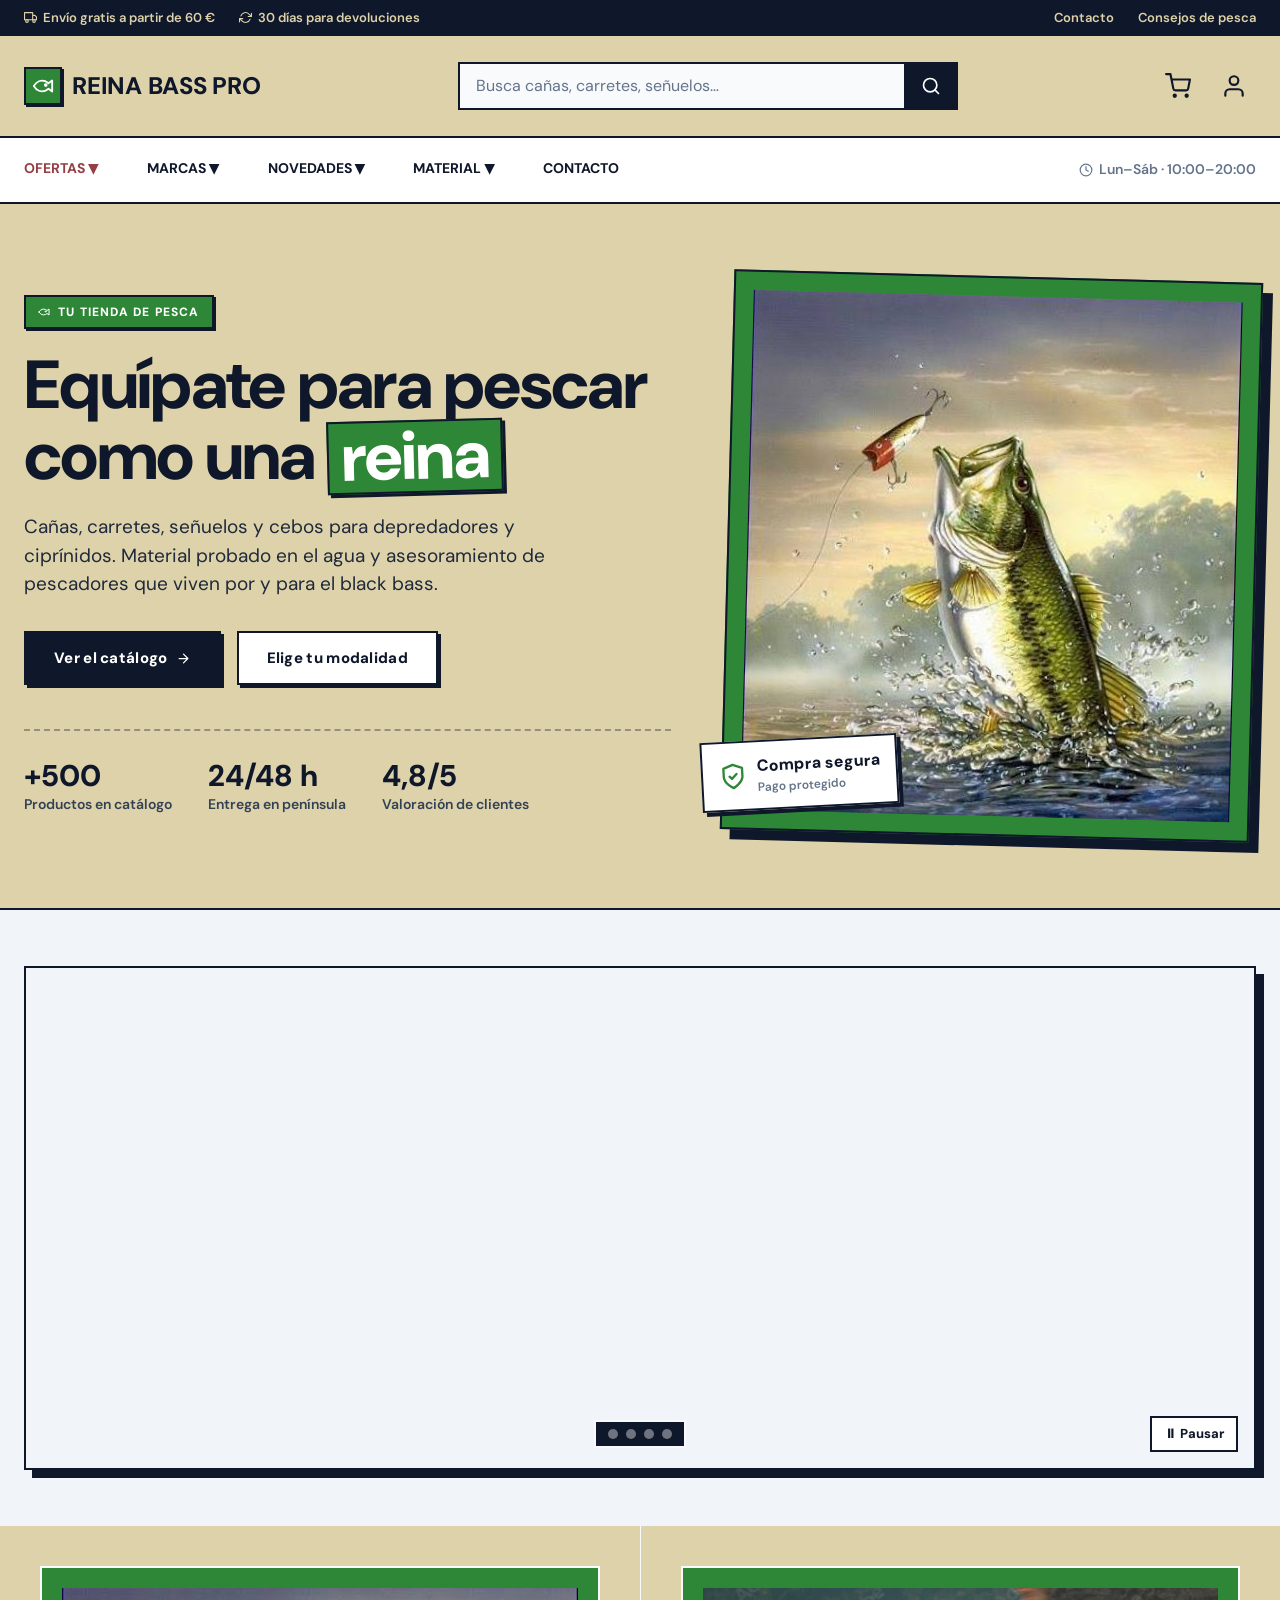
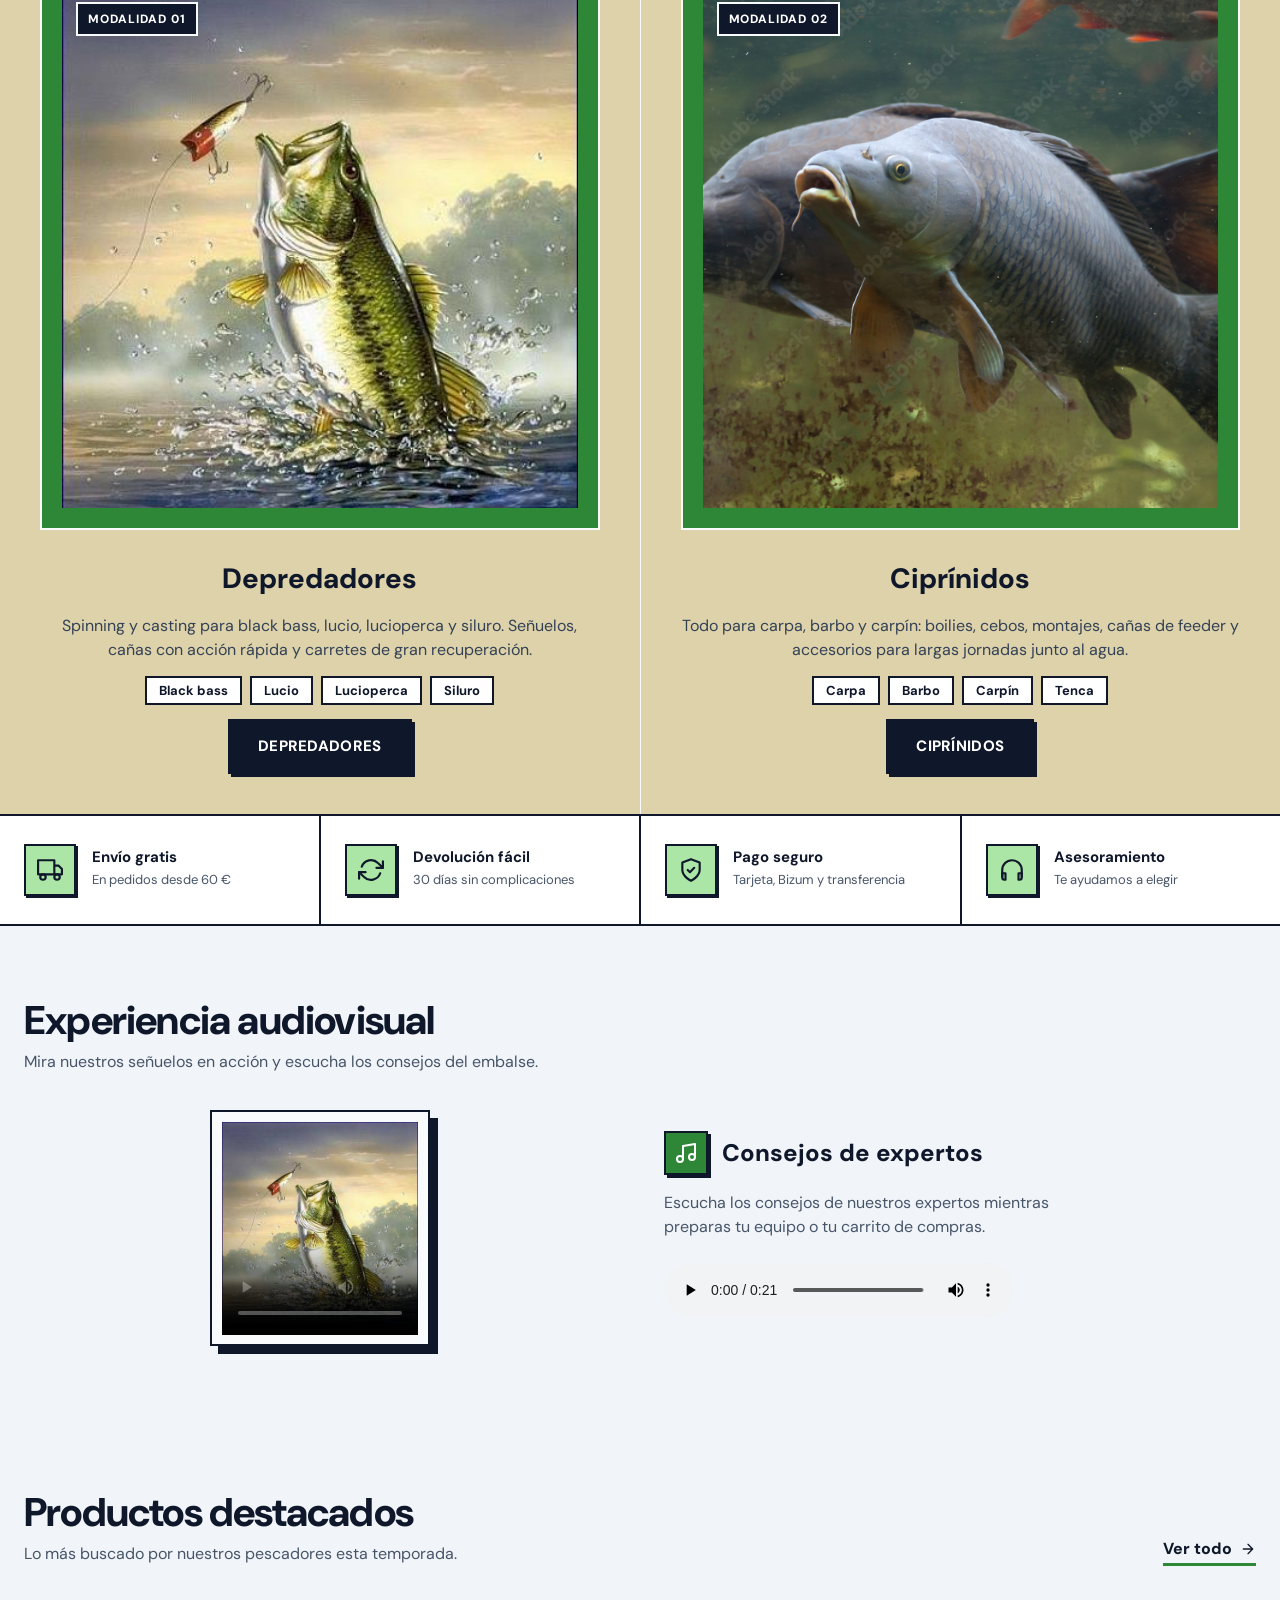
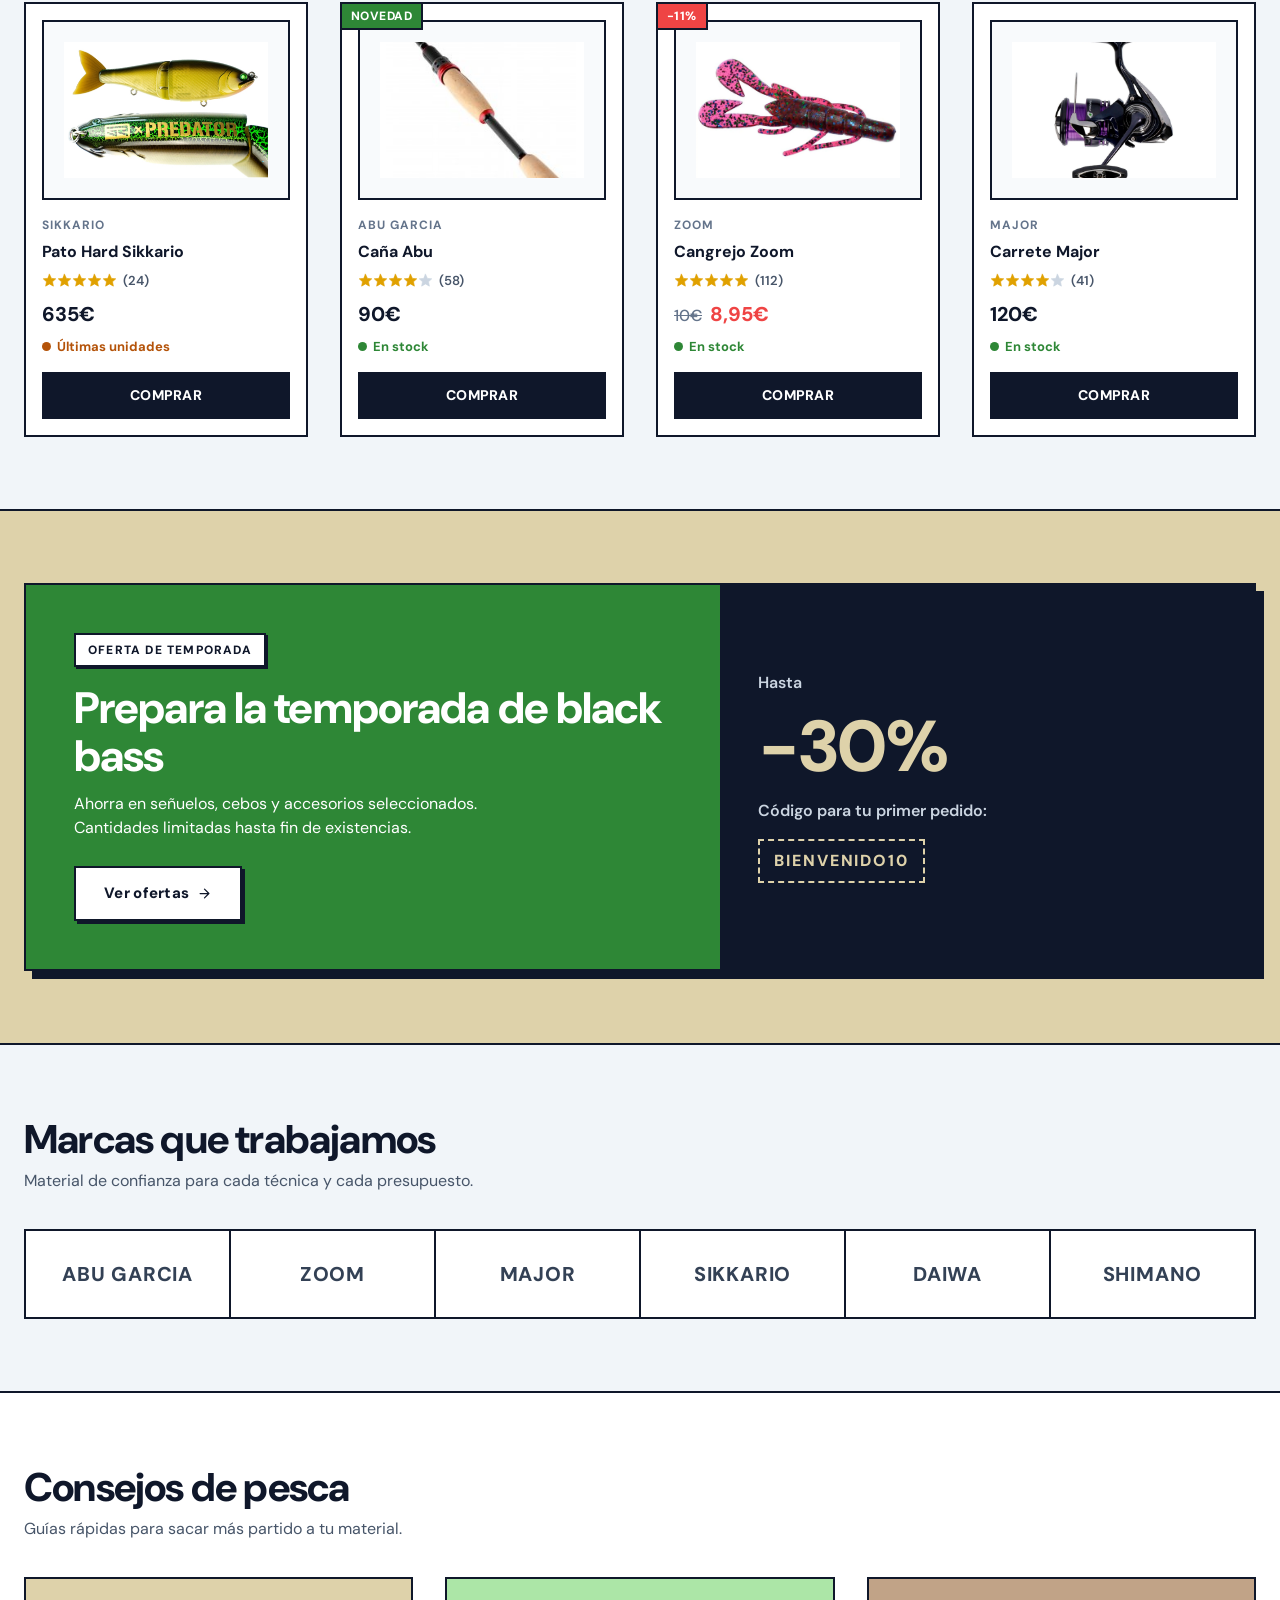
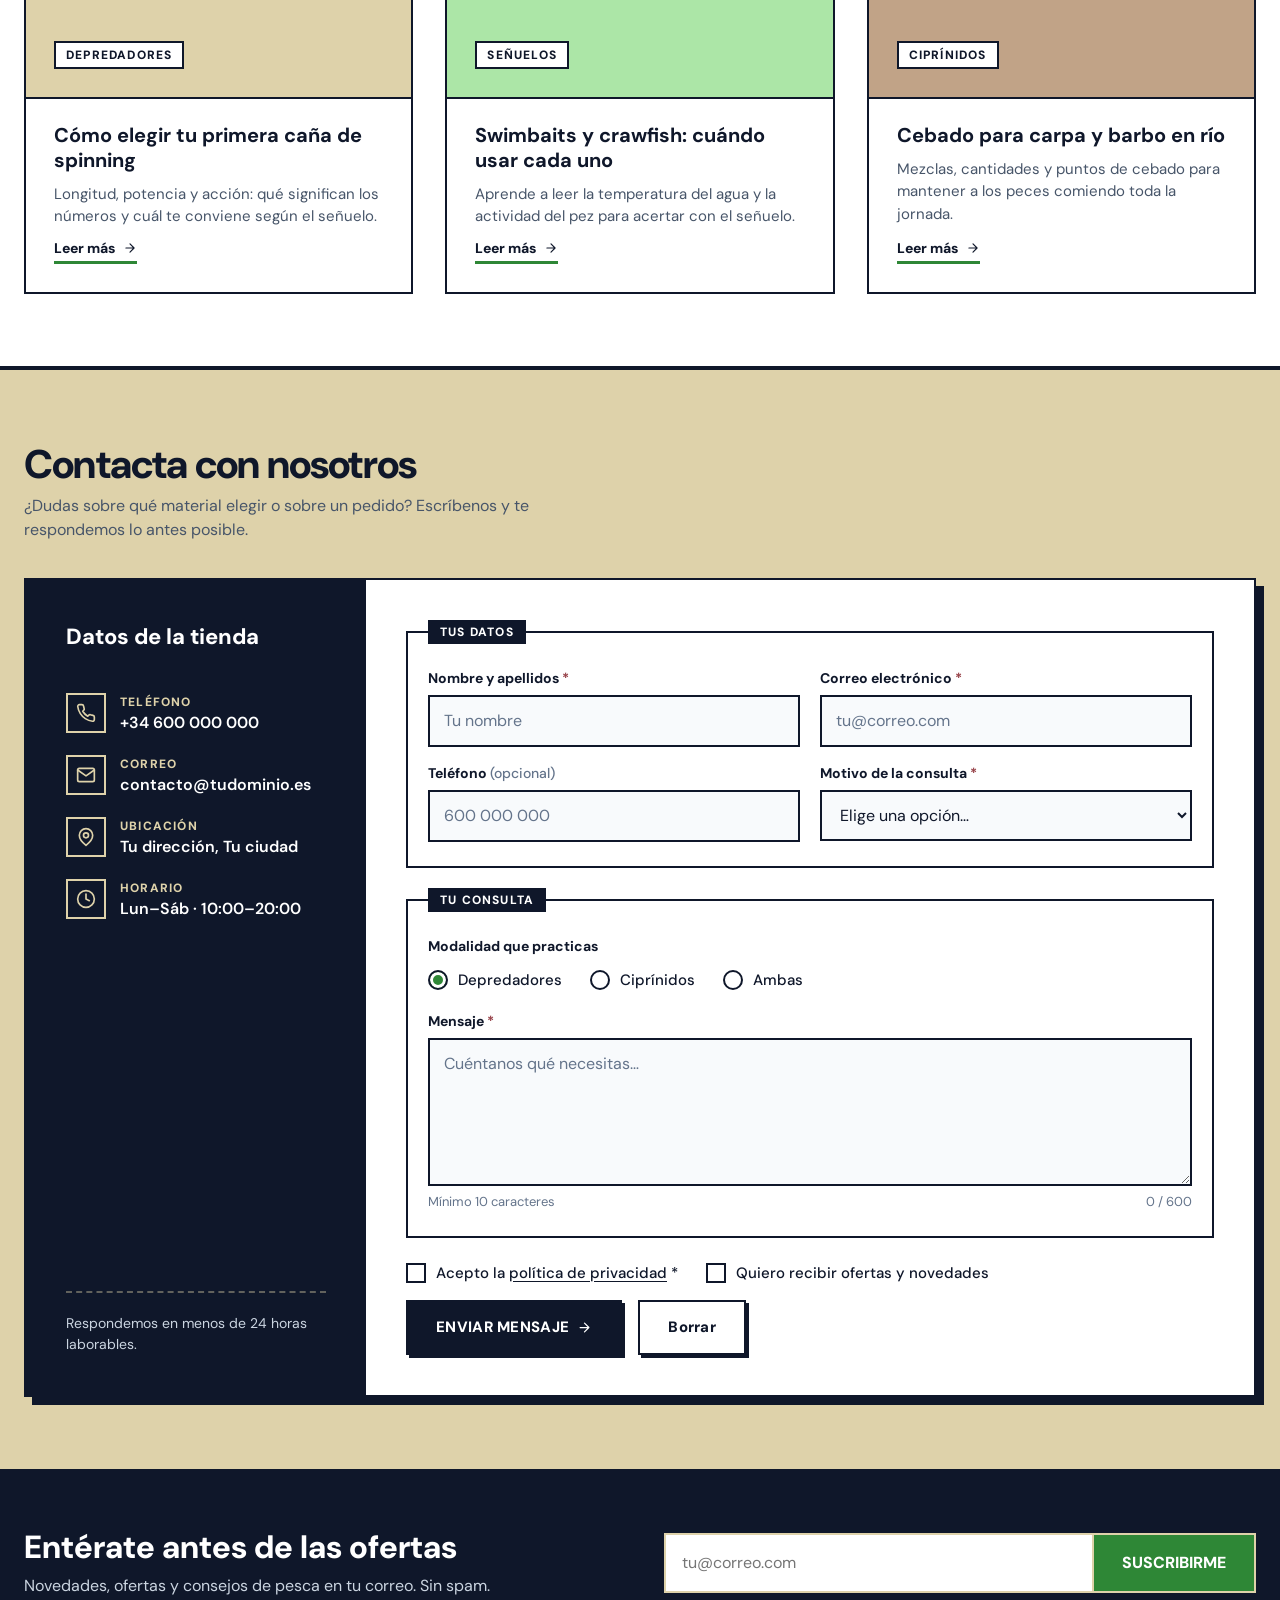
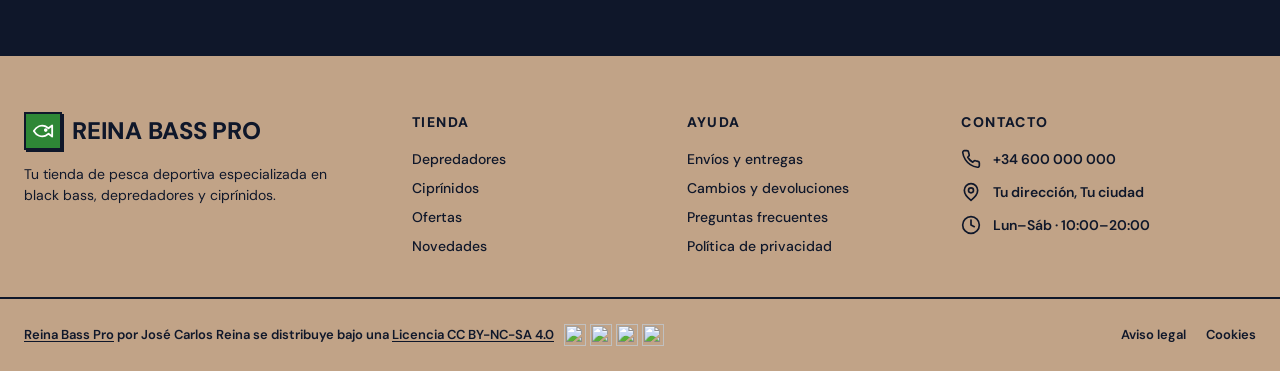
==== commit 3394f116: "Paginas de login y registro con Bootstrap y arreglo del footer de licencia" ====
--- a/reina-bass-pro/index.html
+++ b/reina-bass-pro/index.html
@@ -61,7 +61,7 @@
     </form>
     <div class="header__actions">
       <a class="icon-btn" href="#" aria-label="Carrito de la compra"><svg class="icon" aria-hidden="true"><use href="#i-cart"/></svg><span class="icon-btn__badge" data-cart-count hidden>0</span></a>
-      <a class="icon-btn" href="#" aria-label="Mi cuenta"><svg class="icon" aria-hidden="true"><use href="#i-user"/></svg></a>
+      <a class="icon-btn" href="login.html" aria-label="Mi cuenta"><svg class="icon" aria-hidden="true"><use href="#i-user"/></svg></a>
     </div>
   </div>
 </header>
@@ -560,16 +560,18 @@
     <div class="container footer__bottom-inner">
       
       <!-- INICIO LICENCIA CREATIVE COMMONS -->
-      <p xmlns:cc="http://creativecommons.org/ns#" xmlns:dct="http://purl.org/dc/terms/">
-        <a property="dct:title" rel="cc:attributionURL" href="#">Reina Bass Pro</a> por 
-        <span property="cc:attributionName">José Carlos Reina</span> se distribuye bajo una 
-        <a href="http://creativecommons.org/licenses/by-nc-sa/4.0/?ref=chooser-v1" target="_blank" rel="license noopener noreferrer" style="display:inline-block;">
-          Licencia CC BY-NC-SA 4.0
-          <img style="height:22px!important;margin-left:3px;vertical-align:text-bottom;" src="https://mirrors.creativecommons.org/presskit/icons/cc.svg?ref=chooser-v1" alt="">
-          <img style="height:22px!important;margin-left:3px;vertical-align:text-bottom;" src="https://mirrors.creativecommons.org/presskit/icons/by.svg?ref=chooser-v1" alt="">
-          <img style="height:22px!important;margin-left:3px;vertical-align:text-bottom;" src="https://mirrors.creativecommons.org/presskit/icons/nc.svg?ref=chooser-v1" alt="">
-          <img style="height:22px!important;margin-left:3px;vertical-align:text-bottom;" src="https://mirrors.creativecommons.org/presskit/icons/sa.svg?ref=chooser-v1" alt="">
-        </a>
+      <p class="license" xmlns:cc="http://creativecommons.org/ns#" xmlns:dct="http://purl.org/dc/terms/">
+        <span class="license__text">
+          <a class="license__link" property="dct:title" rel="cc:attributionURL" href="#">Reina Bass Pro</a>
+          por <span property="cc:attributionName">José Carlos Reina</span> se distribuye bajo una
+          <a class="license__link" href="http://creativecommons.org/licenses/by-nc-sa/4.0/?ref=chooser-v1" target="_blank" rel="license noopener noreferrer">Licencia CC BY-NC-SA 4.0</a>
+        </span>
+        <span class="license__icons" aria-hidden="true">
+          <img class="license__icon" src="https://mirrors.creativecommons.org/presskit/icons/cc.svg?ref=chooser-v1" alt="">
+          <img class="license__icon" src="https://mirrors.creativecommons.org/presskit/icons/by.svg?ref=chooser-v1" alt="">
+          <img class="license__icon" src="https://mirrors.creativecommons.org/presskit/icons/nc.svg?ref=chooser-v1" alt="">
+          <img class="license__icon" src="https://mirrors.creativecommons.org/presskit/icons/sa.svg?ref=chooser-v1" alt="">
+        </span>
       </p>
       <!-- FIN LICENCIA CREATIVE COMMONS -->
 
--- a/reina-bass-pro/style.css
+++ b/reina-bass-pro/style.css
@@ -792,22 +792,28 @@
   .slider__slide { flex: 0 0 100%; scroll-snap-align: start; }
   .slider__dots, .slider__pause, .slider__pause-input { display: none; }
 }
-/* Ajuste para alinear la licencia Creative Commons en el footer */
-.footer__bottom-inner p {
+/* ---------- Licencia Creative Commons (footer) ---------- */
+.license {
   display: flex;
   flex-wrap: wrap;
   align-items: center;
-  gap: 6px;
-}
-
-.footer__bottom-inner a[rel="license"] {
+  gap: 6px 10px;
+  margin: 0;
+}
+.license__text { color: inherit; }
+.license__link { text-decoration: underline; text-underline-offset: 2px; }
+.license__link:hover { text-decoration-thickness: 2px; }
+
+/* Grupo de iconos: siempre en fila, nunca en columna */
+.license__icons {
   display: inline-flex;
+  flex-wrap: nowrap;
   align-items: center;
   gap: 4px;
-  text-decoration: none;
-}
-
-.footer__bottom-inner a[rel="license"] img {
-  display: inline-block !important;
-  margin: 0 !important;
+}
+.license__icon {
+  display: inline-block;
+  width: 22px;
+  height: 22px;
+  margin: 0;
 }
